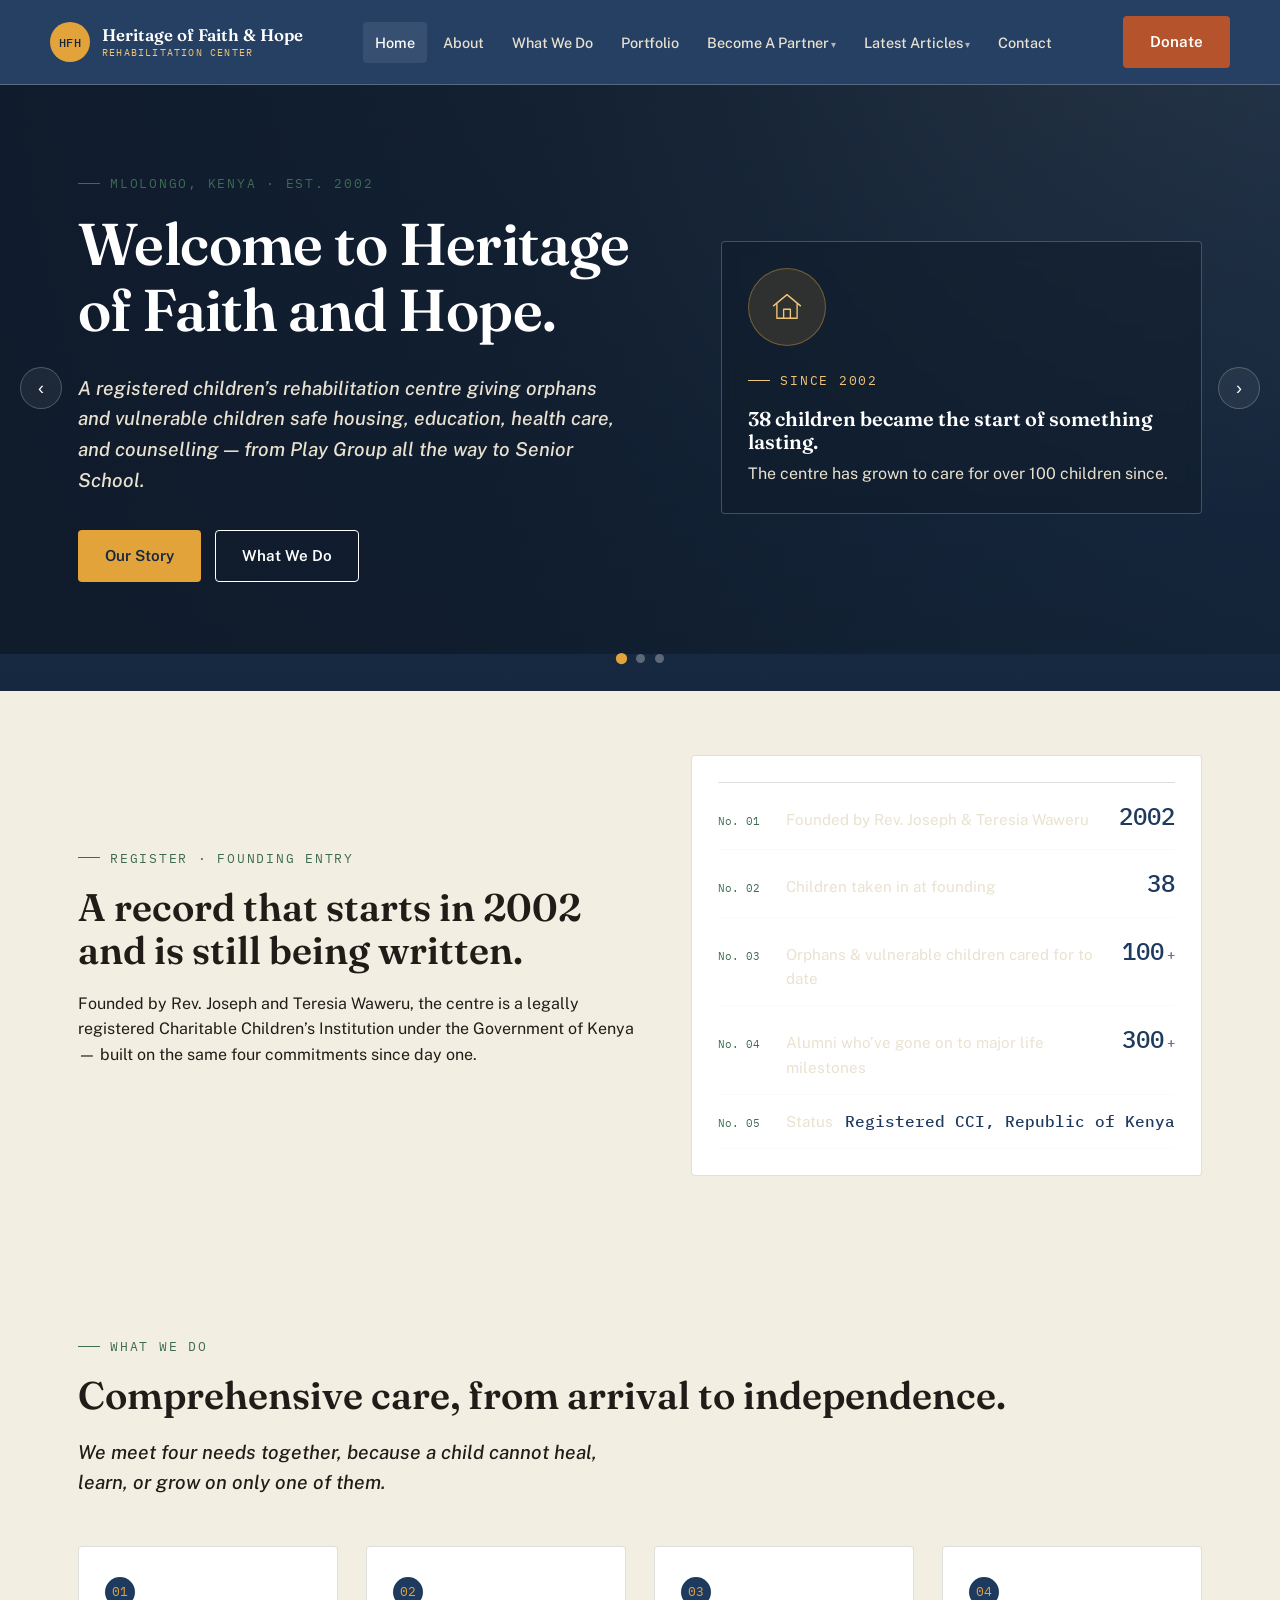
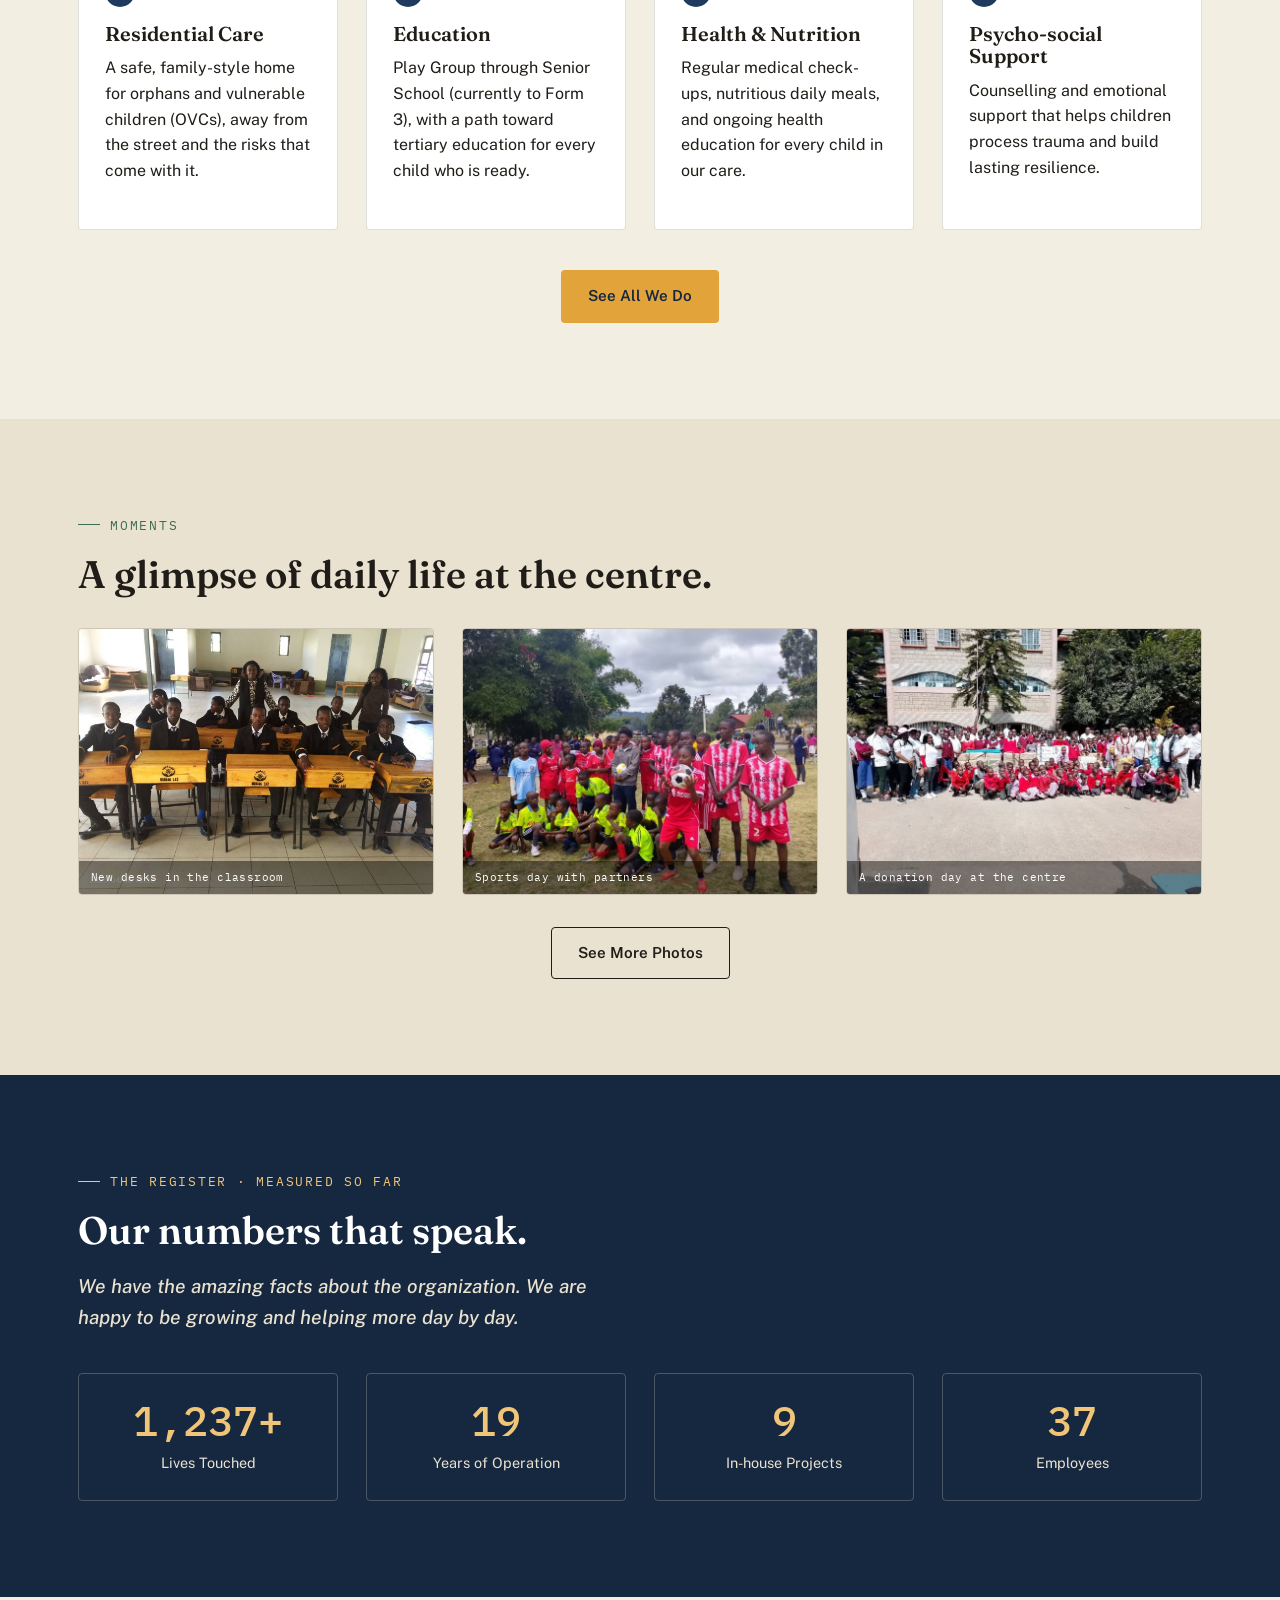
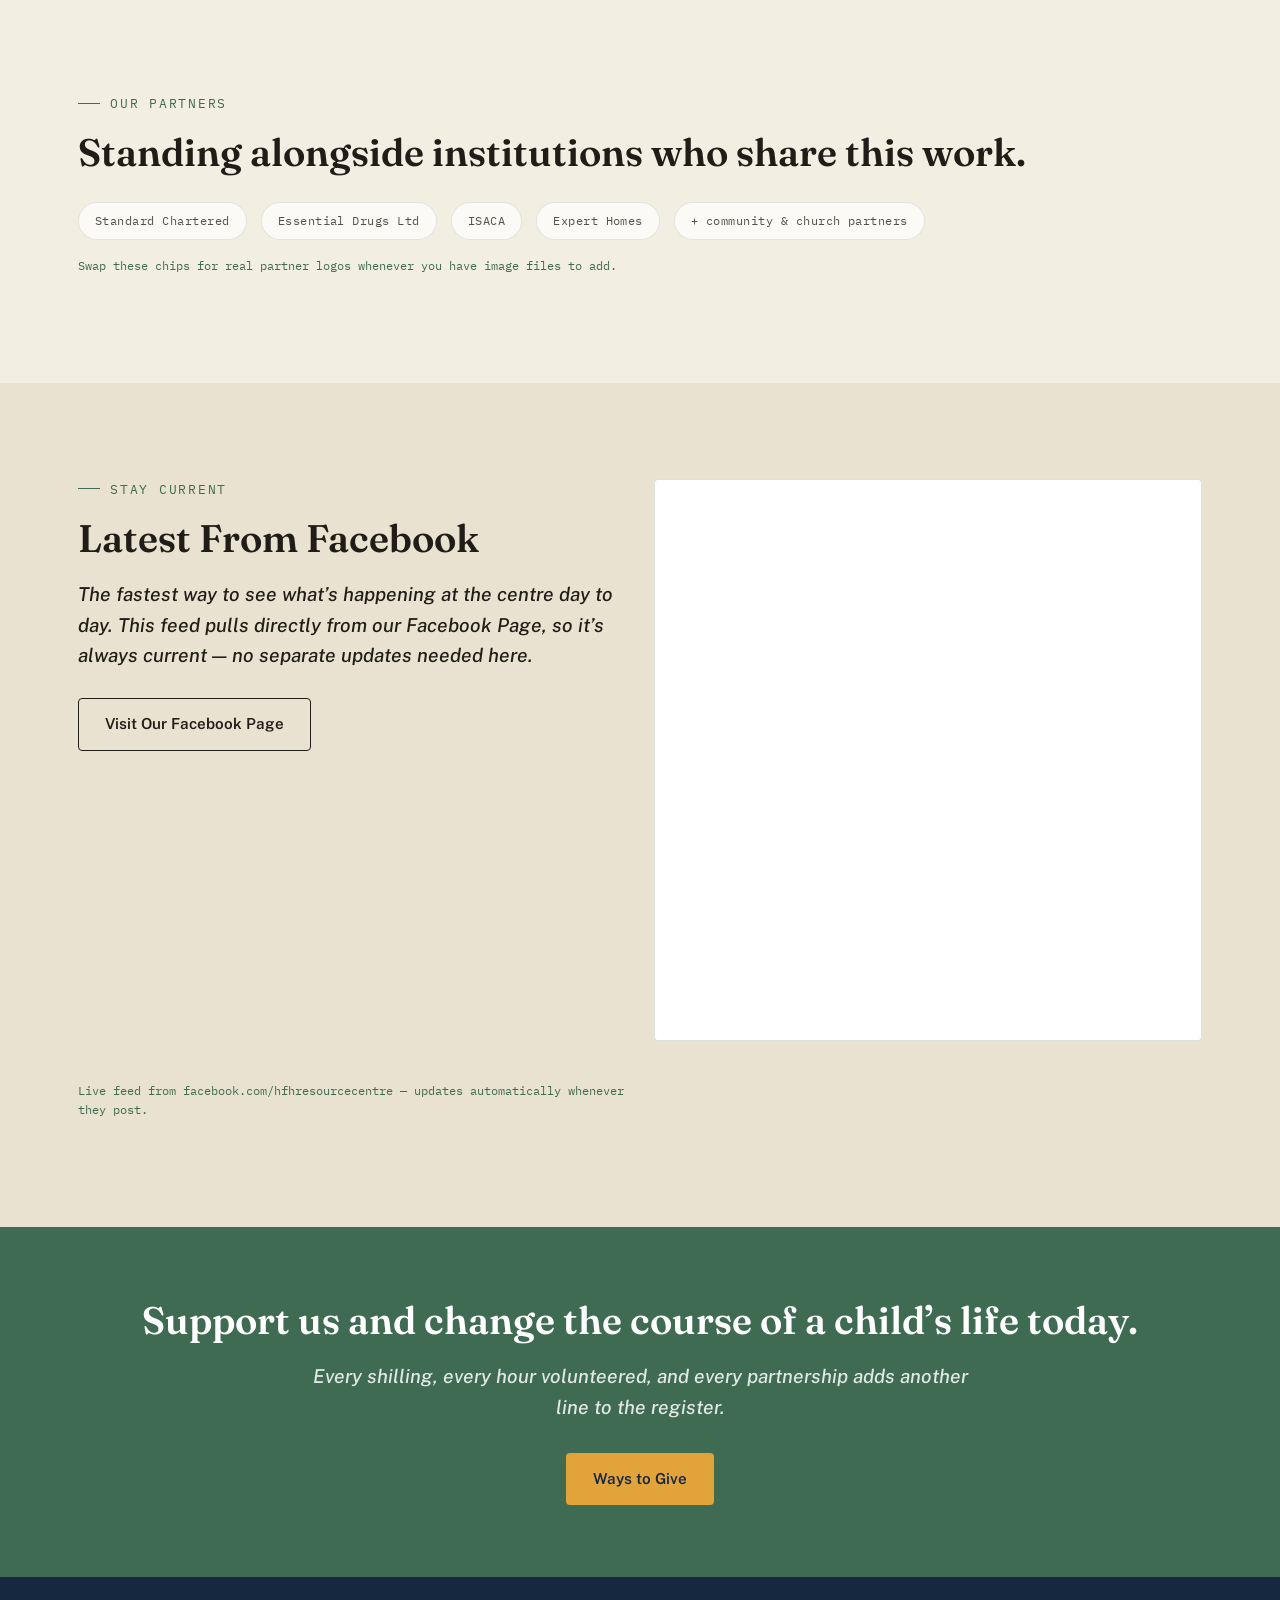
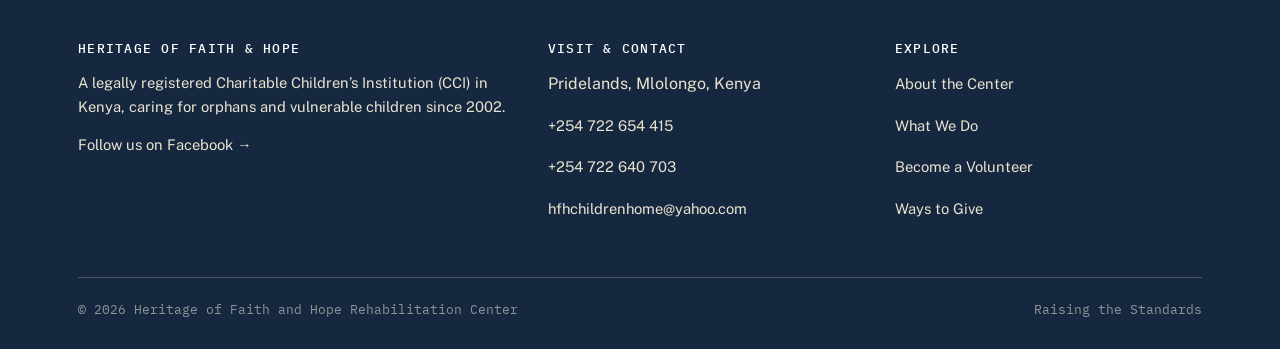
==== index.html @ f267225a "Update index.html" ====
<!DOCTYPE html>
<html lang="en">
<head>
<meta charset="UTF-8">
<meta name="viewport" content="width=device-width, initial-scale=1.0">
<title>Home · Heritage of Faith and Hope</title>
<meta name="description" content="Heritage of Faith and Hope Rehabilitation Center — safe housing, education, health care and counselling for orphans and vulnerable children in Kenya since 2002.">
<link rel="stylesheet" href="css/styles.css">
</head>
<body>
  <header class="site-header">
    <div class="container nav">
      <a class="brand" href="index.html">
        <span class="brand-mark">HFH</span>
        <span class="brand-word">Heritage of Faith &amp; Hope<small>Rehabilitation Center</small></span>
      </a>
      <nav aria-label="Primary">
        <ul class="nav-links">
          <li><a class="nav-link is-active" href="index.html">Home</a></li>
<li><a class="nav-link" href="about.html">About</a></li>
<li><a class="nav-link" href="what-we-do.html">What We Do</a></li>
<li><a class="nav-link" href="portfolio.html">Portfolio</a></li>
<li class="has-dropdown">
              <a class="nav-link" href="become-a-partner.html">Become A Partner</a>
              <ul class="dropdown"><li><a href="become-a-volunteer.html">Become A Volunteer</a></li></ul>
            </li>
<li class="has-dropdown">
              <a class="nav-link" href="latest-articles.html">Latest Articles</a>
              <ul class="dropdown"><li><a href="gallery.html">Gallery</a></li></ul>
            </li>
<li><a class="nav-link" href="contact.html">Contact</a></li>
          <li class="btn-donate-mobile"><a class="btn btn-donate btn-block" href="donate.html">Donate</a></li>
        </ul>
      </nav>
      <div class="nav-actions">
        <a class="btn btn-donate" href="donate.html">Donate</a>
        <button class="nav-toggle" aria-label="Toggle menu" aria-expanded="false">☰</button>
      </div>
    </div>
  </header>
  
  <section class="hero-carousel" aria-roledescription="carousel" aria-label="Featured">
    <button class="carousel-arrow carousel-arrow--prev" aria-label="Previous slide">&#8249;</button>
    <button class="carousel-arrow carousel-arrow--next" aria-label="Next slide">&#8250;</button>
    <div class="carousel-track">

      <div class="carousel-slide" style="background-image:url('assets/carousel-welcome.jpg');">
        <div class="container hero-grid">
          <div>
            <p class="eyebrow">Mlolongo, Kenya &middot; Est. 2002</p>
            <h1>Welcome to Heritage of Faith and Hope.</h1>
            <p class="lede">A registered children&rsquo;s rehabilitation centre giving orphans and vulnerable children safe housing, education, health care, and counselling &mdash; from Play Group all the way to Senior School.</p>
            <div class="hero-actions">
              <a href="about.html" class="btn btn-primary">Our Story</a>
              <a href="what-we-do.html" class="btn btn-ghost">What We Do</a>
            </div>
          </div>
          <div class="hero-panel">
            <div class="slide-icon"><svg viewBox="0 0 64 64" fill="none" stroke="currentColor" stroke-width="2.4" stroke-linecap="round" stroke-linejoin="round"><path d="M8 30 32 10l24 20"/><path d="M14 26v26h36V26"/><path d="M26 52V36h12v16"/></svg></div>
            <p class="eyebrow" style="color:var(--gold-soft)">Since 2002</p>
            <h3 style="color:#fff; margin-bottom:8px;">38 children became the start of something lasting.</h3>
            <p style="color:var(--paper-2); margin-bottom:0;">The centre has grown to care for over 100 children since.</p>
          </div>
        </div>
      </div>

      <div class="carousel-slide" style="background-image:url('assets/carousel-volunteer.jpg');">
        <div class="container hero-grid">
          <div>
            <p class="eyebrow">Get Involved</p>
            <h1>Become a volunteer.</h1>
            <p class="lede">Join a close-knit family, not a rota. Tutor a class, run a health session, mentor a teenager, or simply spend a day with the children &mdash; every hour changes something.</p>
            <div class="hero-actions">
              <a href="become-a-volunteer.html" class="btn btn-primary">Volunteer With Us</a>
              <a href="become-a-partner.html" class="btn btn-ghost">Partner Instead</a>
            </div>
          </div>
          <div class="hero-panel">
            <div class="slide-icon"><svg viewBox="0 0 64 64" fill="none" stroke="currentColor" stroke-width="2.4" stroke-linecap="round" stroke-linejoin="round"><path d="M10 34c8-14 20-18 30-10"/><path d="M54 34c-8-14-20-18-30-10"/><circle cx="32" cy="20" r="6"/><path d="M18 40c4 8 10 12 14 12s10-4 14-12"/></svg></div>
            <p class="eyebrow" style="color:var(--gold-soft)">Where You're Needed</p>
            <h3 style="color:#fff; margin-bottom:8px;">Tutoring, counselling, sports, and hands-on project support.</h3>
            <p style="color:var(--paper-2); margin-bottom:0;">A short orientation gets you started safely.</p>
          </div>
        </div>
      </div>

      <div class="carousel-slide" style="background-image:url('assets/carousel-donate.jpg');">
        <div class="container hero-grid">
          <div>
            <p class="eyebrow">Give Today</p>
            <h1>Every gift becomes a child&rsquo;s next chapter.</h1>
            <p class="lede">Give directly by M-Pesa or bank transfer. Sponsor a child&rsquo;s education, fund a project, or set up a recurring gift &mdash; every shilling reaches the centre directly.</p>
            <div class="hero-actions">
              <a href="donate.html" class="btn btn-primary">Ways to Give</a>
              <a href="portfolio.html" class="btn btn-ghost">See Our Projects</a>
            </div>
          </div>
          <div class="hero-panel">
            <div class="slide-icon"><svg viewBox="0 0 64 64" fill="none" stroke="currentColor" stroke-width="2.4" stroke-linecap="round" stroke-linejoin="round"><path d="M32 52 12 33c-6-6-6-15 0-20 5-5 13-5 18 1 5-6 13-6 18-1 6 5 6 14 0 20L32 52Z"/><path d="M24 30h6l3-6 4 10 3-4h4"/></svg></div>
            <p class="eyebrow" style="color:var(--gold-soft)">M-Pesa Till</p>
            <h3 style="color:#fff; margin-bottom:8px;">494114</h3>
            <p style="color:var(--paper-2); margin-bottom:0;">Bank transfer details are on the Donate page.</p>
          </div>
        </div>
      </div>

    </div>
    <div class="carousel-dots">
      <button class="carousel-dot is-active" aria-label="Slide 1: Welcome"></button>
      <button class="carousel-dot" aria-label="Slide 2: Become a Volunteer"></button>
      <button class="carousel-dot" aria-label="Slide 3: Donate"></button>
    </div>
  </section>

  <section class="section section--tight">
    <div class="container hero-grid" style="align-items:center;">
      <div class="reveal">
        <p class="eyebrow">Register &middot; Founding Entry</p>
        <h2>A record that starts in 2002 and is still being written.</h2>
        <p>Founded by Rev. Joseph and Teresia Waweru, the centre is a legally registered Charitable Children&rsquo;s Institution under the Government of Kenya &mdash; built on the same four commitments since day one.</p>
      </div>
      <div class="hero-panel reveal" style="background:#fff; border-color:var(--line);">
        <div class="register">
          <div class="register-line"><span class="register-no">No. 01</span><span class="register-label">Founded by Rev. Joseph &amp; Teresia Waweru</span><span class="register-value">2002</span></div>
          <div class="register-line"><span class="register-no">No. 02</span><span class="register-label">Children taken in at founding</span><span class="register-value">38</span></div>
          <div class="register-line"><span class="register-no">No. 03</span><span class="register-label">Orphans &amp; vulnerable children cared for to date</span><span class="register-value">100<span class="unit">+</span></span></div>
          <div class="register-line"><span class="register-no">No. 04</span><span class="register-label">Alumni who&rsquo;ve gone on to major life milestones</span><span class="register-value">300<span class="unit">+</span></span></div>
          <div class="register-line"><span class="register-no">No. 05</span><span class="register-label">Status</span><span class="register-value" style="font-size:1rem">Registered CCI, Republic of Kenya</span></div>
        </div>
      </div>
    </div>
  </section>

  <section class="section">
    <div class="container">
      <p class="eyebrow">What We Do</p>
      <h2 class="reveal">Comprehensive care, from arrival to independence.</h2>
      <p class="lede reveal" style="margin-bottom:48px;">We meet four needs together, because a child cannot heal, learn, or grow on only one of them.</p>
      <div class="grid grid-4">
        <div class="card reveal">
          <div class="card-number">01</div>
          <h3>Residential Care</h3>
          <p>A safe, family-style home for orphans and vulnerable children (OVCs), away from the street and the risks that come with it.</p>
        </div>
        <div class="card reveal">
          <div class="card-number">02</div>
          <h3>Education</h3>
          <p>Play Group through Senior School (currently to Form 3), with a path toward tertiary education for every child who is ready.</p>
        </div>
        <div class="card reveal">
          <div class="card-number">03</div>
          <h3>Health &amp; Nutrition</h3>
          <p>Regular medical check-ups, nutritious daily meals, and ongoing health education for every child in our care.</p>
        </div>
        <div class="card reveal">
          <div class="card-number">04</div>
          <h3>Psycho-social Support</h3>
          <p>Counselling and emotional support that helps children process trauma and build lasting resilience.</p>
        </div>
      </div>
      <div class="text-center reveal" style="margin-top:40px;">
        <a href="what-we-do.html" class="btn btn-primary">See All We Do</a>
      </div>
    </div>
  </section>

  <section class="section section--sunken">
    <div class="container">
      <p class="eyebrow">Moments</p>
      <h2 class="reveal">A glimpse of daily life at the centre.</h2>
      <div class="grid grid-3" style="margin-top:32px;">
        <div class="real-photo reveal">
      <img src="assets/classroom-desks.jpg" alt="New classroom desks" loading="lazy">
      <span class="illustration-caption">New desks in the classroom</span>
    </div>
        <div class="real-photo reveal">
      <img src="assets/sports-day-partners.jpg" alt="Sports day with partners" loading="lazy">
      <span class="illustration-caption">Sports day with partners</span>
    </div>
        <div class="real-photo reveal">
      <img src="assets/group-donation-event.jpg" alt="A community donation day" loading="lazy">
      <span class="illustration-caption">A donation day at the centre</span>
    </div>
      </div>
      <div class="text-center reveal" style="margin-top:32px;">
        <a href="gallery.html" class="btn btn-ghost">See More Photos</a>
      </div>
    </div>
  </section>

  <section class="section facts-strip">
    <div class="container">
      <p class="eyebrow" style="color:var(--gold-soft)">The Register &middot; Measured So Far</p>
      <h2 class="reveal">Our numbers that speak.</h2>
      <p class="lede reveal" style="color:var(--paper-2);">We have the amazing facts about the organization. We are happy to be growing and helping more day by day.</p>
      <div class="counter-grid">
        <div class="counter-item reveal">
          <div class="counter-value" data-target="1500" data-suffix="+">0+</div>
          <div class="counter-label">Lives Touched</div>
        </div><div class="counter-item reveal">
          <div class="counter-value" data-target="24" data-suffix="">0</div>
          <div class="counter-label">Years of Operation</div>
        </div><div class="counter-item reveal">
          <div class="counter-value" data-target="12" data-suffix="">0</div>
          <div class="counter-label">In-house Projects</div>
        </div><div class="counter-item reveal">
          <div class="counter-value" data-target="45" data-suffix="">0</div>
          <div class="counter-label">Employees</div>
        </div>
      </div>
    </div>
  </section>

  <section class="section">
    <div class="container">
      <p class="eyebrow">Our Partners</p>
      <h2 class="reveal">Standing alongside institutions who share this work.</h2>
      <div class="logo-strip reveal" style="margin-top:28px;">
        <span class="logo-chip">Standard Chartered</span>
        <span class="logo-chip">Essential Drugs Ltd</span>
        <span class="logo-chip">ISACA</span>
        <span class="logo-chip">Expert Homes</span>
        <span class="logo-chip">+ community &amp; church partners</span>
      </div>
      <p class="form-note" style="margin-top:16px;">Swap these chips for real partner logos whenever you have image files to add.</p>
    </div>
  </section>

  <section class="section section--sunken">
    <div class="container grid grid-2" style="align-items:flex-start;">
      <div class="reveal">
        <p class="eyebrow">Stay Current</p>
        <h2>Latest From Facebook</h2>
        <p class="lede">The fastest way to see what&rsquo;s happening at the centre day to day. This feed pulls directly from our Facebook Page, so it&rsquo;s always current &mdash; no separate updates needed here.</p>
        <a href="https://web.facebook.com/hfhresourcecentre" target="_blank" rel="noopener" class="btn btn-ghost" style="margin-top:8px;">Visit Our Facebook Page</a>
      </div>
      <div class="fb-embed-wrap reveal">
      <iframe src="https://www.facebook.com/plugins/page.php?href=https%3A%2F%2Fwww.facebook.com%2Fhfhresourcecentre&tabs=timeline&width=500&height=560&small_header=false&adapt_container_width=true&hide_cover=false&show_facepile=true" width="500" height="560" style="border:none;overflow:hidden"
        scrolling="no" frameborder="0" allowfullscreen="true"
        allow="autoplay; clipboard-write; encrypted-media; picture-in-picture; web-share"
        title="Heritage of Faith and Hope on Facebook"></iframe>
    </div>
    <p class="fb-embed-note">Live feed from <a href="https://www.facebook.com/hfhresourcecentre" target="_blank" rel="noopener">facebook.com/hfhresourcecentre</a> &mdash; updates automatically whenever they post.</p>
    </div>
  </section>

  <section class="cta-band">
    <div class="container">
      <h2>Support us and change the course of a child&rsquo;s life today.</h2>
      <p class="lede text-center" style="max-width:56ch; margin-left:auto; margin-right:auto;">Every shilling, every hour volunteered, and every partnership adds another line to the register.</p>
      <a href="donate.html" class="btn btn-primary">Ways to Give</a>
    </div>
  </section>

  <footer class="site-footer">
    <div class="container">
      <div class="footer-grid">
        <div>
          <h4>Heritage of Faith &amp; Hope</h4>
          <p>A legally registered Charitable Children&rsquo;s Institution (CCI) in Kenya, caring for orphans and vulnerable children since 2002.</p>
          <p><a href="https://web.facebook.com/hfhresourcecentre" target="_blank" rel="noopener">Follow us on Facebook &rarr;</a></p>
        </div>
        <div>
          <h4>Visit &amp; Contact</h4>
          <ul class="stack">
            <li>Pridelands, Mlolongo, Kenya</li>
            <li><a href="tel:+254722654415">+254 722 654 415</a></li>
            <li><a href="tel:+254722640703">+254 722 640 703</a></li>
            <li><a href="mailto:hfhchildrenhome@yahoo.com">hfhchildrenhome@yahoo.com</a></li>
          </ul>
        </div>
        <div>
          <h4>Explore</h4>
          <ul class="stack">
            <li><a href="about.html">About the Center</a></li>
            <li><a href="what-we-do.html">What We Do</a></li>
            <li><a href="become-a-volunteer.html">Become a Volunteer</a></li>
            <li><a href="donate.html">Ways to Give</a></li>
          </ul>
        </div>
      </div>
      <div class="footer-bottom">
        <span>&copy; 2026 Heritage of Faith and Hope Rehabilitation Center</span>
        <span>Raising the Standards</span>
      </div>
    </div>
  </footer>
  <script src="js/main.js"></script>
</body>
</html>
---- css/styles.css ----
/* ==========================================================================
   Heritage of Faith and Hope — Design Tokens
   Palette: dusk indigo (trust/night) -> sunrise gold (hope) -> acacia green
   (growth/education) across a warm paper daylight base.
   ========================================================================== */

@import url('https://fonts.googleapis.com/css2?family=Fraunces:ital,opsz,wght@0,9..144,300;0,9..144,500;0,9..144,600;0,9..144,700;1,9..144,500;1,9..144,600&family=Public+Sans:wght@400;500;600;700&family=IBM+Plex+Mono:wght@400;500&display=swap');

:root{
  --ink:        #201D18;
  --paper:      #F3EEE2;
  --paper-2:    #EAE2D0;
  --indigo:     #1F3A5F;
  --indigo-2:   #16283F;
  --gold:       #E2A33B;
  --gold-soft:  #F1C578;
  --acacia:     #3E6B52;
  --clay:       #B5532C;
  --line:       rgba(32,29,24,0.14);
  --line-light: rgba(243,238,226,0.24);

  --font-display: 'Fraunces', Georgia, serif;
  --font-body:    'Public Sans', -apple-system, BlinkMacSystemFont, sans-serif;
  --font-mono:    'IBM Plex Mono', ui-monospace, monospace;

  --container: 1180px;
  --radius: 4px;
}

*, *::before, *::after{ box-sizing: border-box; }
html{ scroll-behavior: smooth; }
body{
  margin: 0;
  font-family: var(--font-body);
  color: var(--ink);
  background: var(--paper);
  line-height: 1.6;
  -webkit-font-smoothing: antialiased;
}
img{ max-width: 100%; display: block; }
a{ color: inherit; text-decoration: none; }
ul{ margin: 0; padding: 0; list-style: none; }
h1,h2,h3,h4{ font-family: var(--font-display); margin: 0 0 0.5em; font-weight: 600; line-height: 1.12; }
p{ margin: 0 0 1em; }

:focus-visible{ outline: 2px solid var(--gold); outline-offset: 3px; }

.container{ max-width: var(--container); margin: 0 auto; padding: 0 28px; }
.section{ padding: 96px 0; }
.section--tight{ padding: 64px 0; }
.section--dark{ background: var(--indigo); color: var(--paper); }
.section--dark h1, .section--dark h2, .section--dark h3{ color: #fff; }
.section--sunken{ background: var(--paper-2); }

.eyebrow{
  font-family: var(--font-mono);
  font-size: 12.5px;
  letter-spacing: 0.14em;
  text-transform: uppercase;
  color: var(--acacia);
  display: flex;
  align-items: center;
  gap: 10px;
  margin-bottom: 18px;
}
.section--dark .eyebrow{ color: var(--gold-soft); }
.eyebrow::before{
  content: "";
  width: 22px; height: 1px;
  background: currentColor;
}

h1{ font-size: clamp(2.4rem, 4.6vw, 4rem); letter-spacing: -0.01em; }
h2{ font-size: clamp(1.8rem, 3vw, 2.6rem); }
h3{ font-size: 1.25rem; }
.lede{ font-size: 1.2rem; font-style: italic; font-weight: 500; max-width: 46ch; }
.section--dark .lede{ color: var(--paper-2); }

/* ---------- Buttons ---------- */
.btn{
  display: inline-flex;
  align-items: center;
  gap: 10px;
  padding: 13px 26px;
  font-family: var(--font-body);
  font-weight: 600;
  font-size: 0.95rem;
  border-radius: var(--radius);
  border: 1px solid transparent;
  cursor: pointer;
  transition: transform 0.15s ease, background 0.15s ease, border-color 0.15s ease, color 0.15s ease;
}
.btn:hover{ transform: translateY(-1px); }
.btn-primary{ background: var(--gold); color: var(--indigo-2); }
.btn-primary:hover{ background: var(--gold-soft); }
.btn-ghost{ border-color: currentColor; color: inherit; background: transparent; }
.section--dark .btn-ghost{ color: var(--paper); }
.btn-ghost:hover{ background: rgba(255,255,255,0.08); }
.btn-donate{ background: var(--clay); color: #fff; }
.btn-donate:hover{ background: #9a4522; }
.btn-block{ width: 100%; justify-content: center; }

/* ---------- Header / Nav ---------- */
.site-header{
  position: sticky; top: 0; z-index: 100;
  background: rgba(31,58,95,0.97);
  backdrop-filter: blur(6px);
  border-bottom: 1px solid var(--line-light);
}
.nav{
  display: flex; align-items: center; justify-content: space-between;
  padding: 16px 0;
}
.brand{
  display: flex; align-items: center; gap: 12px;
  color: #fff;
  font-family: var(--font-display);
}
.brand-mark{
  width: 40px; height: 40px; border-radius: 50%;
  background: var(--gold);
  color: var(--indigo-2);
  display: flex; align-items: center; justify-content: center;
  font-family: var(--font-mono);
  font-weight: 500; font-size: 12px; letter-spacing: 0.03em;
  flex-shrink: 0;
}
.brand-word{ font-size: 1.05rem; line-height: 1.15; font-weight: 600; }
.brand-word small{
  display: block; font-family: var(--font-mono); font-size: 10px;
  letter-spacing: 0.12em; text-transform: uppercase; color: var(--gold-soft);
  font-weight: 400; margin-top: 2px;
}

.nav-links{ display: flex; align-items: center; gap: 4px; }
.nav-links > li{ position: relative; }
.btn-donate-mobile{ display: none; }
.nav-links a.nav-link{
  color: var(--paper-2);
  font-size: 0.9rem; font-weight: 500;
  padding: 9px 12px; display: block; border-radius: var(--radius);
  transition: color 0.15s ease, background 0.15s ease;
  white-space: nowrap;
}
.nav-links a.nav-link:hover, .nav-links a.nav-link.is-active{ color: #fff; background: rgba(255,255,255,0.08); }

.has-dropdown > .nav-link::after{ content: " \25BE"; font-size: 10px; opacity: 0.7; }
.dropdown{
  position: absolute; top: 100%; left: 0;
  min-width: 200px;
  background: var(--indigo-2);
  border: 1px solid var(--line-light);
  border-radius: var(--radius);
  padding: 6px;
  opacity: 0; visibility: hidden; transform: translateY(6px);
  transition: opacity 0.15s ease, transform 0.15s ease, visibility 0.15s ease;
}
.has-dropdown:hover .dropdown,
.has-dropdown:focus-within .dropdown{ opacity: 1; visibility: visible; transform: translateY(0); }
.dropdown a{ display: block; padding: 10px 12px; border-radius: 3px; color: var(--paper-2); font-size: 0.9rem; }
.dropdown a:hover{ background: rgba(255,255,255,0.08); color: #fff; }

.nav-actions{ display: flex; align-items: center; gap: 10px; }
.nav-toggle{
  display: none;
  background: none; border: none; color: #fff; cursor: pointer;
  padding: 8px; font-size: 22px;
}

@media (max-width: 960px){
  .nav-toggle{ display: block; }
  .nav-links{
    position: fixed; top: 73px; left: 0; right: 0; bottom: 0;
    background: var(--indigo-2);
    flex-direction: column; align-items: stretch;
    padding: 20px; gap: 2px;
    transform: translateX(100%);
    transition: transform 0.25s ease;
    overflow-y: auto;
  }
  .nav-links.is-open{ transform: translateX(0); }
  .dropdown{ position: static; opacity: 1; visibility: visible; transform: none; background: transparent; border: none; padding-left: 14px; display: none; }
  .has-dropdown.is-open .dropdown{ display: block; }
  .nav-actions .btn-donate{ display: none; }
  .nav-links .btn-donate-mobile{ display: block; margin-top: 10px; }
}

/* ---------- Hero ---------- */
.hero{
  background:
    radial-gradient(ellipse 900px 500px at 85% -10%, rgba(226,163,59,0.18), transparent),
    linear-gradient(180deg, var(--indigo) 0%, var(--indigo-2) 100%);
  color: #fff;
  padding: 88px 0 72px;
}
.hero-grid{ display: grid; grid-template-columns: 1.1fr 0.9fr; gap: 56px; align-items: center; }
.hero h1{ color: #fff; }
.hero p.lede{ color: var(--paper-2); }
.hero-actions{ display: flex; gap: 14px; margin-top: 34px; flex-wrap: wrap; }
.hero-panel{
  border: 1px solid var(--line-light);
  border-radius: var(--radius);
  padding: 26px;
  background: rgba(15,26,41,0.5);
  backdrop-filter: blur(8px);
  -webkit-backdrop-filter: blur(8px);
}
.hero-panel .register-line{ border-color: var(--line-light); }
.hero-panel .register-label{ color: var(--paper-2); }
@media (max-width: 860px){ .hero-grid{ grid-template-columns: 1fr; } }

/* ---------- Hero Carousel ---------- */
.hero-carousel{
  position: relative;
  overflow: hidden;
  background: linear-gradient(180deg, var(--indigo) 0%, var(--indigo-2) 100%);
  color: #fff;
}
.carousel-track{
  display: flex;
  transition: transform 0.6s cubic-bezier(.65,0,.35,1);
}
.carousel-slide{
  flex: 0 0 100%;
  padding: 88px 0 72px;
  position: relative;
  background-size: cover;
  background-position: center;
}
.carousel-slide::before{
  content:"";
  position:absolute; inset:0;
  background:
    linear-gradient(100deg, rgba(15,26,41,0.94) 0%, rgba(15,26,41,0.82) 40%, rgba(15,26,41,0.55) 75%, rgba(15,26,41,0.4) 100%),
    radial-gradient(ellipse 900px 500px at 85% -10%, rgba(226,163,59,0.12), transparent);
  pointer-events: none;
}
.carousel-slide .hero-grid{ position: relative; z-index: 1; }
.carousel-slide h1{ color:#fff; }
.carousel-slide .lede{ color: var(--paper-2); }

.carousel-dots{
  display: flex; gap: 10px; justify-content: center;
  padding-bottom: 28px;
  position: relative; z-index: 2;
}
.carousel-dot{
  width: 9px; height: 9px; border-radius: 50%;
  background: rgba(255,255,255,0.3);
  border: none; padding: 0; cursor: pointer;
  transition: background 0.2s ease, transform 0.2s ease;
}
.carousel-dot.is-active{ background: var(--gold); transform: scale(1.25); }

.carousel-arrow{
  position: absolute; top: 50%; transform: translateY(-50%);
  z-index: 3;
  width: 42px; height: 42px; border-radius: 50%;
  border: 1px solid var(--line-light);
  background: rgba(255,255,255,0.06);
  color: #fff;
  display: flex; align-items: center; justify-content: center;
  cursor: pointer;
  font-size: 18px;
  transition: background 0.15s ease;
}
.carousel-arrow:hover{ background: rgba(255,255,255,0.16); }
.carousel-arrow--prev{ left: 20px; }
.carousel-arrow--next{ right: 20px; }
@media (max-width: 760px){
  .carousel-arrow{ display: none; }
}

.slide-icon{
  width: 78px; height: 78px; border-radius: 50%;
  background: rgba(226,163,59,0.14);
  border: 1px solid rgba(226,163,59,0.4);
  display: flex; align-items: center; justify-content: center;
  margin-bottom: 24px;
}
.slide-icon svg{ width: 36px; height: 36px; stroke: var(--gold-soft); }

.register{
  font-family: var(--font-mono);
}
.register-line{
  display: flex; justify-content: space-between; align-items: baseline;
  padding: 14px 0;
  border-bottom: 1px solid var(--line);
}
.register-line:first-child{ border-top: 1px solid var(--line); }
.register-no{ font-size: 11px; color: var(--acacia); width: 56px; flex-shrink: 0; }
.section--dark .register-no{ color: var(--gold-soft); }
.register-label{ flex: 1; font-family: var(--font-body); font-size: 0.95rem; padding: 0 12px; }
.register-value{ font-size: 1.5rem; font-weight: 500; color: var(--indigo); white-space: nowrap; }
.section--dark .register-value{ color: var(--gold-soft); }
.register-value .unit{ font-size: 0.9rem; opacity: 0.7; margin-left: 3px; }
.register-value .tbd{ font-size: 0.85rem; font-style: italic; opacity: 0.55; font-family: var(--font-body); }

/* Timeline variant of the register */
.timeline{ position: relative; padding-left: 28px; }
.timeline::before{ content:""; position:absolute; left:6px; top:6px; bottom:6px; width:1px; background: var(--line); }
.timeline-entry{ position: relative; padding-bottom: 34px; }
.timeline-entry:last-child{ padding-bottom: 0; }
.timeline-entry::before{
  content:""; position:absolute; left:-28px; top:5px;
  width:11px; height:11px; border-radius:50%;
  background: var(--gold); border: 2px solid var(--paper);
  box-shadow: 0 0 0 1px var(--line);
}
.timeline-date{ font-family: var(--font-mono); font-size: 12.5px; color: var(--acacia); letter-spacing: 0.05em; }
.timeline-entry h3{ margin: 4px 0 6px; }

/* ---------- Cards / Grids ---------- */
.grid{ display: grid; gap: 28px; }
.grid-2{ grid-template-columns: repeat(2, 1fr); }
.grid-3{ grid-template-columns: repeat(3, 1fr); }
.grid-4{ grid-template-columns: repeat(4, 1fr); }
@media (max-width: 900px){ .grid-4{ grid-template-columns: repeat(2,1fr);} .grid-3{ grid-template-columns: repeat(2,1fr);} }
@media (max-width: 620px){ .grid-2, .grid-3, .grid-4{ grid-template-columns: 1fr; } }

.card{
  background: #fff;
  border: 1px solid var(--line);
  border-radius: var(--radius);
  padding: 30px 26px;
  transition: transform 0.2s ease, box-shadow 0.2s ease, border-color 0.2s ease;
}
.card:hover{
  transform: translateY(-4px);
  box-shadow: 0 12px 28px rgba(31,58,95,0.12);
  border-color: rgba(226,163,59,0.4);
}
.card .eyebrow{ margin-bottom: 14px; }
.card-number{
  font-family: var(--font-mono); font-size: 13px; color: var(--gold);
  background: var(--indigo); display: inline-flex; align-items:center; justify-content:center;
  width: 30px; height: 30px; border-radius: 50%; margin-bottom: 16px;
}
.card-number svg{ width: 16px; height: 16px; stroke: var(--gold); }

.illustration{
  aspect-ratio: 4/3;
  border-radius: var(--radius);
  position: relative;
  overflow: hidden;
  display: flex; align-items: center; justify-content: center;
  color: #fff;
}
.illustration svg{ width: 34%; height: 34%; position: relative; z-index: 2; opacity: 0.92; transition: transform 0.3s ease; }
.illustration:hover svg{ transform: scale(1.12) rotate(-3deg); }
.illustration-caption{
  position: absolute; left: 0; right: 0; bottom: 0; z-index: 3;
  font-family: var(--font-mono); font-size: 10.5px; letter-spacing: 0.04em;
  color: rgba(255,255,255,0.92);
  background: rgba(0,0,0,0.22);
  padding: 8px 12px;
  text-align: left;
}
.illustration::after{
  content: ""; position: absolute; inset: 0; z-index: 1;
  background-image:
    radial-gradient(circle at 18% 20%, rgba(255,255,255,0.14) 0, transparent 40%),
    radial-gradient(circle at 85% 90%, rgba(0,0,0,0.18) 0, transparent 45%);
}
.bg-indigo{ background: linear-gradient(150deg, var(--indigo), var(--indigo-2)); }
.bg-gold{ background: linear-gradient(150deg, var(--gold), #b9781f); }
.bg-acacia{ background: linear-gradient(150deg, var(--acacia), #24422f); }
.bg-clay{ background: linear-gradient(150deg, var(--clay), #6f2f16); }

.real-photo{
  aspect-ratio: 4/3;
  border-radius: var(--radius);
  overflow: hidden;
  position: relative;
  border: 1px solid var(--line);
}
.gallery-extra{ display: none; }
.real-photo img{ width: 100%; height: 100%; object-fit: cover; display: block; transition: transform 0.3s ease; }
.real-photo:hover img{ transform: scale(1.05); }
.real-photo .illustration-caption{
  position: absolute; left: 0; right: 0; bottom: 0;
  font-family: var(--font-mono); font-size: 10.5px; letter-spacing: 0.04em;
  color: #fff; background: rgba(0,0,0,0.45); padding: 8px 12px;
}

/* ---------- Facts strip ---------- */
.facts-strip{ background: var(--indigo-2); color: #fff; }

/* ---------- Partner logo strip ---------- */
.logo-strip{ display: flex; flex-wrap: wrap; gap: 14px; align-items: center; }
.logo-chip{
  font-family: var(--font-mono); font-size: 12px; letter-spacing: 0.04em;
  border: 1px solid var(--line); border-radius: 999px; padding: 8px 16px;
  color: var(--ink); opacity: 0.75; background: #fff;
}

/* ---------- Quote / pull ---------- */
.pull-quote{
  font-family: var(--font-display); font-style: italic; font-weight: 500;
  font-size: 1.5rem; line-height: 1.5; max-width: 60ch;
  border-left: 3px solid var(--gold); padding-left: 24px;
}

/* ---------- Forms ---------- */
.form-field{ margin-bottom: 18px; }
.form-field label{ display:block; font-size: 0.85rem; font-weight: 600; margin-bottom: 6px; }
.form-field input, .form-field select, .form-field textarea{
  width: 100%; padding: 12px 14px; font-family: var(--font-body); font-size: 0.95rem;
  border: 1px solid var(--line); border-radius: var(--radius); background: #fff; color: var(--ink);
}
.form-field textarea{ resize: vertical; min-height: 120px; }
.form-note{ font-family: var(--font-mono); font-size: 12px; color: var(--acacia); margin-top: -6px; }

/* ---------- Donate detail box ---------- */
.pay-box{
  border: 1px solid var(--line); border-radius: var(--radius);
  padding: 22px 26px; background: #fff;
}
.pay-row{ display: flex; justify-content: space-between; gap: 20px; padding: 10px 0; border-bottom: 1px solid var(--line); font-size: 0.95rem; }
.pay-row:last-child{ border-bottom: none; }
.pay-row .k{ color: var(--acacia); font-family: var(--font-mono); font-size: 12.5px; text-transform: uppercase; letter-spacing: 0.06em; }
.pay-row .v{ font-weight: 600; font-family: var(--font-mono); }

/* ---------- Donate page extras ---------- */
.pay-row{ position: relative; }
.copy-btn{
  font-family: var(--font-mono); font-size: 11px; letter-spacing: 0.04em; text-transform: uppercase;
  border: 1px solid var(--line); border-radius: 999px; background: #fff; color: var(--acacia);
  padding: 4px 10px; margin-left: 12px; cursor: pointer; flex-shrink: 0;
  transition: background 0.15s ease, color 0.15s ease, border-color 0.15s ease;
}
.copy-btn:hover{ background: var(--acacia); color: #fff; border-color: var(--acacia); }
.copy-btn.is-copied{ background: var(--gold); color: var(--indigo-2); border-color: var(--gold); }
.pay-row .v-wrap{ display: flex; align-items: center; }

.amount-grid{ display: grid; grid-template-columns: repeat(4, 1fr); gap: 16px; margin-top: 28px; }
@media (max-width: 760px){ .amount-grid{ grid-template-columns: repeat(2, 1fr); } }
.amount-chip{
  border: 1px solid var(--line); border-radius: var(--radius); background: #fff;
  padding: 20px 16px; text-align: center; cursor: default;
  transition: transform 0.2s ease, box-shadow 0.2s ease, border-color 0.2s ease;
}
.amount-chip:hover{ transform: translateY(-3px); box-shadow: 0 10px 22px rgba(31,58,95,0.1); border-color: rgba(226,163,59,0.5); }
.amount-value{ font-family: var(--font-mono); font-size: 1.3rem; font-weight: 500; color: var(--indigo); }
.amount-impact{ font-size: 0.82rem; color: var(--acacia); margin-top: 6px; }

.whatsapp-cta{
  display: inline-flex; align-items: center; gap: 10px;
  background: #25D366; color: #fff; padding: 13px 24px; border-radius: var(--radius);
  font-weight: 600; font-size: 0.95rem;
}
.whatsapp-cta svg{ width: 20px; height: 20px; flex-shrink: 0; }
.whatsapp-cta:hover{ background: #1ebe5a; }

.cta-band{
  background: var(--acacia); color: #fff; text-align: center; padding: 72px 0;
}
.cta-band h2{ color: #fff; }
.cta-band .lede{ margin: 0 auto 30px; color: rgba(255,255,255,0.85); }

/* ---------- Footer ---------- */
.site-footer{ background: var(--indigo-2); color: var(--paper-2); padding: 64px 0 28px; }
.footer-grid{ display: grid; grid-template-columns: 1.4fr 1fr 1fr; gap: 40px; margin-bottom: 48px; }
.footer-grid h4{ color: #fff; font-family: var(--font-mono); font-size: 12.5px; letter-spacing: 0.1em; text-transform: uppercase; font-weight: 500; margin-bottom: 16px; }
.footer-grid p, .footer-grid a{ font-size: 0.92rem; color: var(--paper-2); }
.footer-grid a:hover{ color: var(--gold-soft); }
.footer-grid li{ margin-bottom: 8px; }
.footer-bottom{
  border-top: 1px solid var(--line-light); padding-top: 22px;
  display: flex; justify-content: space-between; flex-wrap: wrap; gap: 10px;
  font-size: 0.8rem; color: rgba(243,238,226,0.55);
  font-family: var(--font-mono);
}
@media (max-width: 760px){ .footer-grid{ grid-template-columns: 1fr; } }

/* ---------- Page header (interior pages) ---------- */
.page-head{ padding: 64px 0 56px; background: var(--indigo); color: #fff; }
.page-head h1{ color: #fff; margin-bottom: 14px; }
.breadcrumb{ font-family: var(--font-mono); font-size: 12px; letter-spacing: 0.08em; text-transform: uppercase; color: var(--gold-soft); margin-bottom: 16px; }

/* ---------- Animated counters ---------- */
.counter-grid{
  display: grid; grid-template-columns: repeat(4, 1fr); gap: 28px;
  margin-top: 40px;
}
@media (max-width: 760px){ .counter-grid{ grid-template-columns: repeat(2, 1fr); } }
.counter-item{
  border: 1px solid var(--line-light);
  border-radius: var(--radius);
  padding: 26px 20px;
  text-align: center;
}
.counter-value{
  font-family: var(--font-mono); font-size: clamp(2rem, 4vw, 2.6rem);
  color: var(--gold-soft); font-weight: 500; line-height: 1;
}
.counter-label{
  margin-top: 10px; font-size: 0.9rem; color: var(--paper-2);
}

.fb-embed-wrap{
  border: 1px solid var(--line);
  border-radius: var(--radius);
  overflow: hidden;
  background: #fff;
  max-width: 560px;
}
.fb-embed-wrap iframe{ display: block; width: 100%; }
.fb-embed-note{ font-family: var(--font-mono); font-size: 12px; color: var(--acacia); margin-top: 12px; }

.mt-0{ margin-top: 0; } .mb-0{ margin-bottom: 0; }
.text-center{ text-align: center; }
.stack{ display:flex; flex-direction:column; gap: 8px; }
.tag{
  display:inline-block; font-family: var(--font-mono); font-size: 11.5px; letter-spacing: 0.06em;
  text-transform: uppercase; color: var(--acacia); border: 1px solid var(--line); border-radius: 999px;
  padding: 4px 12px; margin-bottom: 10px;
}

/* Reveal-on-scroll (respects reduced motion) */
.reveal{ opacity: 0; transform: translateY(14px); transition: opacity 0.6s ease, transform 0.6s ease; }
.reveal.is-visible{ opacity: 1; transform: translateY(0); }
@media (prefers-reduced-motion: reduce){
  .reveal{ opacity: 1; transform: none; transition: none; }
  html{ scroll-behavior: auto; }
}
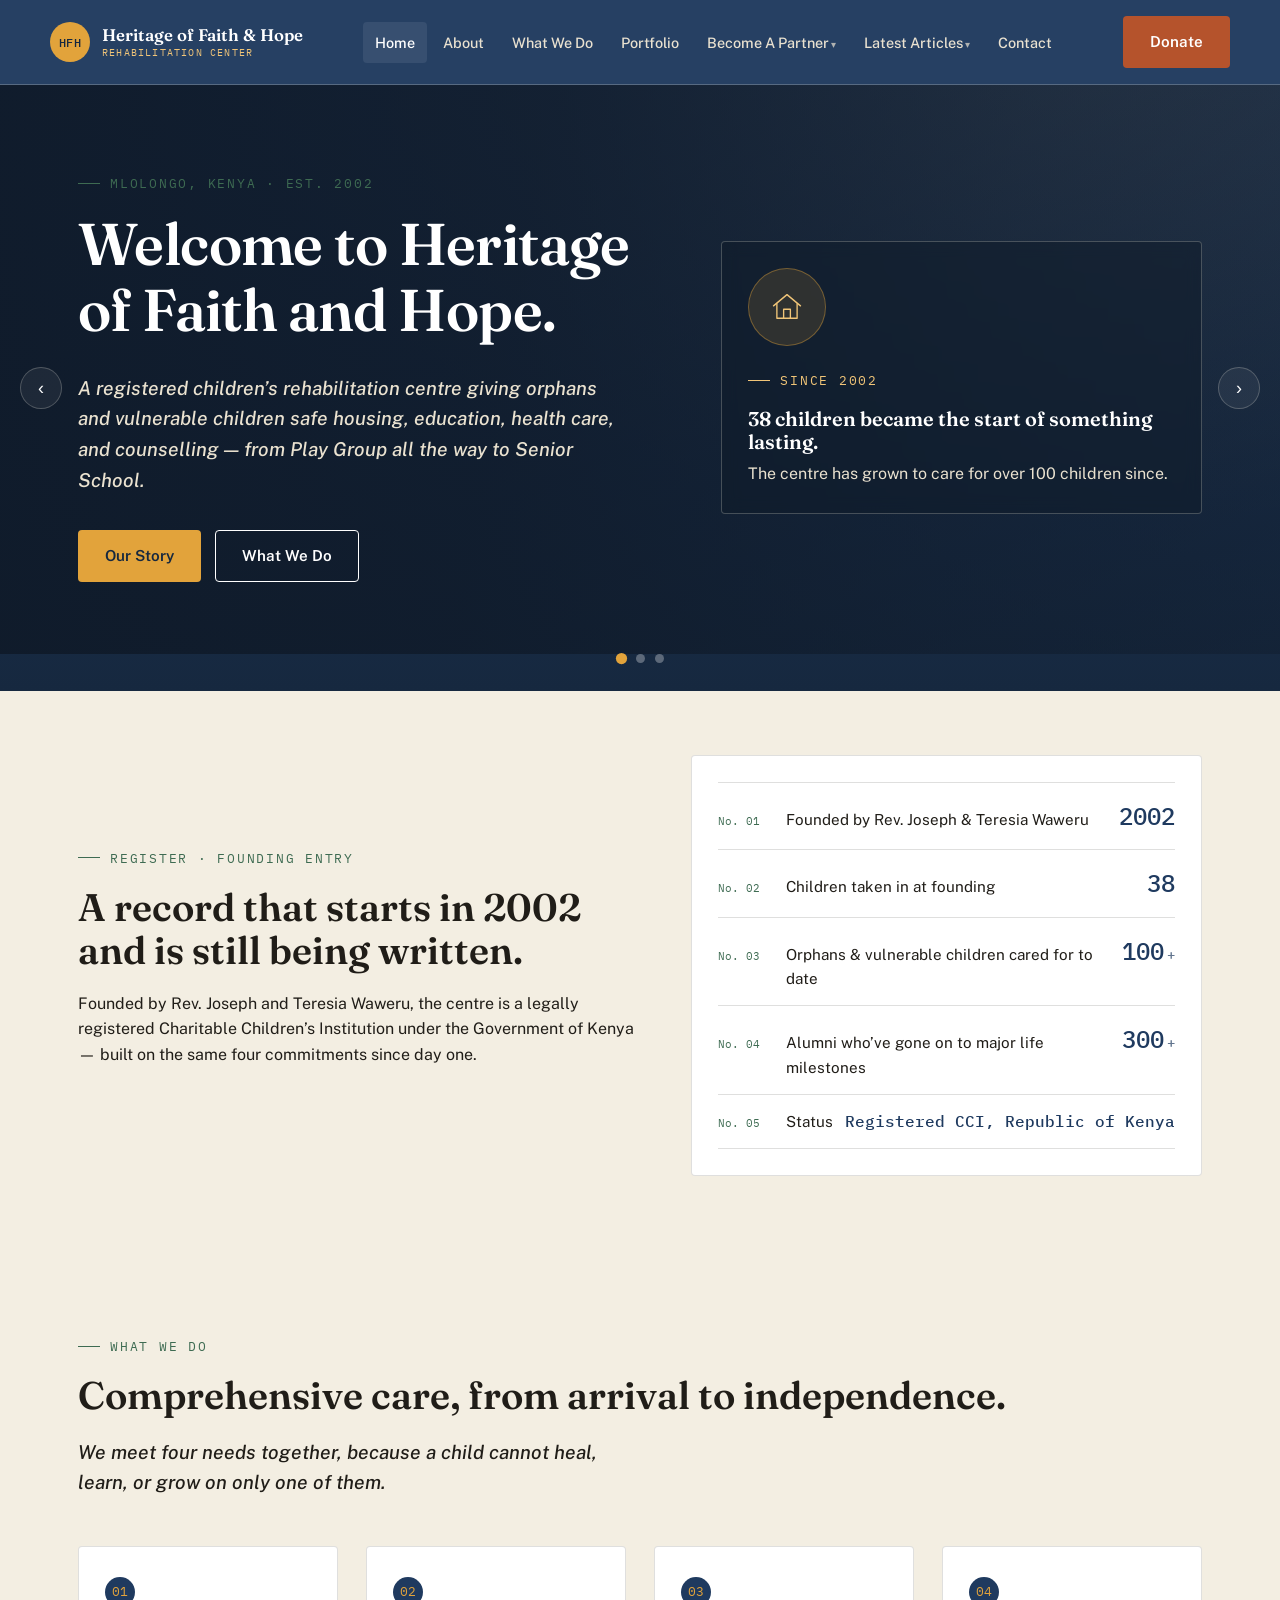
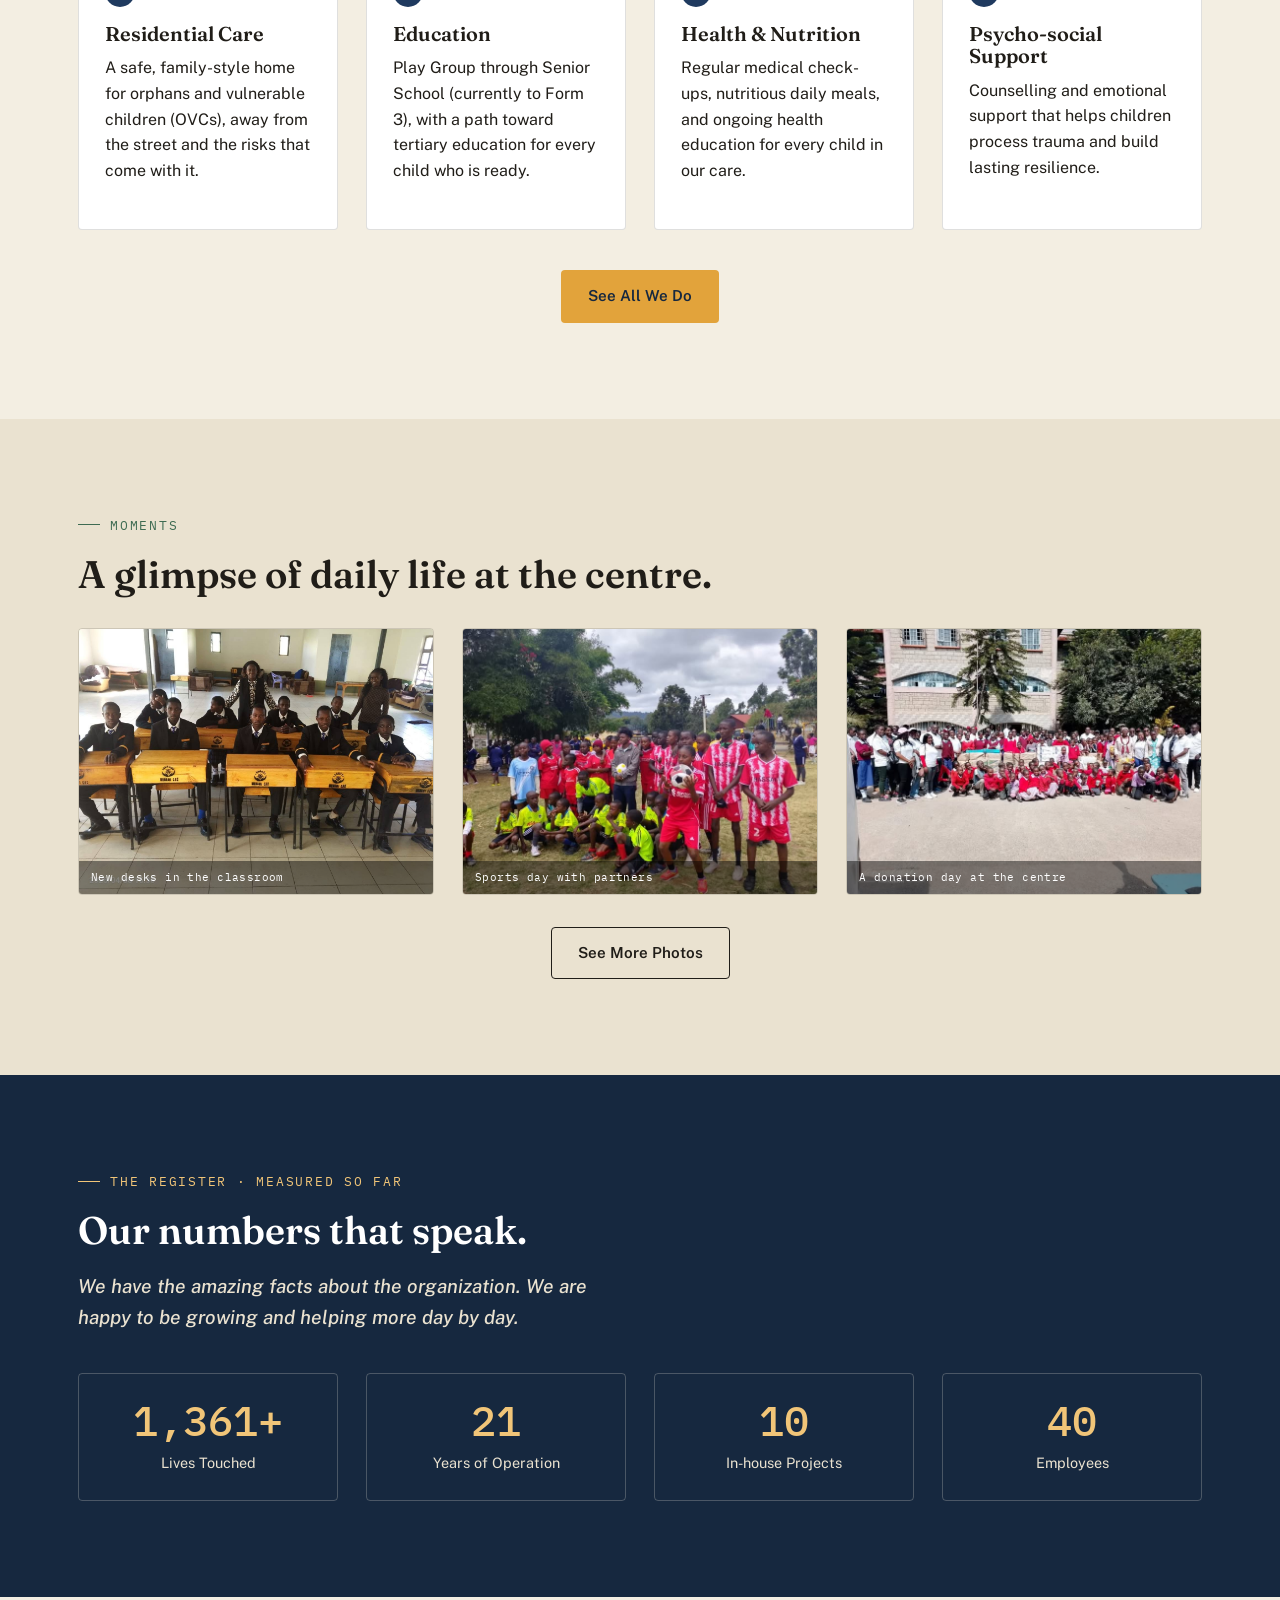
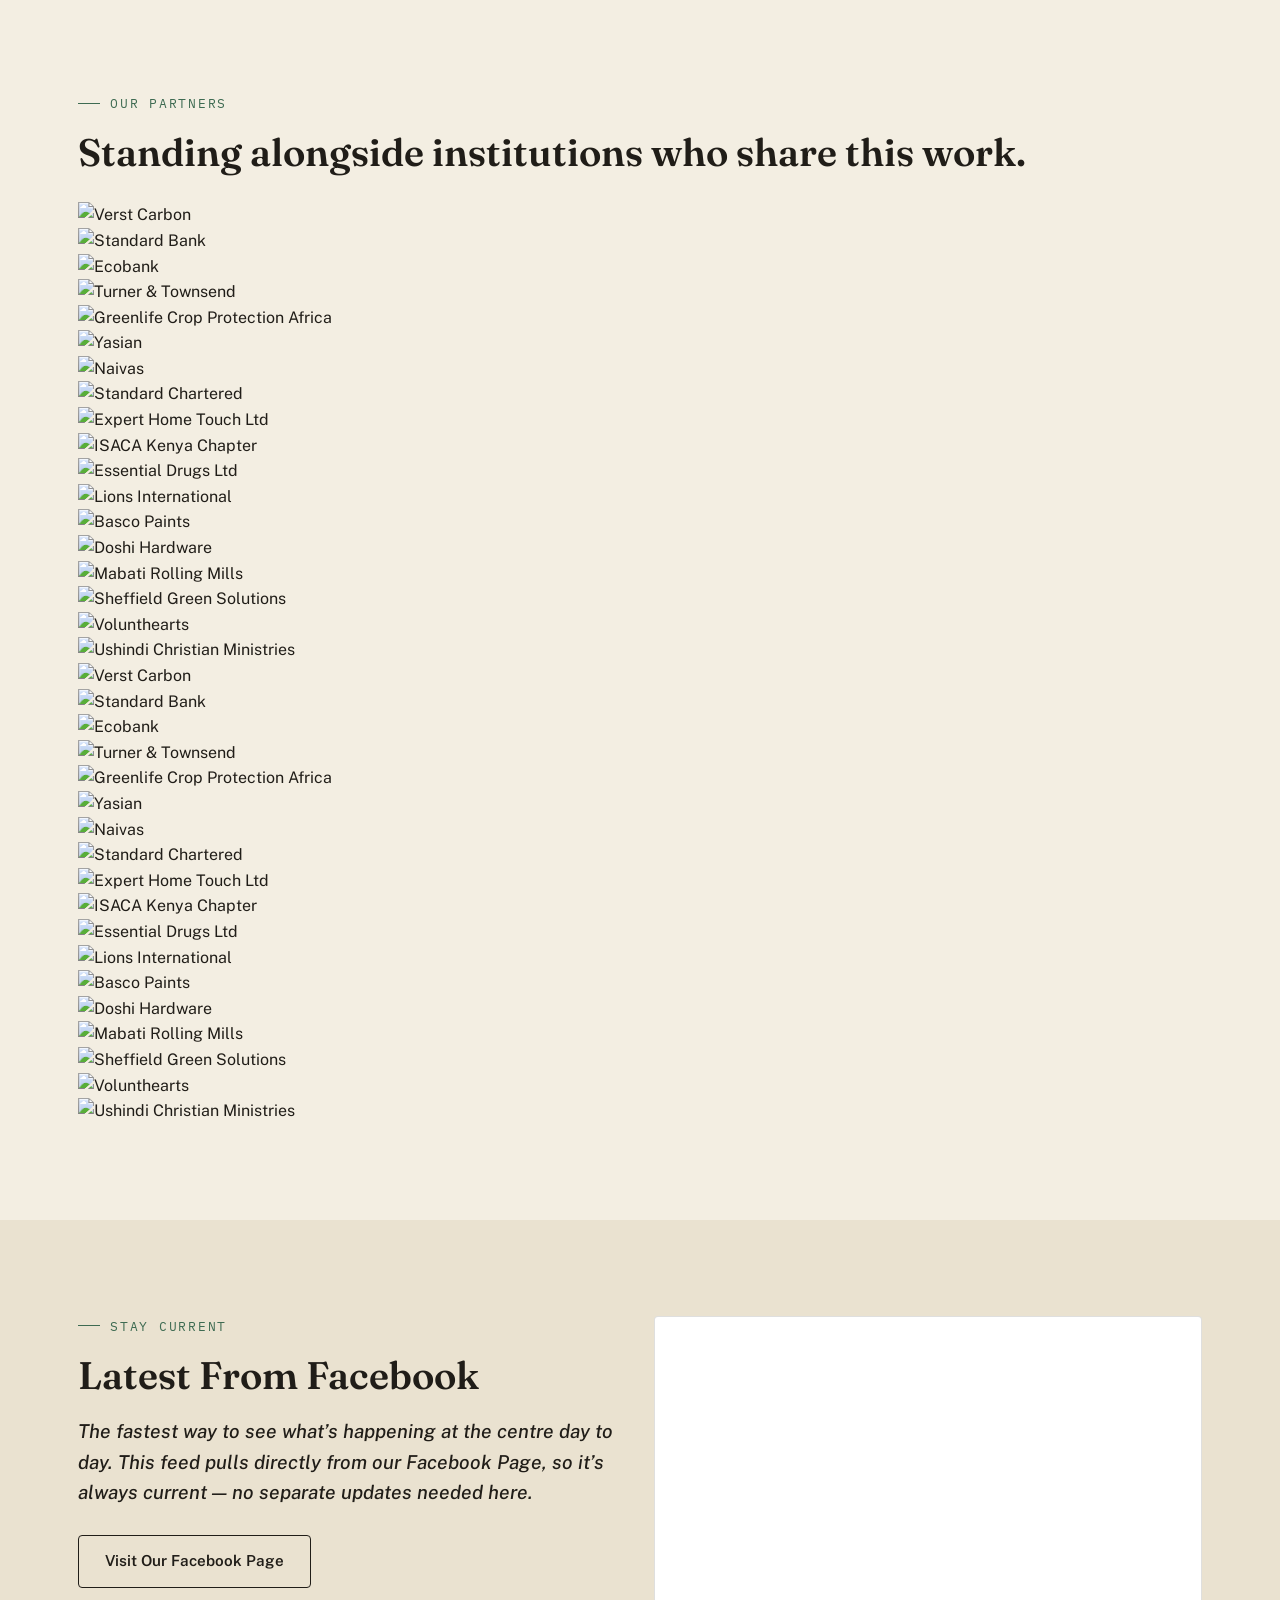
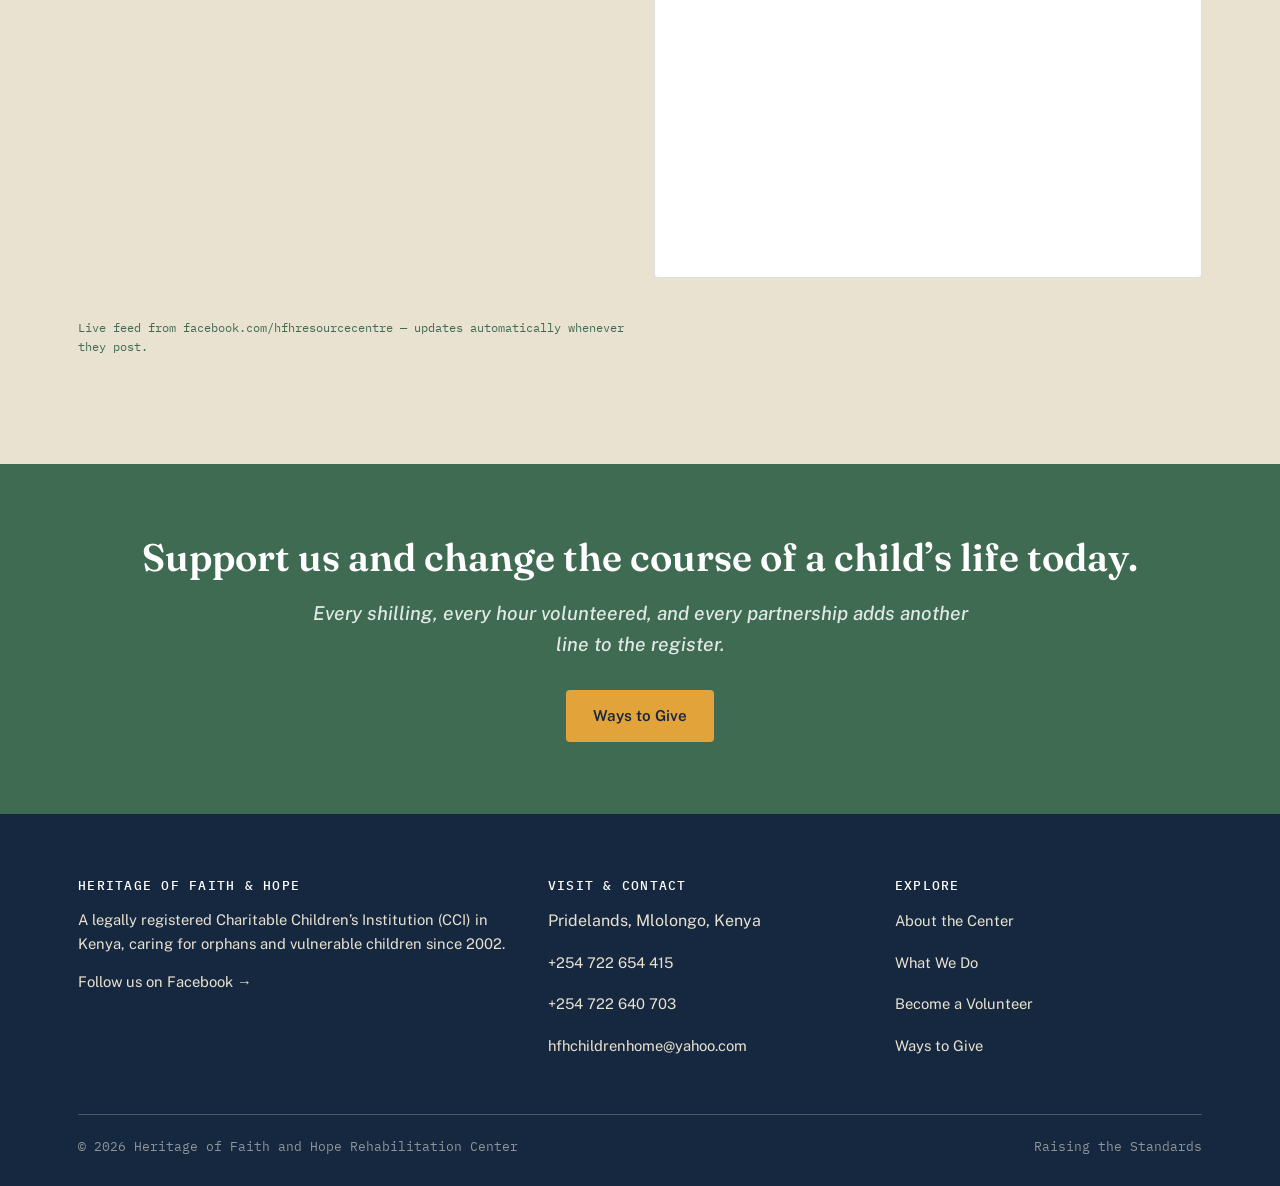
==== commit fbc5f766: "Update index.html" ====
--- a/index.html
+++ b/index.html
@@ -215,14 +215,7 @@
     <div class="container">
       <p class="eyebrow">Our Partners</p>
       <h2 class="reveal">Standing alongside institutions who share this work.</h2>
-      <div class="logo-strip reveal" style="margin-top:28px;">
-        <span class="logo-chip">Standard Chartered</span>
-        <span class="logo-chip">Essential Drugs Ltd</span>
-        <span class="logo-chip">ISACA</span>
-        <span class="logo-chip">Expert Homes</span>
-        <span class="logo-chip">+ community &amp; church partners</span>
-      </div>
-      <p class="form-note" style="margin-top:16px;">Swap these chips for real partner logos whenever you have image files to add.</p>
+<div class="logo-marquee reveal" style="margin-top:28px;"><div class="logo-marquee-track"><div class="logo-marquee-item"><img src="assets/partners/verst-carbon.png" alt="Verst Carbon" loading="lazy"></div><div class="logo-marquee-item"><img src="assets/partners/standard-bank.png" alt="Standard Bank" loading="lazy"></div><div class="logo-marquee-item"><img src="assets/partners/ecobank.png" alt="Ecobank" loading="lazy"></div><div class="logo-marquee-item"><img src="assets/partners/turner-townsend.png" alt="Turner & Townsend" loading="lazy"></div><div class="logo-marquee-item"><img src="assets/partners/greenlife.png" alt="Greenlife Crop Protection Africa" loading="lazy"></div><div class="logo-marquee-item"><img src="assets/partners/yasian.png" alt="Yasian" loading="lazy"></div><div class="logo-marquee-item"><img src="assets/partners/naivas.png" alt="Naivas" loading="lazy"></div><div class="logo-marquee-item"><img src="assets/partners/standard-chartered.png" alt="Standard Chartered" loading="lazy"></div><div class="logo-marquee-item"><img src="assets/partners/expert-home-touch.png" alt="Expert Home Touch Ltd" loading="lazy"></div><div class="logo-marquee-item"><img src="assets/partners/isaca-kenya.png" alt="ISACA Kenya Chapter" loading="lazy"></div><div class="logo-marquee-item"><img src="assets/partners/essential-drugs.png" alt="Essential Drugs Ltd" loading="lazy"></div><div class="logo-marquee-item"><img src="assets/partners/lions-international.png" alt="Lions International" loading="lazy"></div><div class="logo-marquee-item"><img src="assets/partners/basco-paints.png" alt="Basco Paints" loading="lazy"></div><div class="logo-marquee-item"><img src="assets/partners/doshi-hardware.png" alt="Doshi Hardware" loading="lazy"></div><div class="logo-marquee-item"><img src="assets/partners/mabati-rolling-mills.png" alt="Mabati Rolling Mills" loading="lazy"></div><div class="logo-marquee-item"><img src="assets/partners/sheffield-green-solutions.png" alt="Sheffield Green Solutions" loading="lazy"></div><div class="logo-marquee-item"><img src="assets/partners/volunthearts.png" alt="Volunthearts" loading="lazy"></div><div class="logo-marquee-item"><img src="assets/partners/ushindi-christian-ministries.png" alt="Ushindi Christian Ministries" loading="lazy"></div><div class="logo-marquee-item"><img src="assets/partners/verst-carbon.png" alt="Verst Carbon" loading="lazy"></div><div class="logo-marquee-item"><img src="assets/partners/standard-bank.png" alt="Standard Bank" loading="lazy"></div><div class="logo-marquee-item"><img src="assets/partners/ecobank.png" alt="Ecobank" loading="lazy"></div><div class="logo-marquee-item"><img src="assets/partners/turner-townsend.png" alt="Turner & Townsend" loading="lazy"></div><div class="logo-marquee-item"><img src="assets/partners/greenlife.png" alt="Greenlife Crop Protection Africa" loading="lazy"></div><div class="logo-marquee-item"><img src="assets/partners/yasian.png" alt="Yasian" loading="lazy"></div><div class="logo-marquee-item"><img src="assets/partners/naivas.png" alt="Naivas" loading="lazy"></div><div class="logo-marquee-item"><img src="assets/partners/standard-chartered.png" alt="Standard Chartered" loading="lazy"></div><div class="logo-marquee-item"><img src="assets/partners/expert-home-touch.png" alt="Expert Home Touch Ltd" loading="lazy"></div><div class="logo-marquee-item"><img src="assets/partners/isaca-kenya.png" alt="ISACA Kenya Chapter" loading="lazy"></div><div class="logo-marquee-item"><img src="assets/partners/essential-drugs.png" alt="Essential Drugs Ltd" loading="lazy"></div><div class="logo-marquee-item"><img src="assets/partners/lions-international.png" alt="Lions International" loading="lazy"></div><div class="logo-marquee-item"><img src="assets/partners/basco-paints.png" alt="Basco Paints" loading="lazy"></div><div class="logo-marquee-item"><img src="assets/partners/doshi-hardware.png" alt="Doshi Hardware" loading="lazy"></div><div class="logo-marquee-item"><img src="assets/partners/mabati-rolling-mills.png" alt="Mabati Rolling Mills" loading="lazy"></div><div class="logo-marquee-item"><img src="assets/partners/sheffield-green-solutions.png" alt="Sheffield Green Solutions" loading="lazy"></div><div class="logo-marquee-item"><img src="assets/partners/volunthearts.png" alt="Volunthearts" loading="lazy"></div><div class="logo-marquee-item"><img src="assets/partners/ushindi-christian-ministries.png" alt="Ushindi Christian Ministries" loading="lazy"></div></div></div>
     </div>
   </section>
 
--- a/css/styles.css
+++ b/css/styles.css
@@ -205,8 +205,8 @@
   backdrop-filter: blur(8px);
   -webkit-backdrop-filter: blur(8px);
 }
-.hero-panel .register-line{ border-color: var(--line-light); }
-.hero-panel .register-label{ color: var(--paper-2); }
+.hero-panel.panel-dark .register-line{ border-color: var(--line-light); }
+.hero-panel.panel-dark .register-label{ color: var(--paper-2); }
 @media (max-width: 860px){ .hero-grid{ grid-template-columns: 1fr; } }
 
 /* ---------- Hero Carousel ---------- */
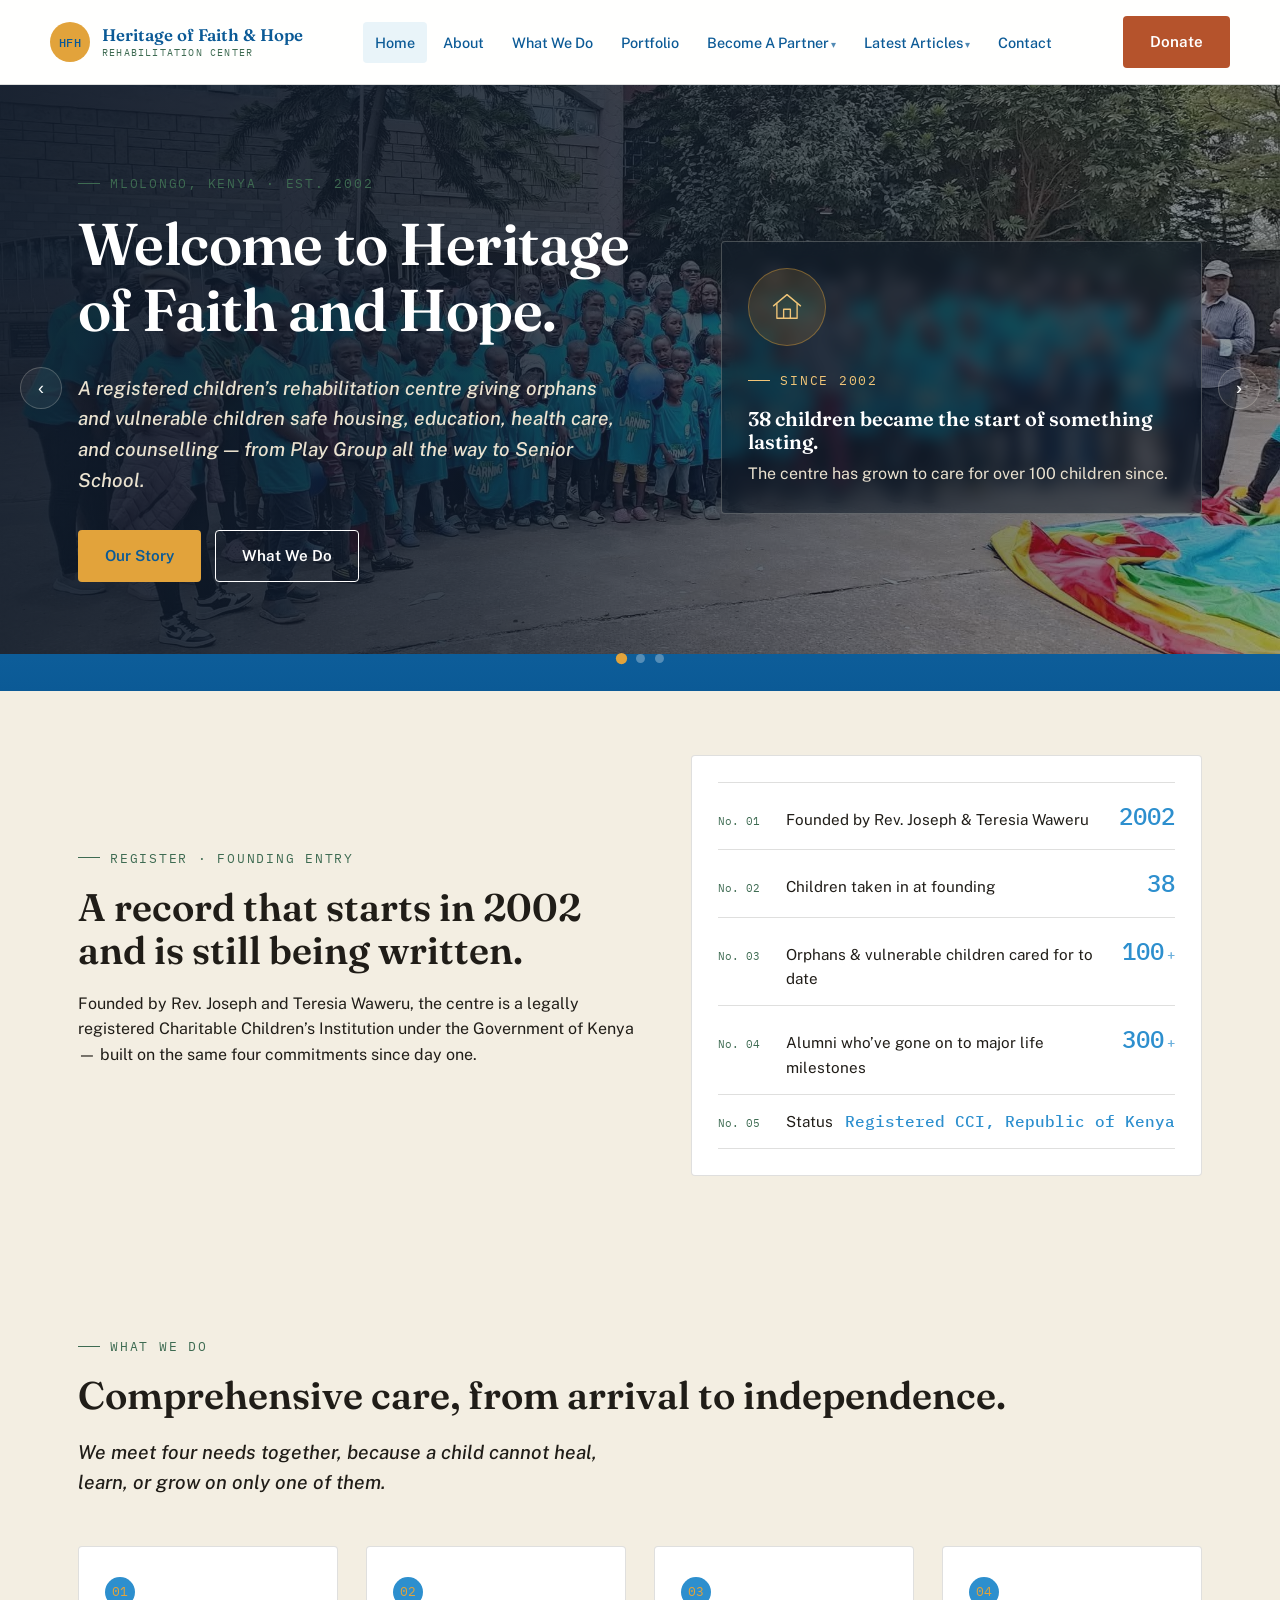
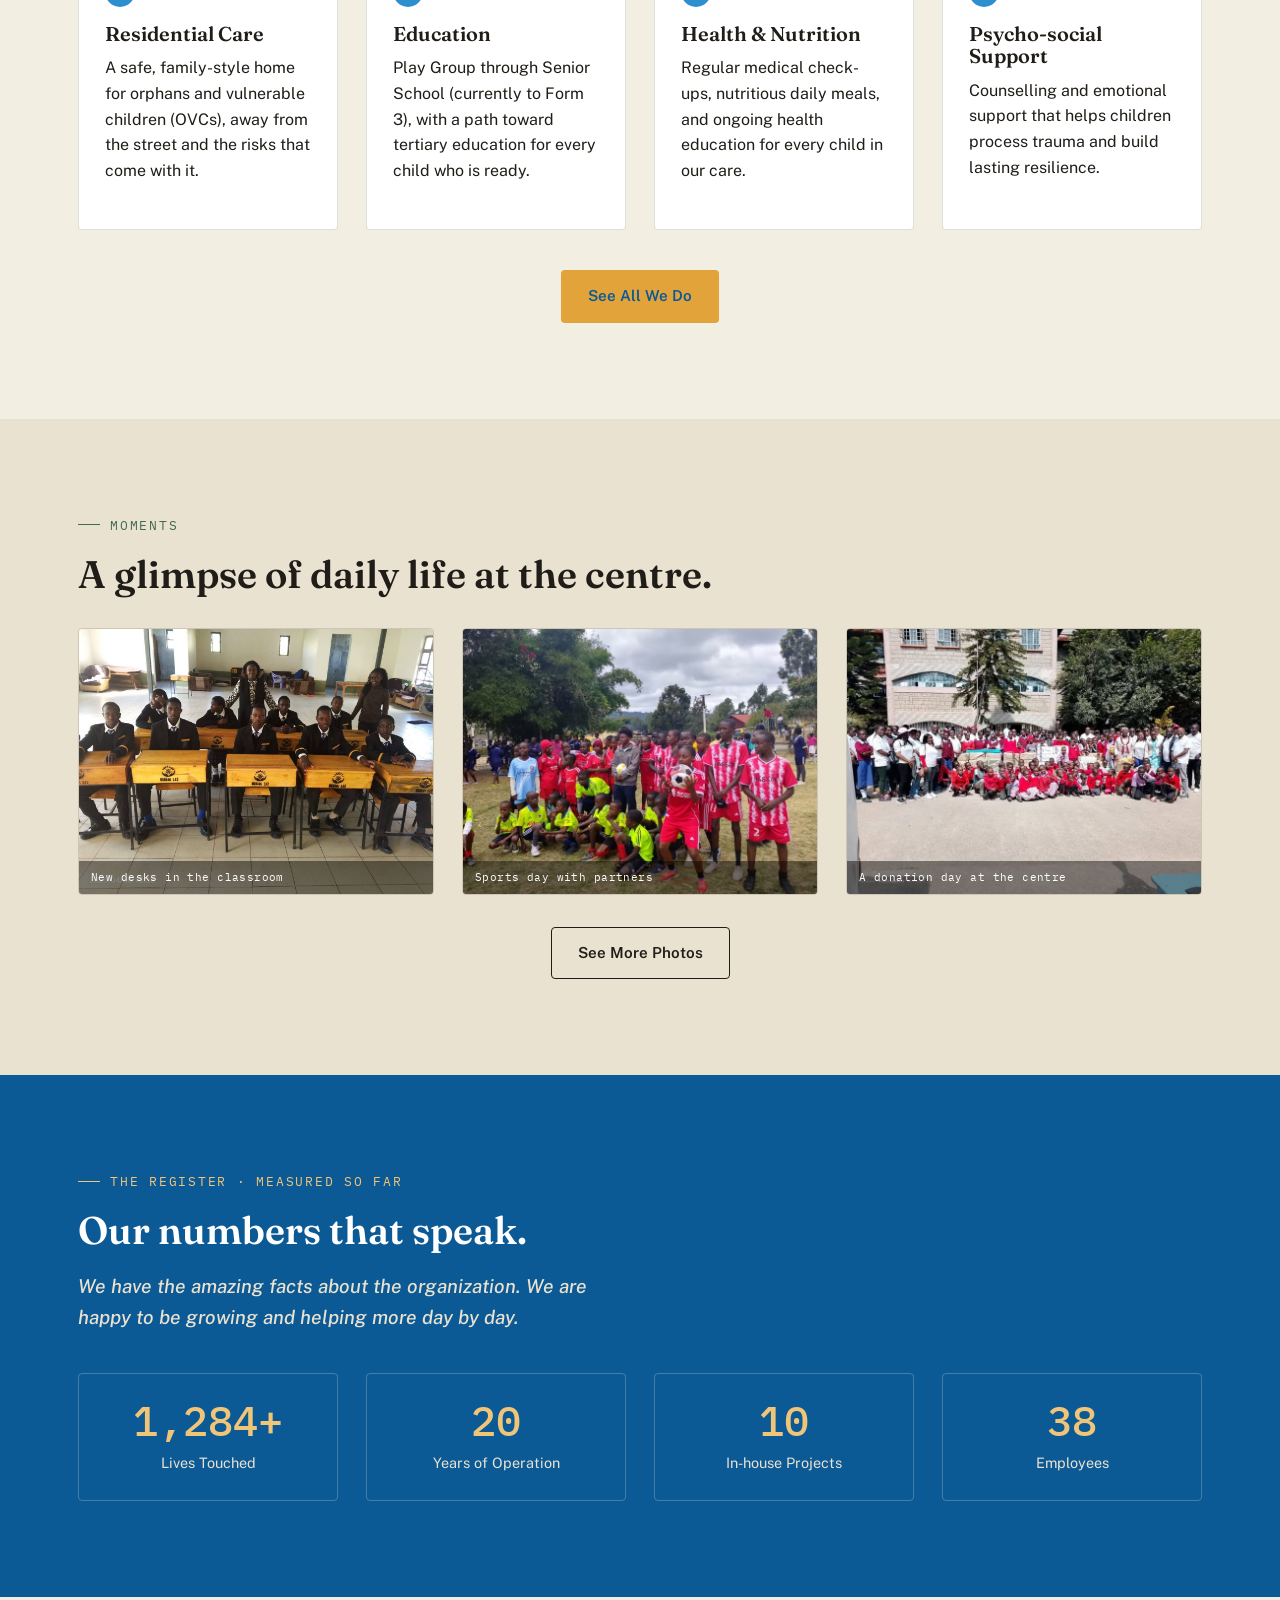
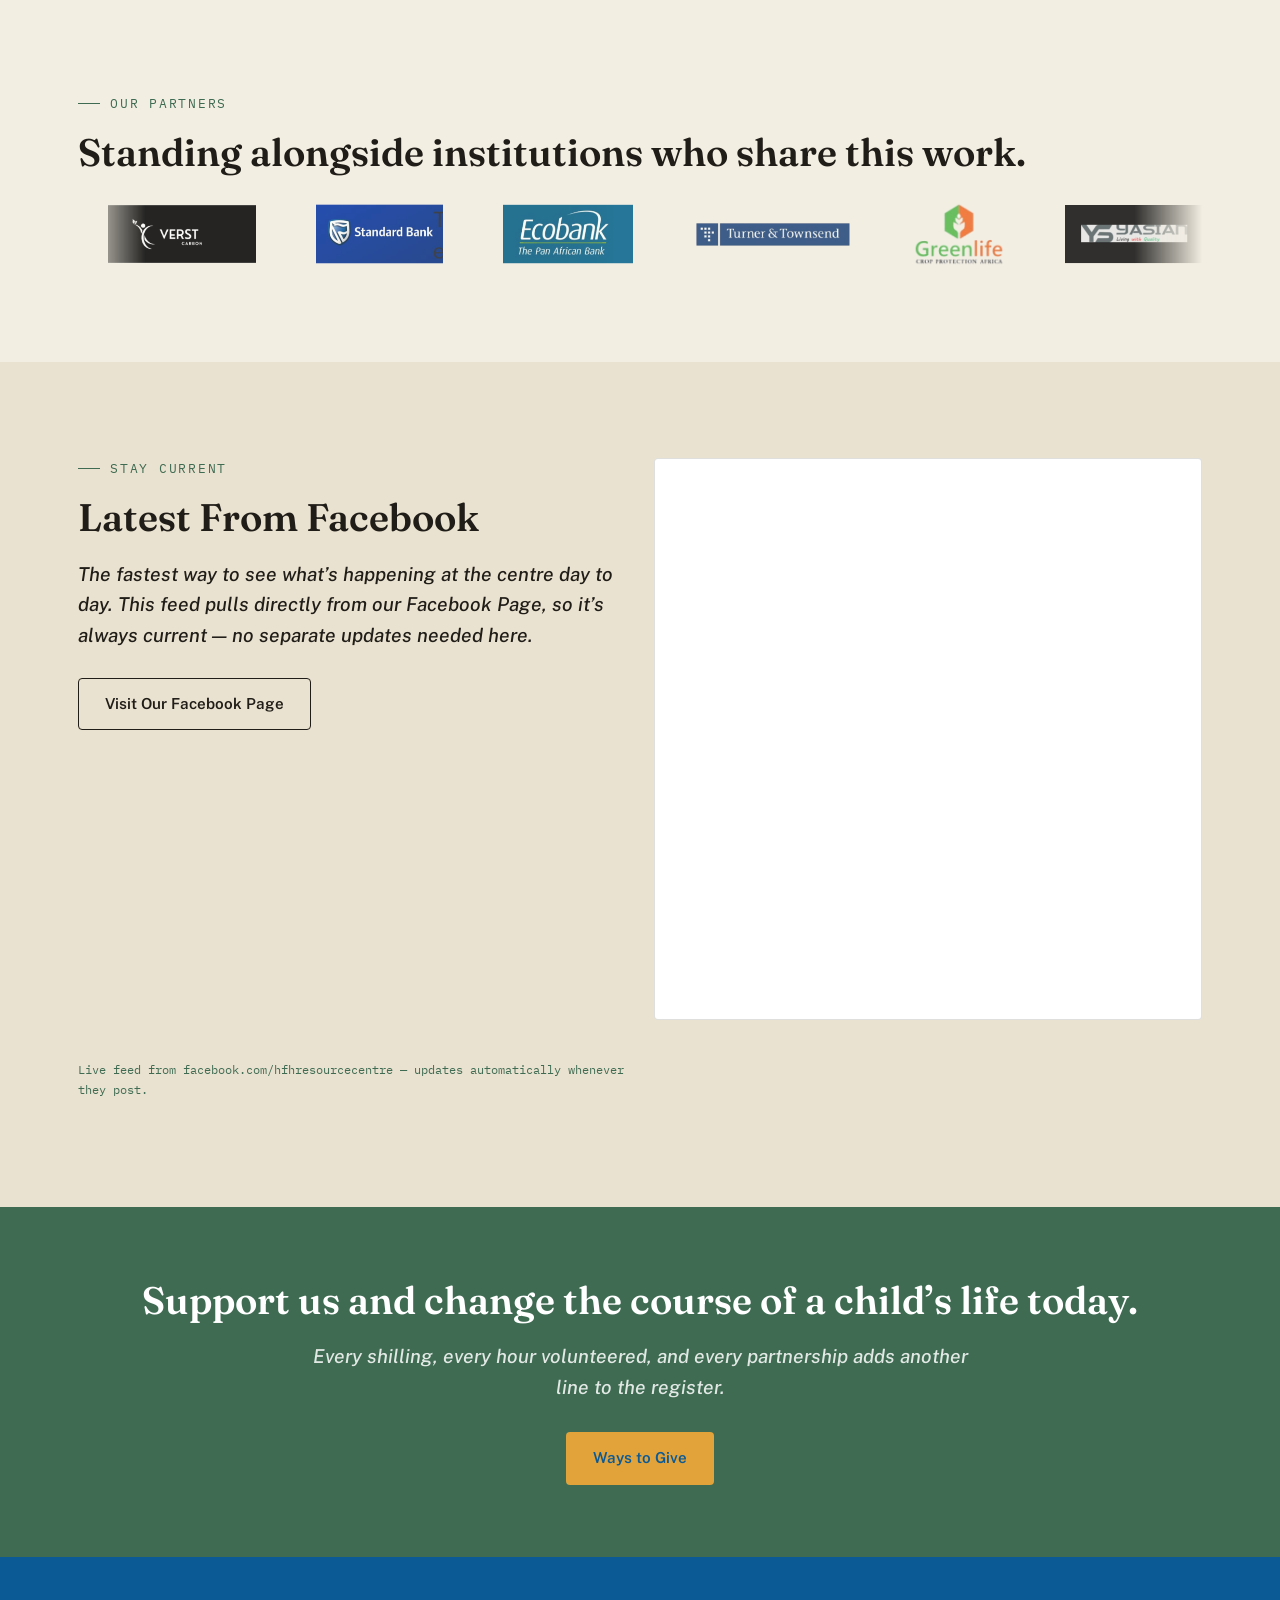
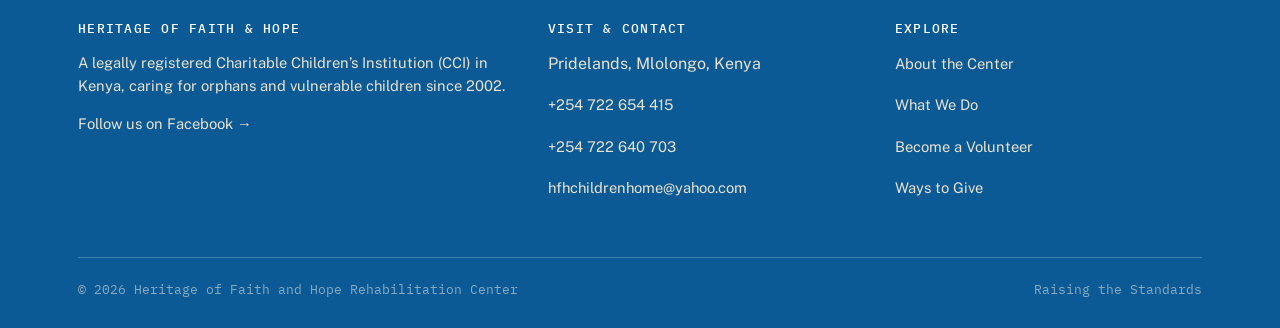
==== commit 067e3a77: "Update index.html" ====
--- a/index.html
+++ b/index.html
@@ -215,7 +215,7 @@
     <div class="container">
       <p class="eyebrow">Our Partners</p>
       <h2 class="reveal">Standing alongside institutions who share this work.</h2>
-<div class="logo-marquee reveal" style="margin-top:28px;"><div class="logo-marquee-track"><div class="logo-marquee-item"><img src="assets/partners/verst-carbon.png" alt="Verst Carbon" loading="lazy"></div><div class="logo-marquee-item"><img src="assets/partners/standard-bank.png" alt="Standard Bank" loading="lazy"></div><div class="logo-marquee-item"><img src="assets/partners/ecobank.png" alt="Ecobank" loading="lazy"></div><div class="logo-marquee-item"><img src="assets/partners/turner-townsend.png" alt="Turner & Townsend" loading="lazy"></div><div class="logo-marquee-item"><img src="assets/partners/greenlife.png" alt="Greenlife Crop Protection Africa" loading="lazy"></div><div class="logo-marquee-item"><img src="assets/partners/yasian.png" alt="Yasian" loading="lazy"></div><div class="logo-marquee-item"><img src="assets/partners/naivas.png" alt="Naivas" loading="lazy"></div><div class="logo-marquee-item"><img src="assets/partners/standard-chartered.png" alt="Standard Chartered" loading="lazy"></div><div class="logo-marquee-item"><img src="assets/partners/expert-home-touch.png" alt="Expert Home Touch Ltd" loading="lazy"></div><div class="logo-marquee-item"><img src="assets/partners/isaca-kenya.png" alt="ISACA Kenya Chapter" loading="lazy"></div><div class="logo-marquee-item"><img src="assets/partners/essential-drugs.png" alt="Essential Drugs Ltd" loading="lazy"></div><div class="logo-marquee-item"><img src="assets/partners/lions-international.png" alt="Lions International" loading="lazy"></div><div class="logo-marquee-item"><img src="assets/partners/basco-paints.png" alt="Basco Paints" loading="lazy"></div><div class="logo-marquee-item"><img src="assets/partners/doshi-hardware.png" alt="Doshi Hardware" loading="lazy"></div><div class="logo-marquee-item"><img src="assets/partners/mabati-rolling-mills.png" alt="Mabati Rolling Mills" loading="lazy"></div><div class="logo-marquee-item"><img src="assets/partners/sheffield-green-solutions.png" alt="Sheffield Green Solutions" loading="lazy"></div><div class="logo-marquee-item"><img src="assets/partners/volunthearts.png" alt="Volunthearts" loading="lazy"></div><div class="logo-marquee-item"><img src="assets/partners/ushindi-christian-ministries.png" alt="Ushindi Christian Ministries" loading="lazy"></div><div class="logo-marquee-item"><img src="assets/partners/verst-carbon.png" alt="Verst Carbon" loading="lazy"></div><div class="logo-marquee-item"><img src="assets/partners/standard-bank.png" alt="Standard Bank" loading="lazy"></div><div class="logo-marquee-item"><img src="assets/partners/ecobank.png" alt="Ecobank" loading="lazy"></div><div class="logo-marquee-item"><img src="assets/partners/turner-townsend.png" alt="Turner & Townsend" loading="lazy"></div><div class="logo-marquee-item"><img src="assets/partners/greenlife.png" alt="Greenlife Crop Protection Africa" loading="lazy"></div><div class="logo-marquee-item"><img src="assets/partners/yasian.png" alt="Yasian" loading="lazy"></div><div class="logo-marquee-item"><img src="assets/partners/naivas.png" alt="Naivas" loading="lazy"></div><div class="logo-marquee-item"><img src="assets/partners/standard-chartered.png" alt="Standard Chartered" loading="lazy"></div><div class="logo-marquee-item"><img src="assets/partners/expert-home-touch.png" alt="Expert Home Touch Ltd" loading="lazy"></div><div class="logo-marquee-item"><img src="assets/partners/isaca-kenya.png" alt="ISACA Kenya Chapter" loading="lazy"></div><div class="logo-marquee-item"><img src="assets/partners/essential-drugs.png" alt="Essential Drugs Ltd" loading="lazy"></div><div class="logo-marquee-item"><img src="assets/partners/lions-international.png" alt="Lions International" loading="lazy"></div><div class="logo-marquee-item"><img src="assets/partners/basco-paints.png" alt="Basco Paints" loading="lazy"></div><div class="logo-marquee-item"><img src="assets/partners/doshi-hardware.png" alt="Doshi Hardware" loading="lazy"></div><div class="logo-marquee-item"><img src="assets/partners/mabati-rolling-mills.png" alt="Mabati Rolling Mills" loading="lazy"></div><div class="logo-marquee-item"><img src="assets/partners/sheffield-green-solutions.png" alt="Sheffield Green Solutions" loading="lazy"></div><div class="logo-marquee-item"><img src="assets/partners/volunthearts.png" alt="Volunthearts" loading="lazy"></div><div class="logo-marquee-item"><img src="assets/partners/ushindi-christian-ministries.png" alt="Ushindi Christian Ministries" loading="lazy"></div></div></div>
+<div class="logo-marquee reveal" style="margin-top:28px;"><div class="logo-marquee-track"><div class="logo-marquee-item"><img src="assets/partner-verst-carbon.png" alt="Verst Carbon" loading="lazy"></div><div class="logo-marquee-item"><img src="assets/partner-standard-bank.png" alt="Standard Bank" loading="lazy"></div><div class="logo-marquee-item"><img src="assets/partner-ecobank.png" alt="Ecobank" loading="lazy"></div><div class="logo-marquee-item"><img src="assets/partner-turner-townsend.png" alt="Turner & Townsend" loading="lazy"></div><div class="logo-marquee-item"><img src="assets/partner-greenlife.png" alt="Greenlife Crop Protection Africa" loading="lazy"></div><div class="logo-marquee-item"><img src="assets/partner-yasian.png" alt="Yasian" loading="lazy"></div><div class="logo-marquee-item"><img src="assets/partner-naivas.png" alt="Naivas" loading="lazy"></div><div class="logo-marquee-item"><img src="assets/partner-standard-chartered.png" alt="Standard Chartered" loading="lazy"></div><div class="logo-marquee-item"><img src="assets/partner-expert-home-touch.png" alt="Expert Home Touch Ltd" loading="lazy"></div><div class="logo-marquee-item"><img src="assets/partner-isaca-kenya.png" alt="ISACA Kenya Chapter" loading="lazy"></div><div class="logo-marquee-item"><img src="assets/partner-essential-drugs.png" alt="Essential Drugs Ltd" loading="lazy"></div><div class="logo-marquee-item"><img src="assets/partner-lions-international.png" alt="Lions International" loading="lazy"></div><div class="logo-marquee-item"><img src="assets/partner-basco-paints.png" alt="Basco Paints" loading="lazy"></div><div class="logo-marquee-item"><img src="assets/partner-doshi-hardware.png" alt="Doshi Hardware" loading="lazy"></div><div class="logo-marquee-item"><img src="assets/partner-mabati-rolling-mills.png" alt="Mabati Rolling Mills" loading="lazy"></div><div class="logo-marquee-item"><img src="assets/partner-sheffield-green-solutions.png" alt="Sheffield Green Solutions" loading="lazy"></div><div class="logo-marquee-item"><img src="assets/partner-volunthearts.png" alt="Volunthearts" loading="lazy"></div><div class="logo-marquee-item"><img src="assets/partner-ushindi-christian-ministries.png" alt="Ushindi Christian Ministries" loading="lazy"></div><div class="logo-marquee-item"><img src="assets/partner-verst-carbon.png" alt="Verst Carbon" loading="lazy"></div><div class="logo-marquee-item"><img src="assets/partner-standard-bank.png" alt="Standard Bank" loading="lazy"></div><div class="logo-marquee-item"><img src="assets/partner-ecobank.png" alt="Ecobank" loading="lazy"></div><div class="logo-marquee-item"><img src="assets/partner-turner-townsend.png" alt="Turner & Townsend" loading="lazy"></div><div class="logo-marquee-item"><img src="assets/partner-greenlife.png" alt="Greenlife Crop Protection Africa" loading="lazy"></div><div class="logo-marquee-item"><img src="assets/partner-yasian.png" alt="Yasian" loading="lazy"></div><div class="logo-marquee-item"><img src="assets/partner-naivas.png" alt="Naivas" loading="lazy"></div><div class="logo-marquee-item"><img src="assets/partner-standard-chartered.png" alt="Standard Chartered" loading="lazy"></div><div class="logo-marquee-item"><img src="assets/partner-expert-home-touch.png" alt="Expert Home Touch Ltd" loading="lazy"></div><div class="logo-marquee-item"><img src="assets/partner-isaca-kenya.png" alt="ISACA Kenya Chapter" loading="lazy"></div><div class="logo-marquee-item"><img src="assets/partner-essential-drugs.png" alt="Essential Drugs Ltd" loading="lazy"></div><div class="logo-marquee-item"><img src="assets/partner-lions-international.png" alt="Lions International" loading="lazy"></div><div class="logo-marquee-item"><img src="assets/partner-basco-paints.png" alt="Basco Paints" loading="lazy"></div><div class="logo-marquee-item"><img src="assets/partner-doshi-hardware.png" alt="Doshi Hardware" loading="lazy"></div><div class="logo-marquee-item"><img src="assets/partner-mabati-rolling-mills.png" alt="Mabati Rolling Mills" loading="lazy"></div><div class="logo-marquee-item"><img src="assets/partner-sheffield-green-solutions.png" alt="Sheffield Green Solutions" loading="lazy"></div><div class="logo-marquee-item"><img src="assets/partner-volunthearts.png" alt="Volunthearts" loading="lazy"></div><div class="logo-marquee-item"><img src="assets/partner-ushindi-christian-ministries.png" alt="Ushindi Christian Ministries" loading="lazy"></div></div></div>
     </div>
   </section>
 
--- a/css/styles.css
+++ b/css/styles.css
@@ -10,8 +10,8 @@
   --ink:        #201D18;
   --paper:      #F3EEE2;
   --paper-2:    #EAE2D0;
-  --indigo:     #1F3A5F;
-  --indigo-2:   #16283F;
+  --indigo:     #2D8FCE;
+  --indigo-2:   #0B5A96;
   --gold:       #E2A33B;
   --gold-soft:  #F1C578;
   --acacia:     #3E6B52;
@@ -103,9 +103,10 @@
 /* ---------- Header / Nav ---------- */
 .site-header{
   position: sticky; top: 0; z-index: 100;
-  background: rgba(31,58,95,0.97);
+  background: rgba(255,255,255,0.96);
   backdrop-filter: blur(6px);
-  border-bottom: 1px solid var(--line-light);
+  border-bottom: 1px solid var(--line);
+  box-shadow: 0 1px 0 rgba(11,90,150,0.04);
 }
 .nav{
   display: flex; align-items: center; justify-content: space-between;
@@ -113,7 +114,7 @@
 }
 .brand{
   display: flex; align-items: center; gap: 12px;
-  color: #fff;
+  color: var(--indigo-2);
   font-family: var(--font-display);
 }
 .brand-mark{
@@ -125,10 +126,10 @@
   font-weight: 500; font-size: 12px; letter-spacing: 0.03em;
   flex-shrink: 0;
 }
-.brand-word{ font-size: 1.05rem; line-height: 1.15; font-weight: 600; }
+.brand-word{ font-size: 1.05rem; line-height: 1.15; font-weight: 600; color: var(--indigo-2); }
 .brand-word small{
   display: block; font-family: var(--font-mono); font-size: 10px;
-  letter-spacing: 0.12em; text-transform: uppercase; color: var(--gold-soft);
+  letter-spacing: 0.12em; text-transform: uppercase; color: var(--acacia);
   font-weight: 400; margin-top: 2px;
 }
 
@@ -136,42 +137,43 @@
 .nav-links > li{ position: relative; }
 .btn-donate-mobile{ display: none; }
 .nav-links a.nav-link{
-  color: var(--paper-2);
+  color: var(--indigo-2);
   font-size: 0.9rem; font-weight: 500;
   padding: 9px 12px; display: block; border-radius: var(--radius);
   transition: color 0.15s ease, background 0.15s ease;
   white-space: nowrap;
 }
-.nav-links a.nav-link:hover, .nav-links a.nav-link.is-active{ color: #fff; background: rgba(255,255,255,0.08); }
+.nav-links a.nav-link:hover, .nav-links a.nav-link.is-active{ color: var(--indigo-2); background: rgba(45,143,206,0.1); }
 
 .has-dropdown > .nav-link::after{ content: " \25BE"; font-size: 10px; opacity: 0.7; }
 .dropdown{
   position: absolute; top: 100%; left: 0;
   min-width: 200px;
-  background: var(--indigo-2);
-  border: 1px solid var(--line-light);
+  background: #fff;
+  border: 1px solid var(--line);
   border-radius: var(--radius);
   padding: 6px;
+  box-shadow: 0 12px 28px rgba(11,90,150,0.12);
   opacity: 0; visibility: hidden; transform: translateY(6px);
   transition: opacity 0.15s ease, transform 0.15s ease, visibility 0.15s ease;
 }
 .has-dropdown:hover .dropdown,
 .has-dropdown:focus-within .dropdown{ opacity: 1; visibility: visible; transform: translateY(0); }
-.dropdown a{ display: block; padding: 10px 12px; border-radius: 3px; color: var(--paper-2); font-size: 0.9rem; }
-.dropdown a:hover{ background: rgba(255,255,255,0.08); color: #fff; }
+.dropdown a{ display: block; padding: 10px 12px; border-radius: 3px; color: var(--indigo-2); font-size: 0.9rem; }
+.dropdown a:hover{ background: rgba(45,143,206,0.1); color: var(--indigo-2); }
 
 .nav-actions{ display: flex; align-items: center; gap: 10px; }
 .nav-toggle{
   display: none;
-  background: none; border: none; color: #fff; cursor: pointer;
+  background: none; border: none; color: var(--indigo-2); cursor: pointer;
   padding: 8px; font-size: 22px;
 }
 
 @media (max-width: 960px){
   .nav-toggle{ display: block; }
   .nav-links{
-    position: fixed; top: 73px; left: 0; right: 0; bottom: 0;
-    background: var(--indigo-2);
+    position: fixed; top: var(--header-h, 73px); left: 0; right: 0; bottom: 0;
+    background: #fff;
     flex-direction: column; align-items: stretch;
     padding: 20px; gap: 2px;
     transform: translateX(100%);
@@ -179,7 +181,7 @@
     overflow-y: auto;
   }
   .nav-links.is-open{ transform: translateX(0); }
-  .dropdown{ position: static; opacity: 1; visibility: visible; transform: none; background: transparent; border: none; padding-left: 14px; display: none; }
+  .dropdown{ position: static; opacity: 1; visibility: visible; transform: none; background: transparent; border: none; box-shadow: none; padding-left: 14px; display: none; }
   .has-dropdown.is-open .dropdown{ display: block; }
   .nav-actions .btn-donate{ display: none; }
   .nav-links .btn-donate-mobile{ display: block; margin-top: 10px; }
@@ -393,6 +395,43 @@
   font-family: var(--font-mono); font-size: 12px; letter-spacing: 0.04em;
   border: 1px solid var(--line); border-radius: 999px; padding: 8px 16px;
   color: var(--ink); opacity: 0.75; background: #fff;
+}
+
+.logo-marquee{
+  overflow: hidden;
+  -webkit-mask-image: linear-gradient(90deg, transparent, #000 6%, #000 94%, transparent);
+  mask-image: linear-gradient(90deg, transparent, #000 6%, #000 94%, transparent);
+}
+.logo-marquee-track{
+  display: flex;
+  align-items: center;
+  width: max-content;
+  animation: marquee-scroll 34s linear infinite;
+}
+.logo-marquee:hover .logo-marquee-track{ animation-play-state: paused; }
+.logo-marquee-item{
+  flex: 0 0 auto;
+  height: 64px;
+  display: flex;
+  align-items: center;
+  justify-content: center;
+  margin: 0 30px;
+}
+.logo-marquee-item img{
+  height: 100%;
+  width: auto;
+  max-width: 160px;
+  object-fit: contain;
+  opacity: 0.85;
+  transition: opacity 0.2s ease, transform 0.2s ease;
+}
+.logo-marquee-item img:hover{ opacity: 1; transform: scale(1.05); }
+@keyframes marquee-scroll{
+  from{ transform: translateX(0); }
+  to{ transform: translateX(-50%); }
+}
+@media (prefers-reduced-motion: reduce){
+  .logo-marquee-track{ animation: none; flex-wrap: wrap; width: 100%; justify-content: center; }
 }
 
 /* ---------- Quote / pull ---------- */
@@ -475,7 +514,22 @@
 @media (max-width: 760px){ .footer-grid{ grid-template-columns: 1fr; } }
 
 /* ---------- Page header (interior pages) ---------- */
-.page-head{ padding: 64px 0 56px; background: var(--indigo); color: #fff; }
+.page-head{
+  padding: 64px 0 56px;
+  background: var(--indigo);
+  color: #fff;
+  position: relative;
+  background-size: cover;
+  background-position: center;
+  overflow: hidden;
+}
+.page-head::before{
+  content: "";
+  position: absolute; inset: 0;
+  background: linear-gradient(100deg, rgba(15,26,41,0.92) 0%, rgba(15,26,41,0.8) 45%, rgba(15,26,41,0.55) 100%);
+  pointer-events: none;
+}
+.page-head .container{ position: relative; z-index: 1; }
 .page-head h1{ color: #fff; margin-bottom: 14px; }
 .breadcrumb{ font-family: var(--font-mono); font-size: 12px; letter-spacing: 0.08em; text-transform: uppercase; color: var(--gold-soft); margin-bottom: 16px; }
 
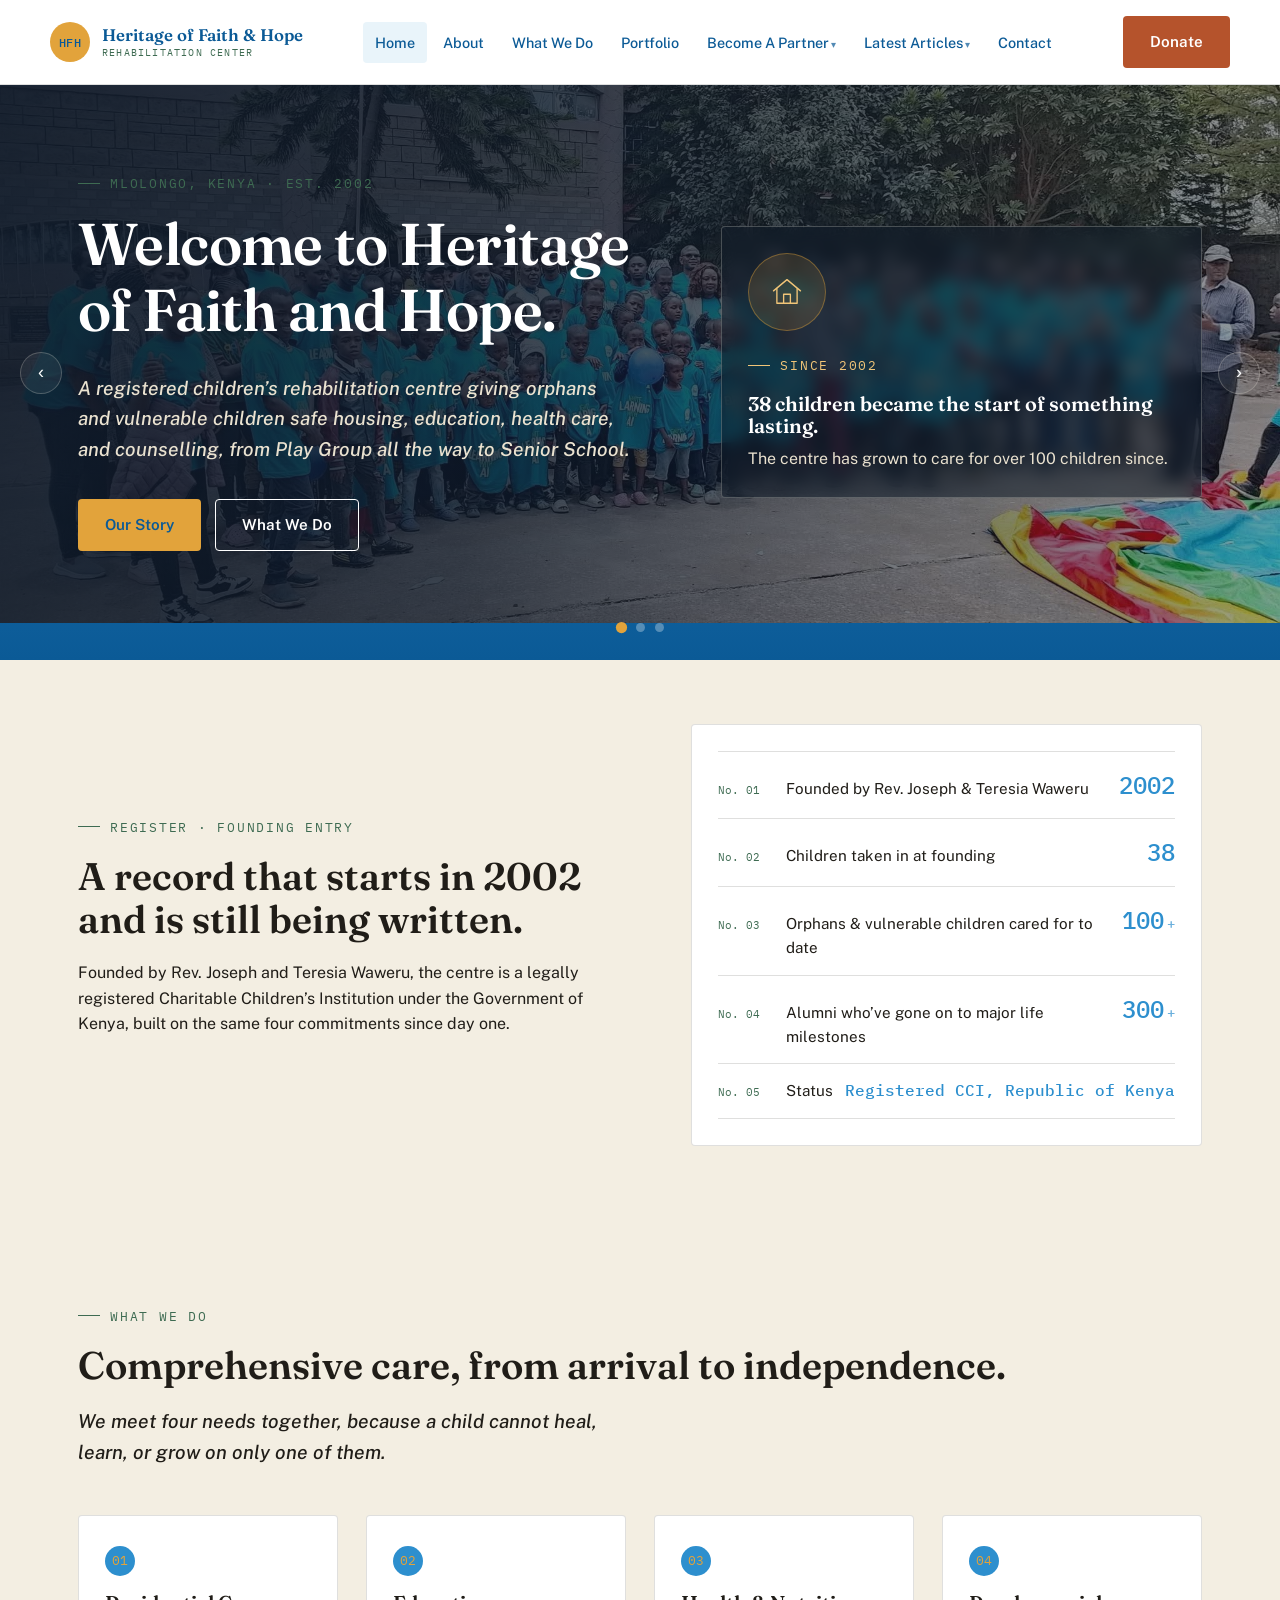
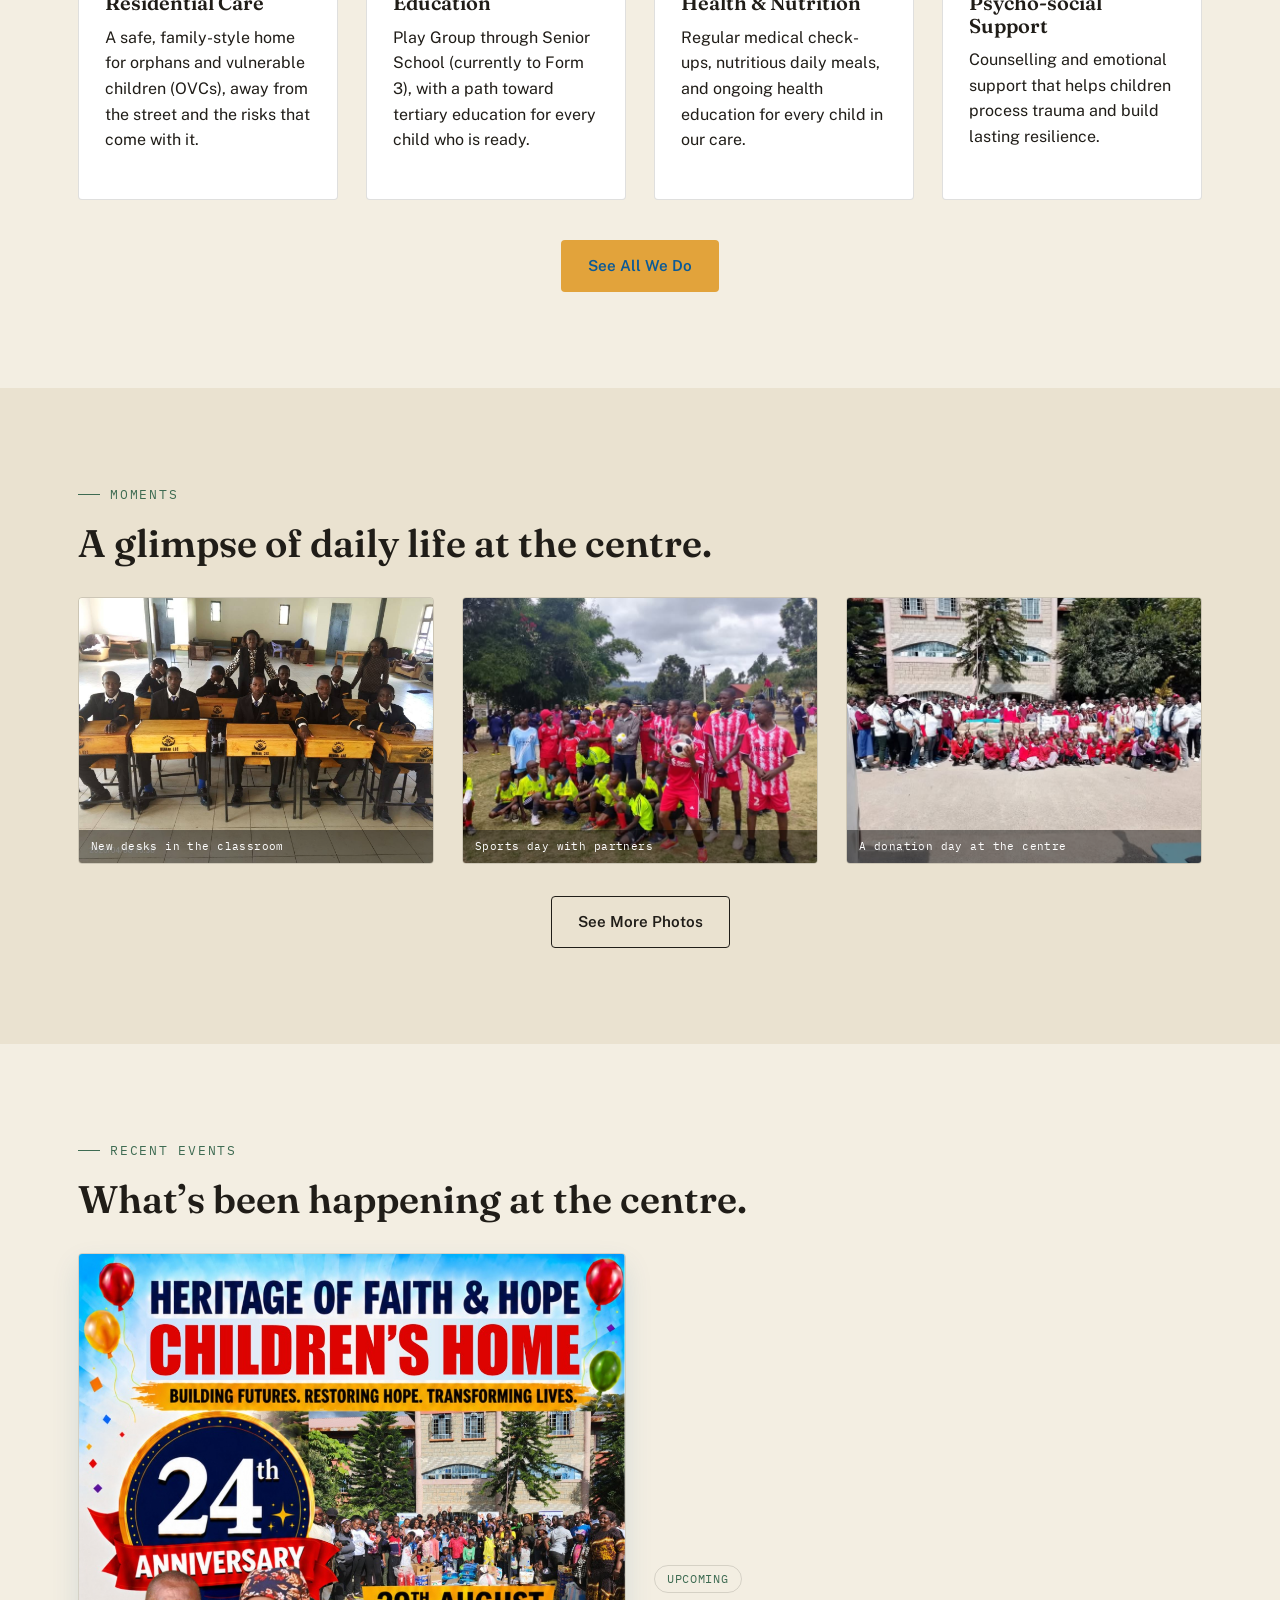
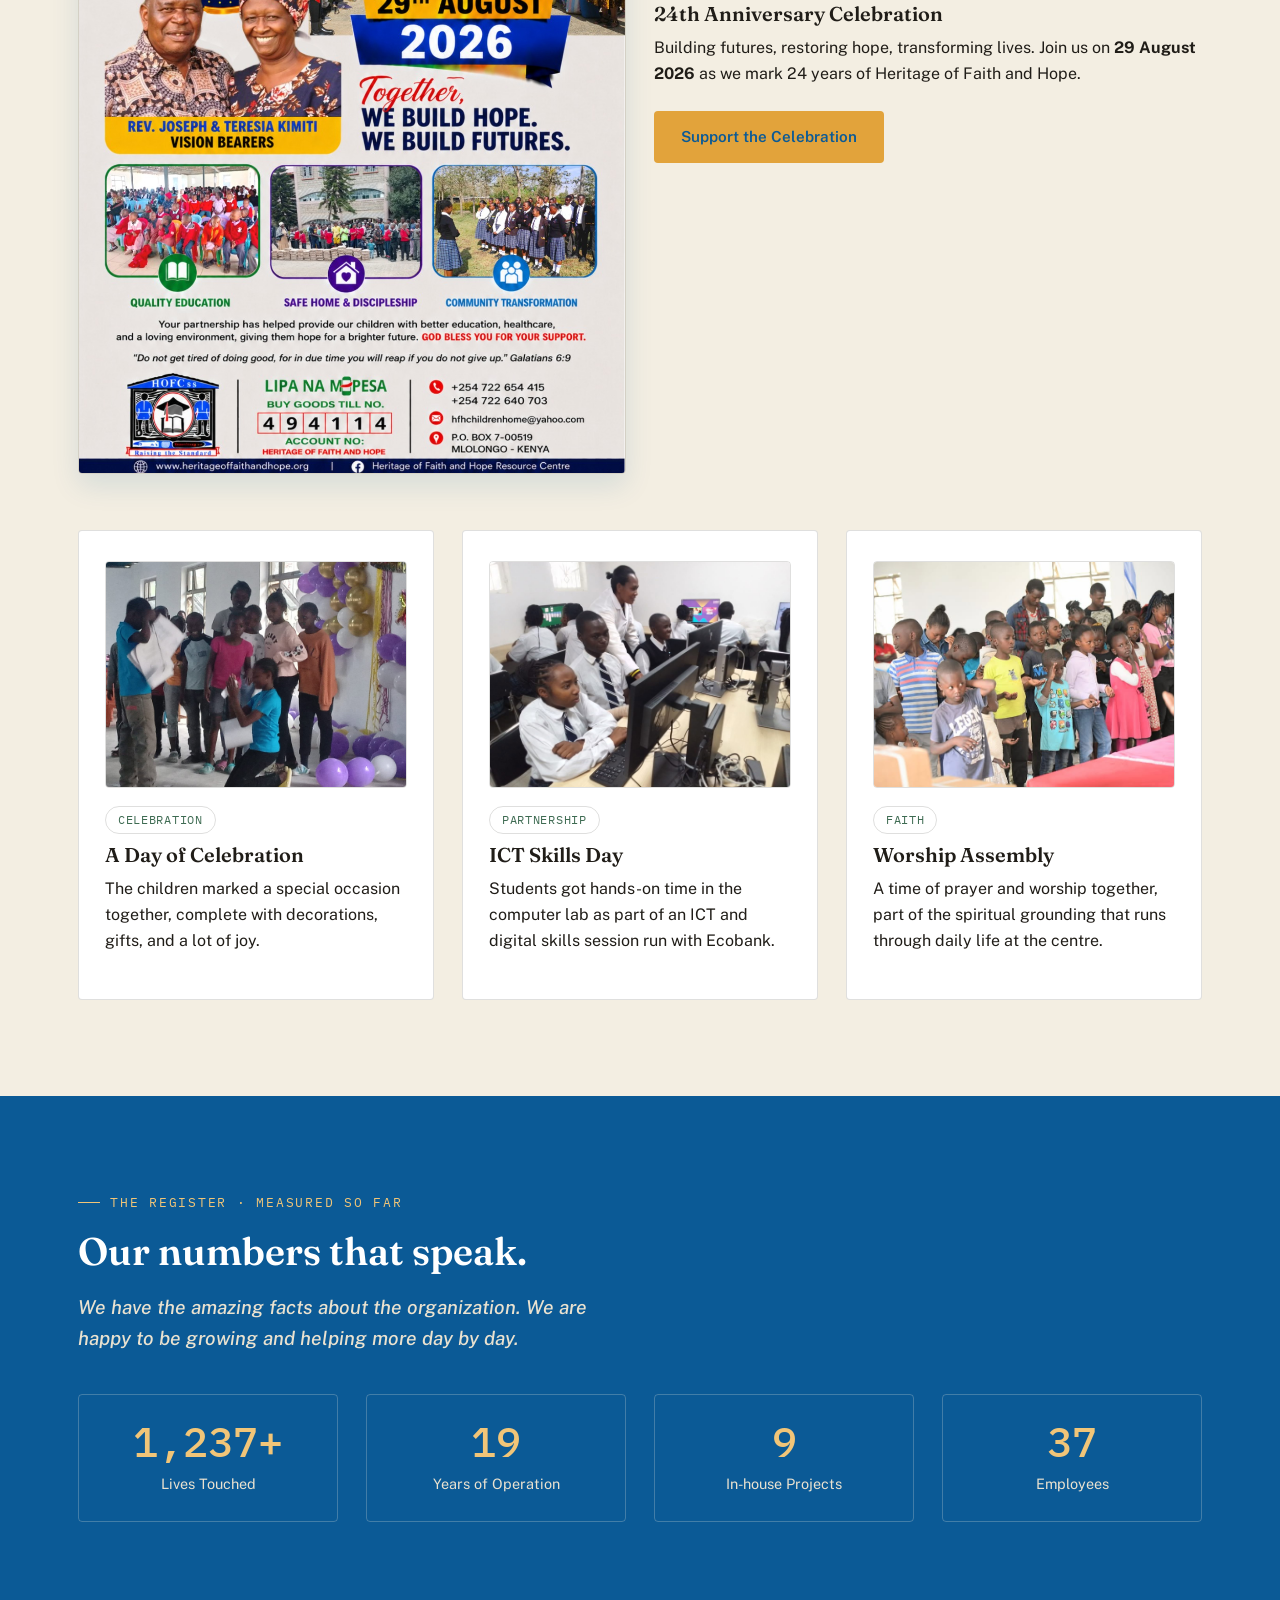
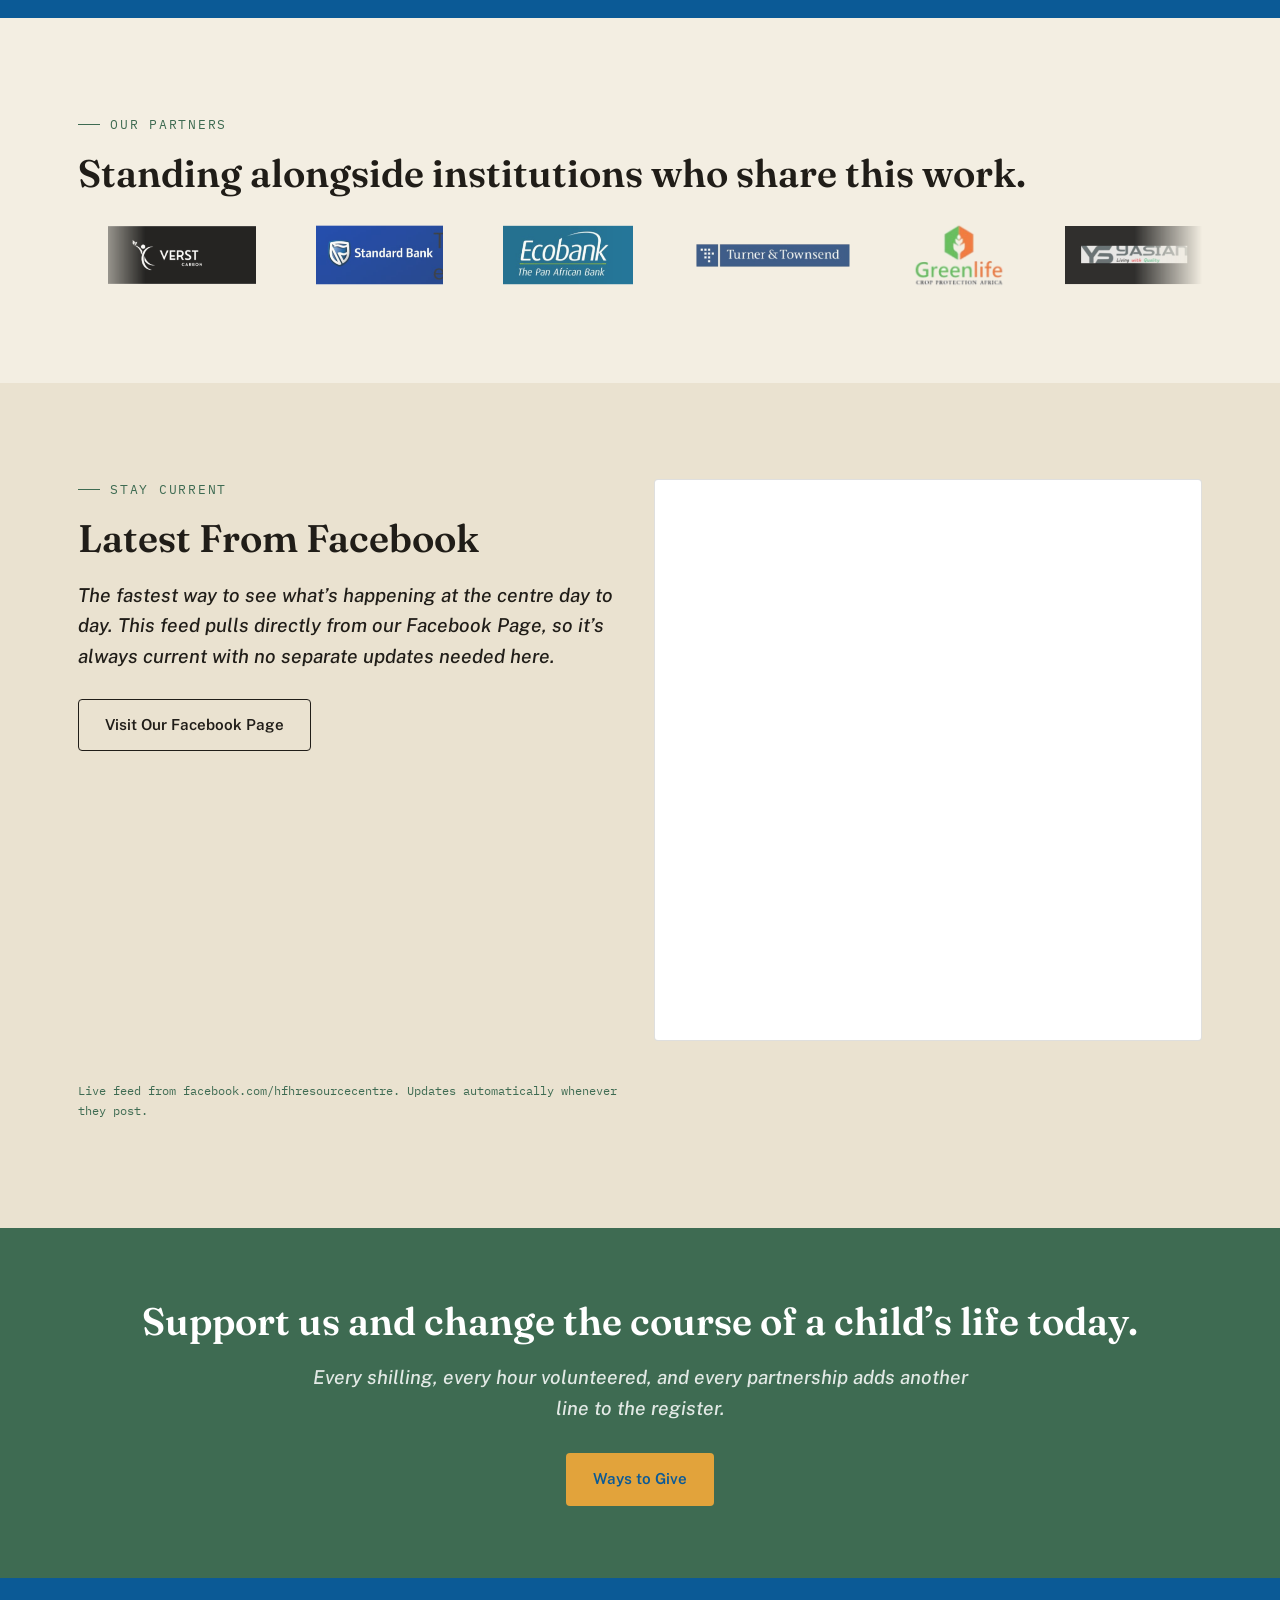
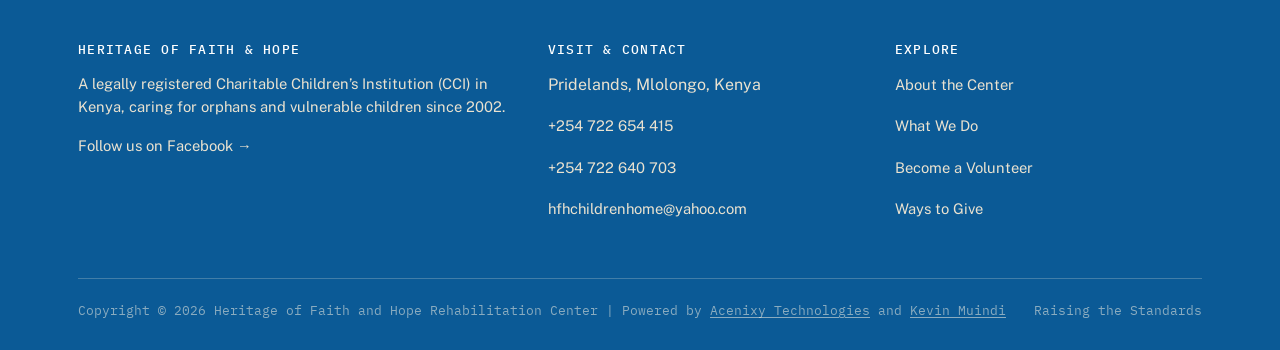
==== commit 9e0ef0b1: "Update index.html" ====
--- a/index.html
+++ b/index.html
@@ -4,7 +4,7 @@
 <meta charset="UTF-8">
 <meta name="viewport" content="width=device-width, initial-scale=1.0">
 <title>Home · Heritage of Faith and Hope</title>
-<meta name="description" content="Heritage of Faith and Hope Rehabilitation Center — safe housing, education, health care and counselling for orphans and vulnerable children in Kenya since 2002.">
+<meta name="description" content="Heritage of Faith and Hope Rehabilitation Center: safe housing, education, health care and counselling for orphans and vulnerable children in Kenya since 2002.">
 <link rel="stylesheet" href="css/styles.css">
 </head>
 <body>
@@ -49,7 +49,7 @@
           <div>
             <p class="eyebrow">Mlolongo, Kenya &middot; Est. 2002</p>
             <h1>Welcome to Heritage of Faith and Hope.</h1>
-            <p class="lede">A registered children&rsquo;s rehabilitation centre giving orphans and vulnerable children safe housing, education, health care, and counselling &mdash; from Play Group all the way to Senior School.</p>
+            <p class="lede">A registered children&rsquo;s rehabilitation centre giving orphans and vulnerable children safe housing, education, health care, and counselling, from Play Group all the way to Senior School.</p>
             <div class="hero-actions">
               <a href="about.html" class="btn btn-primary">Our Story</a>
               <a href="what-we-do.html" class="btn btn-ghost">What We Do</a>
@@ -69,7 +69,7 @@
           <div>
             <p class="eyebrow">Get Involved</p>
             <h1>Become a volunteer.</h1>
-            <p class="lede">Join a close-knit family, not a rota. Tutor a class, run a health session, mentor a teenager, or simply spend a day with the children &mdash; every hour changes something.</p>
+            <p class="lede">Join a close-knit family, not a rota. Tutor a class, run a health session, mentor a teenager, or simply spend a day with the children. Every hour changes something.</p>
             <div class="hero-actions">
               <a href="become-a-volunteer.html" class="btn btn-primary">Volunteer With Us</a>
               <a href="become-a-partner.html" class="btn btn-ghost">Partner Instead</a>
@@ -89,7 +89,7 @@
           <div>
             <p class="eyebrow">Give Today</p>
             <h1>Every gift becomes a child&rsquo;s next chapter.</h1>
-            <p class="lede">Give directly by M-Pesa or bank transfer. Sponsor a child&rsquo;s education, fund a project, or set up a recurring gift &mdash; every shilling reaches the centre directly.</p>
+            <p class="lede">Give directly by M-Pesa or bank transfer. Sponsor a child&rsquo;s education, fund a project, or set up a recurring gift. Every shilling reaches the centre directly.</p>
             <div class="hero-actions">
               <a href="donate.html" class="btn btn-primary">Ways to Give</a>
               <a href="portfolio.html" class="btn btn-ghost">See Our Projects</a>
@@ -117,7 +117,7 @@
       <div class="reveal">
         <p class="eyebrow">Register &middot; Founding Entry</p>
         <h2>A record that starts in 2002 and is still being written.</h2>
-        <p>Founded by Rev. Joseph and Teresia Waweru, the centre is a legally registered Charitable Children&rsquo;s Institution under the Government of Kenya &mdash; built on the same four commitments since day one.</p>
+        <p>Founded by Rev. Joseph and Teresia Waweru, the centre is a legally registered Charitable Children&rsquo;s Institution under the Government of Kenya, built on the same four commitments since day one.</p>
       </div>
       <div class="hero-panel reveal" style="background:#fff; border-color:var(--line);">
         <div class="register">
@@ -184,6 +184,52 @@
       </div>
       <div class="text-center reveal" style="margin-top:32px;">
         <a href="gallery.html" class="btn btn-ghost">See More Photos</a>
+      </div>
+    </div>
+  </section>
+
+  <section class="section">
+    <div class="container">
+      <p class="eyebrow">Recent Events</p>
+      <h2 class="reveal">What&rsquo;s been happening at the centre.</h2>
+
+      <div class="grid grid-2" style="align-items:center; margin-top:32px; margin-bottom:56px;">
+        <div class="reveal" style="text-align:center;">
+          <img src="assets/24th-anniversary-poster.jpg" alt="24th Anniversary poster, 29 August 2026" loading="lazy" style="max-width:100%; border-radius:var(--radius); border:1px solid var(--line); box-shadow:0 12px 28px rgba(11,90,150,0.12);">
+        </div>
+        <div class="reveal">
+          <span class="tag">Upcoming</span>
+          <h3>24th Anniversary Celebration</h3>
+          <p>Building futures, restoring hope, transforming lives. Join us on <strong>29 August 2026</strong> as we mark 24 years of Heritage of Faith and Hope.</p>
+          <a href="donate.html" class="btn btn-primary" style="margin-top:8px;">Support the Celebration</a>
+        </div>
+      </div>
+
+      <div class="grid grid-3" style="margin-top:32px;">
+        <div class="card reveal">
+          <div class="real-photo" style="margin-bottom:18px;">
+            <img src="assets/celebration-day.jpg" alt="A celebration day at the centre" loading="lazy">
+          </div>
+          <span class="tag">Celebration</span>
+          <h3>A Day of Celebration</h3>
+          <p>The children marked a special occasion together, complete with decorations, gifts, and a lot of joy.</p>
+        </div>
+        <div class="card reveal">
+          <div class="real-photo" style="margin-bottom:18px;">
+            <img src="assets/ict-skills-day.jpg" alt="ICT skills day with Ecobank" loading="lazy">
+          </div>
+          <span class="tag">Partnership</span>
+          <h3>ICT Skills Day</h3>
+          <p>Students got hands-on time in the computer lab as part of an ICT and digital skills session run with Ecobank.</p>
+        </div>
+        <div class="card reveal">
+          <div class="real-photo" style="margin-bottom:18px;">
+            <img src="assets/worship-assembly.jpg" alt="Worship assembly with the children" loading="lazy">
+          </div>
+          <span class="tag">Faith</span>
+          <h3>Worship Assembly</h3>
+          <p>A time of prayer and worship together, part of the spiritual grounding that runs through daily life at the centre.</p>
+        </div>
       </div>
     </div>
   </section>
@@ -224,7 +270,7 @@
       <div class="reveal">
         <p class="eyebrow">Stay Current</p>
         <h2>Latest From Facebook</h2>
-        <p class="lede">The fastest way to see what&rsquo;s happening at the centre day to day. This feed pulls directly from our Facebook Page, so it&rsquo;s always current &mdash; no separate updates needed here.</p>
+        <p class="lede">The fastest way to see what&rsquo;s happening at the centre day to day. This feed pulls directly from our Facebook Page, so it&rsquo;s always current with no separate updates needed here.</p>
         <a href="https://web.facebook.com/hfhresourcecentre" target="_blank" rel="noopener" class="btn btn-ghost" style="margin-top:8px;">Visit Our Facebook Page</a>
       </div>
       <div class="fb-embed-wrap reveal">
@@ -233,7 +279,7 @@
         allow="autoplay; clipboard-write; encrypted-media; picture-in-picture; web-share"
         title="Heritage of Faith and Hope on Facebook"></iframe>
     </div>
-    <p class="fb-embed-note">Live feed from <a href="https://www.facebook.com/hfhresourcecentre" target="_blank" rel="noopener">facebook.com/hfhresourcecentre</a> &mdash; updates automatically whenever they post.</p>
+    <p class="fb-embed-note">Live feed from <a href="https://www.facebook.com/hfhresourcecentre" target="_blank" rel="noopener">facebook.com/hfhresourcecentre</a>. Updates automatically whenever they post.</p>
     </div>
   </section>
 
@@ -273,7 +319,7 @@
         </div>
       </div>
       <div class="footer-bottom">
-        <span>&copy; 2026 Heritage of Faith and Hope Rehabilitation Center</span>
+        <span>Copyright &copy; 2026 Heritage of Faith and Hope Rehabilitation Center | Powered by <a href="https://acenixytech.co.ke/" target="_blank" rel="noopener">Acenixy Technologies</a> and <a href="https://muindikelvin.github.io/" target="_blank" rel="noopener">Kevin Muindi</a></span>
         <span>Raising the Standards</span>
       </div>
     </div>
--- a/css/styles.css
+++ b/css/styles.css
@@ -1,5 +1,5 @@
 /* ==========================================================================
-   Heritage of Faith and Hope — Design Tokens
+   Heritage of Faith and Hope: Design Tokens
    Palette: dusk indigo (trust/night) -> sunrise gold (hope) -> acacia green
    (growth/education) across a warm paper daylight base.
    ========================================================================== */
@@ -103,8 +103,7 @@
 /* ---------- Header / Nav ---------- */
 .site-header{
   position: sticky; top: 0; z-index: 100;
-  background: rgba(255,255,255,0.96);
-  backdrop-filter: blur(6px);
+  background: #fff;
   border-bottom: 1px solid var(--line);
   box-shadow: 0 1px 0 rgba(11,90,150,0.04);
 }
@@ -173,6 +172,7 @@
   .nav-toggle{ display: block; }
   .nav-links{
     position: fixed; top: var(--header-h, 73px); left: 0; right: 0; bottom: 0;
+    z-index: 500;
     background: #fff;
     flex-direction: column; align-items: stretch;
     padding: 20px; gap: 2px;
@@ -511,6 +511,8 @@
   font-size: 0.8rem; color: rgba(243,238,226,0.55);
   font-family: var(--font-mono);
 }
+.footer-bottom a{ color: inherit; text-decoration: underline; text-underline-offset: 2px; }
+.footer-bottom a:hover{ color: var(--gold-soft); }
 @media (max-width: 760px){ .footer-grid{ grid-template-columns: 1fr; } }
 
 /* ---------- Page header (interior pages) ---------- */
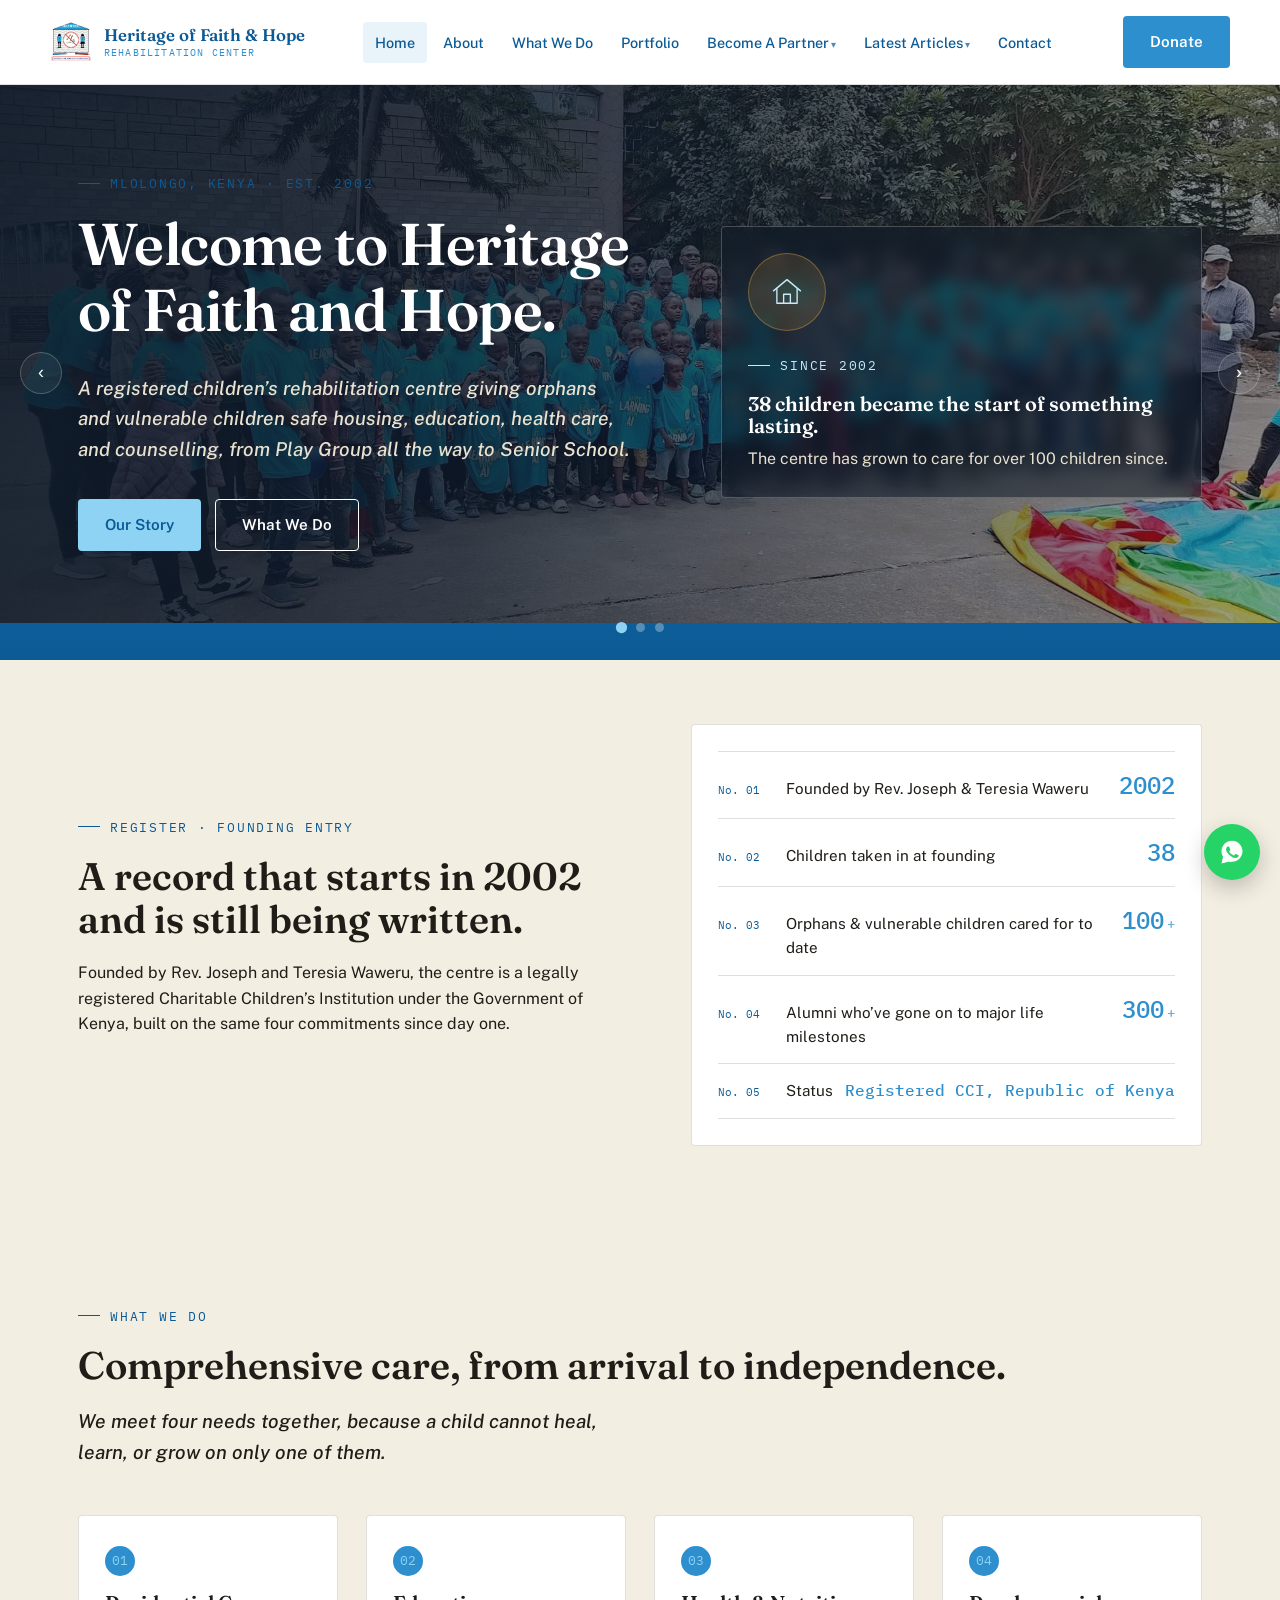
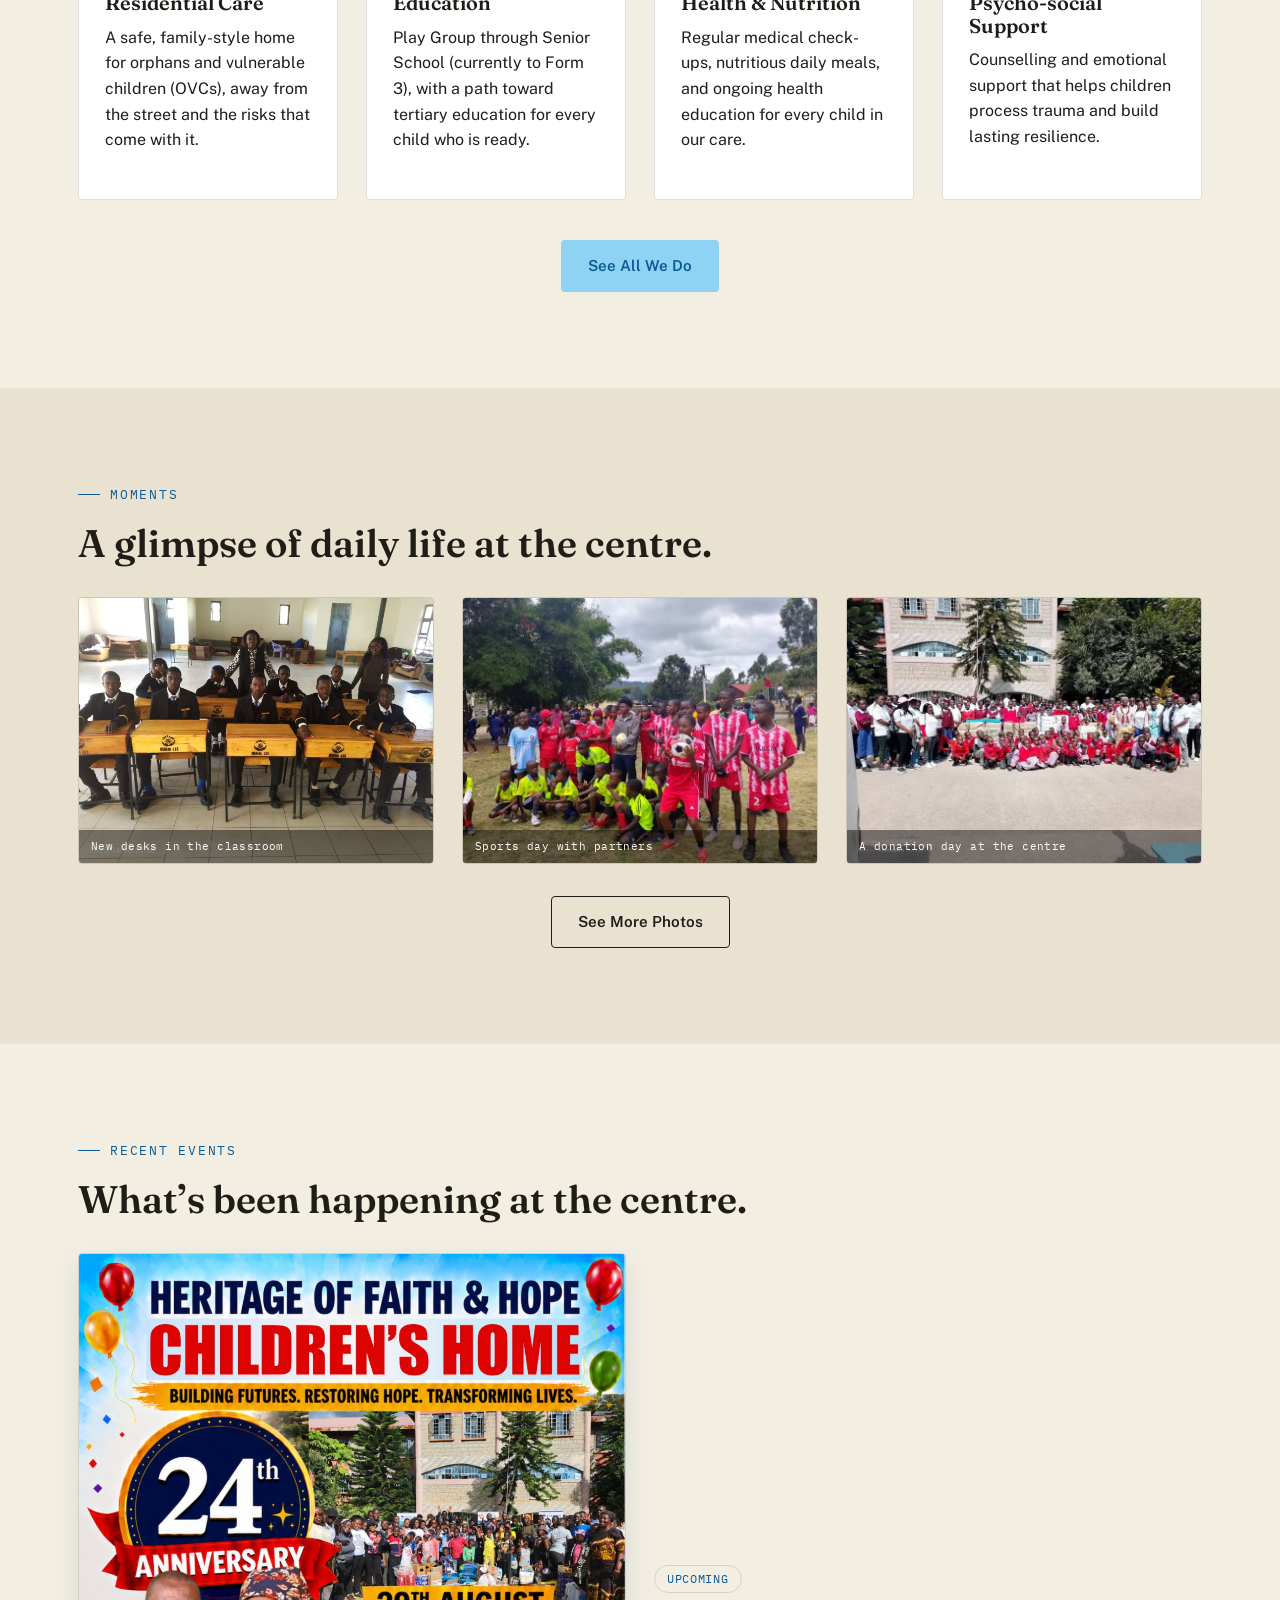
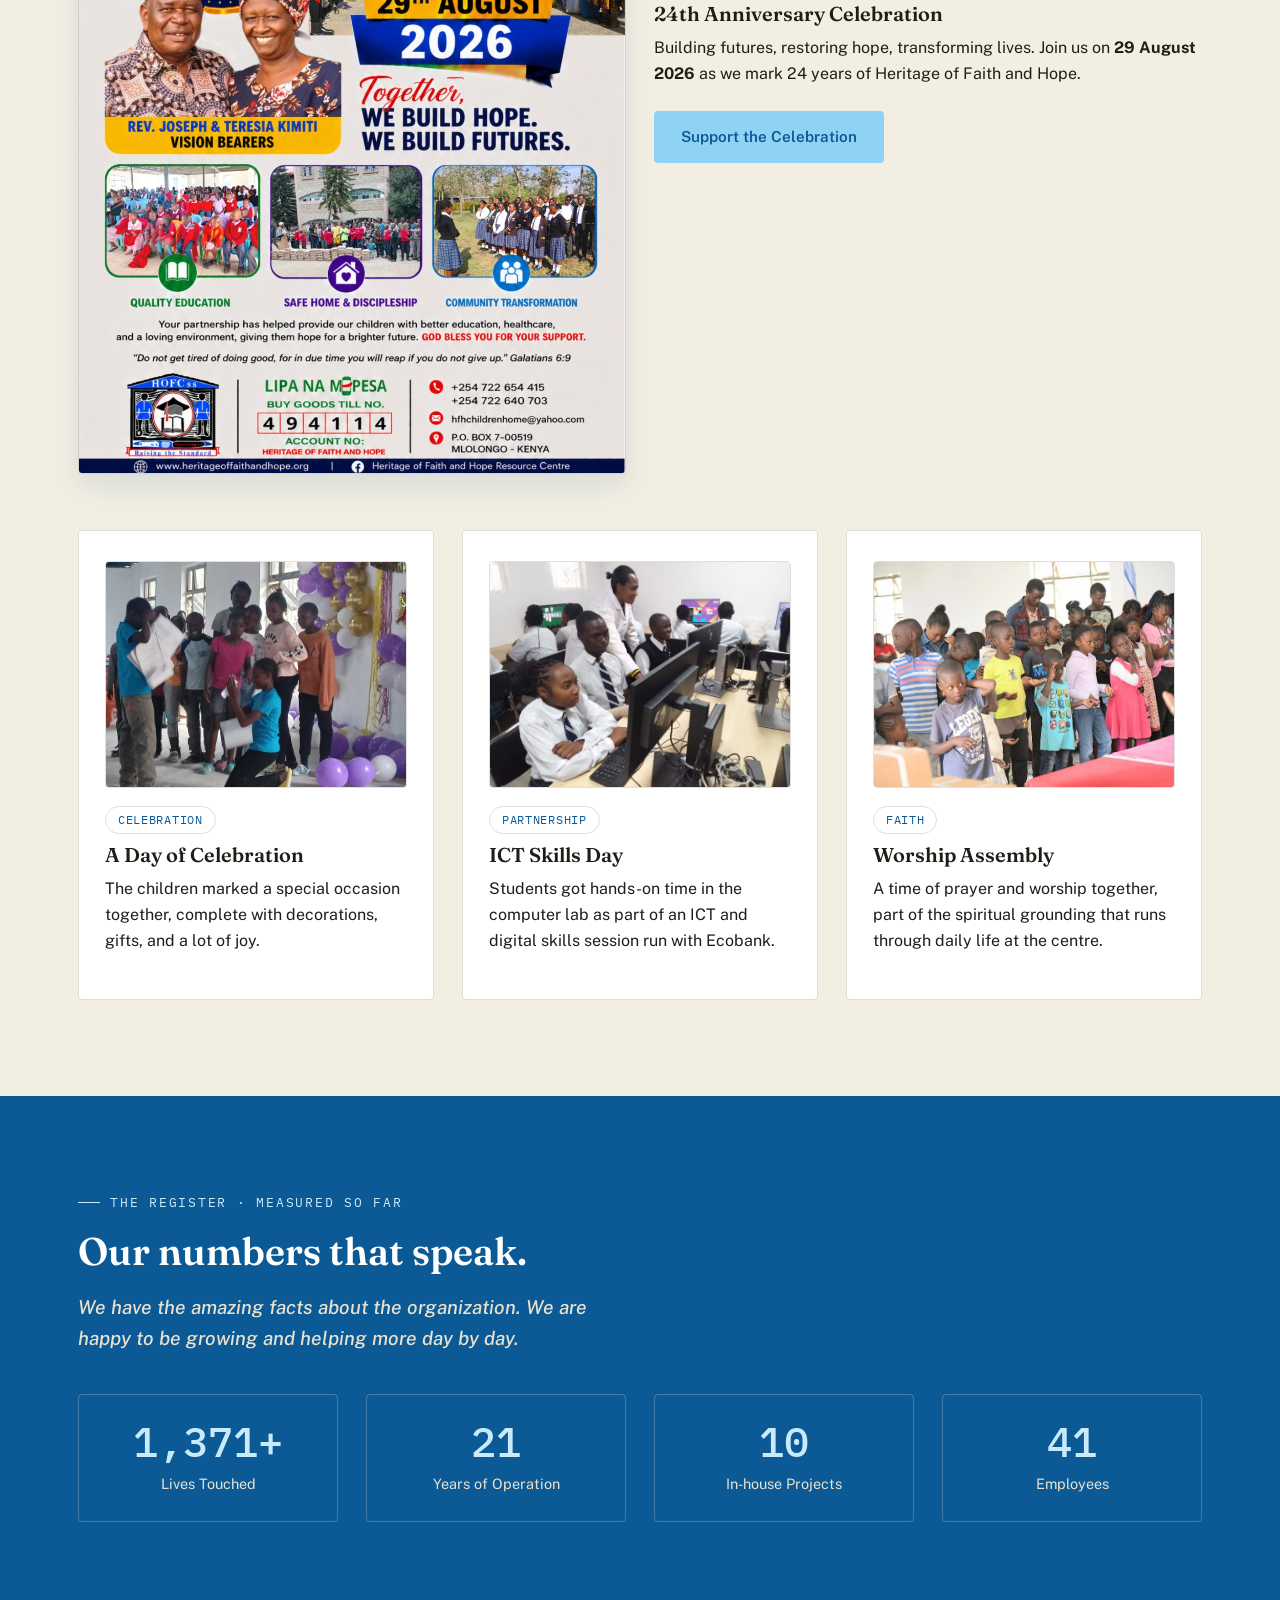
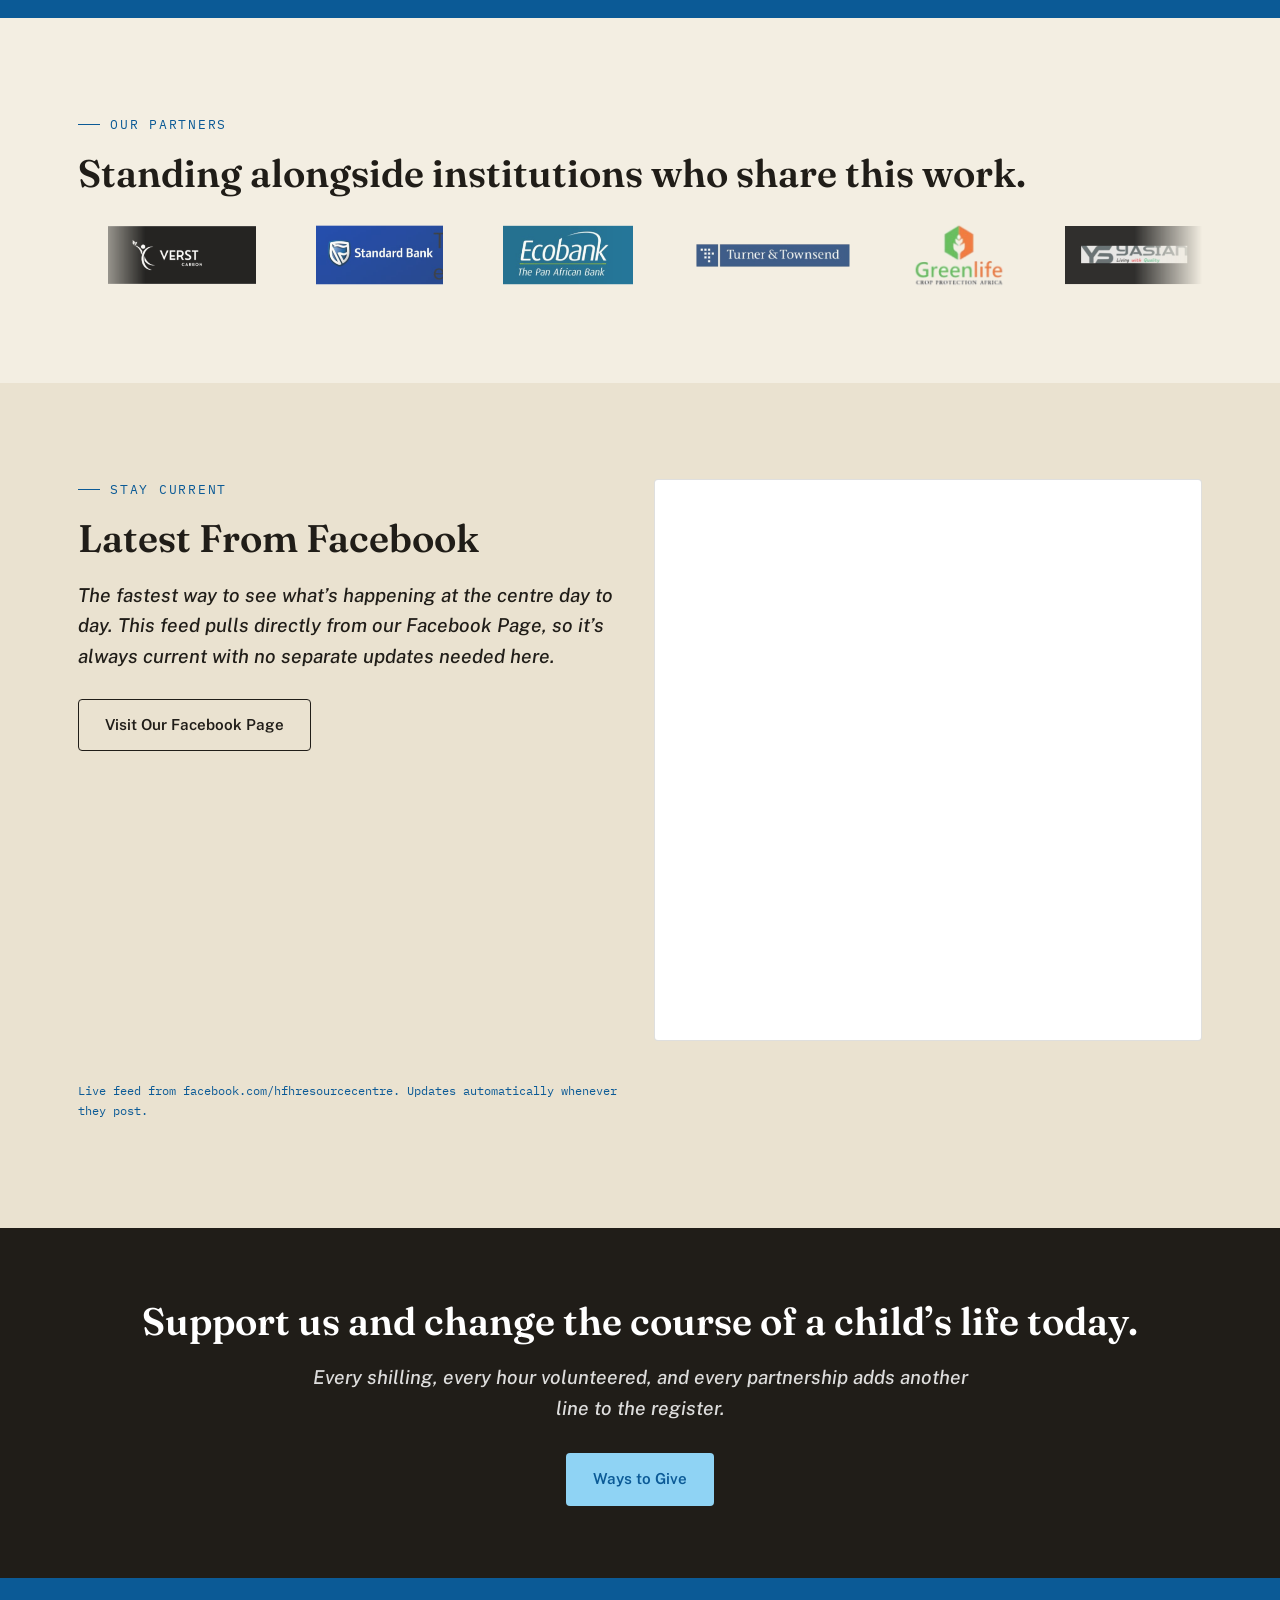
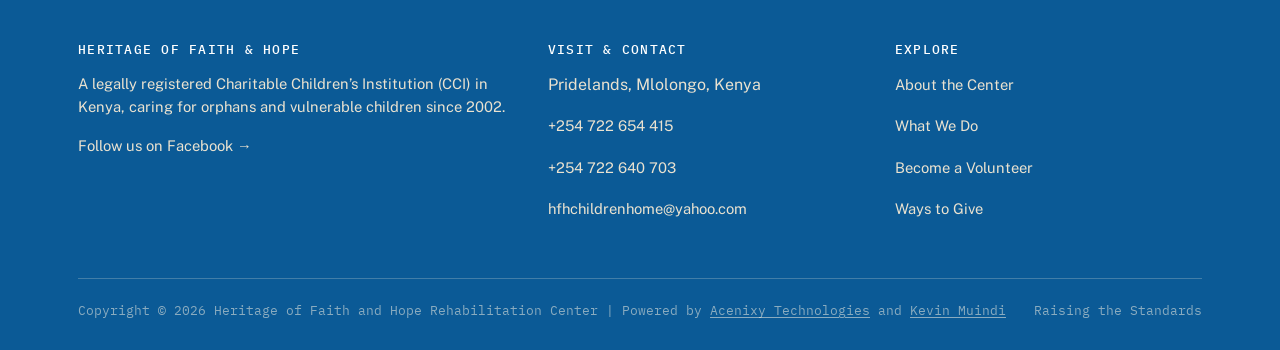
==== commit 34d709b6: "Update index.html" ====
--- a/index.html
+++ b/index.html
@@ -11,7 +11,7 @@
   <header class="site-header">
     <div class="container nav">
       <a class="brand" href="index.html">
-        <span class="brand-mark">HFH</span>
+        <img src="assets/logo.png" alt="Heritage of Faith and Hope logo" class="brand-mark">
         <span class="brand-word">Heritage of Faith &amp; Hope<small>Rehabilitation Center</small></span>
       </a>
       <nav aria-label="Primary">
@@ -324,6 +324,9 @@
       </div>
     </div>
   </footer>
-  <script src="js/main.js"></script>
+  <a href="https://wa.me/254722654415?text=Hi%2C%20I%27d%20like%20to%20get%20in%20touch%20with%20Heritage%20of%20Faith%20and%20Hope." target="_blank" rel="noopener" class="whatsapp-float" aria-label="Chat with us on WhatsApp">
+    <svg viewBox="0 0 32 32" xmlns="http://www.w3.org/2000/svg"><path d="M16.004 3C9.377 3 4 8.373 4 15c0 2.34.673 4.523 1.837 6.37L4 29l7.84-1.79A12.93 12.93 0 0 0 16.004 27C22.63 27 28 21.627 28 15S22.63 3 16.004 3Zm7.1 18.1c-.3.85-1.72 1.62-2.37 1.7-.6.08-1.36.11-2.2-.14-.5-.15-1.15-.37-1.98-.72-3.48-1.5-5.75-5-5.92-5.24-.17-.24-1.41-1.88-1.41-3.58 0-1.7.9-2.53 1.21-2.88.32-.35.7-.44.93-.44.24 0 .47 0 .68.01.22.01.51-.08.8.61.3.71 1.01 2.46 1.1 2.64.09.18.15.4.03.64-.12.24-.18.39-.36.6-.18.21-.38.47-.54.63-.18.18-.37.37-.16.73.21.36.93 1.53 1.99 2.48 1.37 1.22 2.52 1.6 2.88 1.78.36.18.57.15.78-.09.21-.24.9-1.05 1.14-1.41.24-.36.48-.3.81-.18.33.12 2.1.99 2.46 1.17.36.18.6.27.69.42.09.15.09.85-.21 1.7Z"/></svg>
+  </a>
+    <script src="js/main.js"></script>
 </body>
 </html>
--- a/css/styles.css
+++ b/css/styles.css
@@ -1,7 +1,7 @@
 /* ==========================================================================
    Heritage of Faith and Hope: Design Tokens
-   Palette: dusk indigo (trust/night) -> sunrise gold (hope) -> acacia green
-   (growth/education) across a warm paper daylight base.
+   Palette: sky blue (brand) across a warm paper daylight base, with
+   acacia green (growth/education) and clay (urgent CTA) as accents.
    ========================================================================== */
 
 @import url('https://fonts.googleapis.com/css2?family=Fraunces:ital,opsz,wght@0,9..144,300;0,9..144,500;0,9..144,600;0,9..144,700;1,9..144,500;1,9..144,600&family=Public+Sans:wght@400;500;600;700&family=IBM+Plex+Mono:wght@400;500&display=swap');
@@ -12,8 +12,8 @@
   --paper-2:    #EAE2D0;
   --indigo:     #2D8FCE;
   --indigo-2:   #0B5A96;
-  --gold:       #E2A33B;
-  --gold-soft:  #F1C578;
+  --gold:       #8FD3F4;
+  --gold-soft:  #C9EAFB;
   --acacia:     #3E6B52;
   --clay:       #B5532C;
   --line:       rgba(32,29,24,0.14);
@@ -57,7 +57,7 @@
   font-size: 12.5px;
   letter-spacing: 0.14em;
   text-transform: uppercase;
-  color: var(--acacia);
+  color: var(--indigo-2);
   display: flex;
   align-items: center;
   gap: 10px;
@@ -96,8 +96,8 @@
 .btn-ghost{ border-color: currentColor; color: inherit; background: transparent; }
 .section--dark .btn-ghost{ color: var(--paper); }
 .btn-ghost:hover{ background: rgba(255,255,255,0.08); }
-.btn-donate{ background: var(--clay); color: #fff; }
-.btn-donate:hover{ background: #9a4522; }
+.btn-donate{ background: var(--indigo); color: #fff; }
+.btn-donate:hover{ background: var(--indigo-2); }
 .btn-block{ width: 100%; justify-content: center; }
 
 /* ---------- Header / Nav ---------- */
@@ -117,18 +117,15 @@
   font-family: var(--font-display);
 }
 .brand-mark{
-  width: 40px; height: 40px; border-radius: 50%;
-  background: var(--gold);
-  color: var(--indigo-2);
-  display: flex; align-items: center; justify-content: center;
-  font-family: var(--font-mono);
-  font-weight: 500; font-size: 12px; letter-spacing: 0.03em;
+  height: 46px;
+  width: auto;
   flex-shrink: 0;
+  object-fit: contain;
 }
 .brand-word{ font-size: 1.05rem; line-height: 1.15; font-weight: 600; color: var(--indigo-2); }
 .brand-word small{
   display: block; font-family: var(--font-mono); font-size: 10px;
-  letter-spacing: 0.12em; text-transform: uppercase; color: var(--acacia);
+  letter-spacing: 0.12em; text-transform: uppercase; color: var(--indigo);
   font-weight: 400; margin-top: 2px;
 }
 
@@ -291,7 +288,7 @@
   border-bottom: 1px solid var(--line);
 }
 .register-line:first-child{ border-top: 1px solid var(--line); }
-.register-no{ font-size: 11px; color: var(--acacia); width: 56px; flex-shrink: 0; }
+.register-no{ font-size: 11px; color: var(--indigo-2); width: 56px; flex-shrink: 0; }
 .section--dark .register-no{ color: var(--gold-soft); }
 .register-label{ flex: 1; font-family: var(--font-body); font-size: 0.95rem; padding: 0 12px; }
 .register-value{ font-size: 1.5rem; font-weight: 500; color: var(--indigo); white-space: nowrap; }
@@ -310,7 +307,7 @@
   background: var(--gold); border: 2px solid var(--paper);
   box-shadow: 0 0 0 1px var(--line);
 }
-.timeline-date{ font-family: var(--font-mono); font-size: 12.5px; color: var(--acacia); letter-spacing: 0.05em; }
+.timeline-date{ font-family: var(--font-mono); font-size: 12.5px; color: var(--indigo-2); letter-spacing: 0.05em; }
 .timeline-entry h3{ margin: 4px 0 6px; }
 
 /* ---------- Cards / Grids ---------- */
@@ -366,8 +363,8 @@
     radial-gradient(circle at 85% 90%, rgba(0,0,0,0.18) 0, transparent 45%);
 }
 .bg-indigo{ background: linear-gradient(150deg, var(--indigo), var(--indigo-2)); }
-.bg-gold{ background: linear-gradient(150deg, var(--gold), #b9781f); }
-.bg-acacia{ background: linear-gradient(150deg, var(--acacia), #24422f); }
+.bg-gold{ background: linear-gradient(150deg, var(--gold), var(--indigo-2)); }
+.bg-acacia{ background: linear-gradient(150deg, #2A2A28, var(--ink)); }
 .bg-clay{ background: linear-gradient(150deg, var(--clay), #6f2f16); }
 
 .real-photo{
@@ -449,7 +446,7 @@
   border: 1px solid var(--line); border-radius: var(--radius); background: #fff; color: var(--ink);
 }
 .form-field textarea{ resize: vertical; min-height: 120px; }
-.form-note{ font-family: var(--font-mono); font-size: 12px; color: var(--acacia); margin-top: -6px; }
+.form-note{ font-family: var(--font-mono); font-size: 12px; color: var(--indigo-2); margin-top: -6px; }
 
 /* ---------- Donate detail box ---------- */
 .pay-box{
@@ -458,18 +455,18 @@
 }
 .pay-row{ display: flex; justify-content: space-between; gap: 20px; padding: 10px 0; border-bottom: 1px solid var(--line); font-size: 0.95rem; }
 .pay-row:last-child{ border-bottom: none; }
-.pay-row .k{ color: var(--acacia); font-family: var(--font-mono); font-size: 12.5px; text-transform: uppercase; letter-spacing: 0.06em; }
+.pay-row .k{ color: var(--indigo-2); font-family: var(--font-mono); font-size: 12.5px; text-transform: uppercase; letter-spacing: 0.06em; }
 .pay-row .v{ font-weight: 600; font-family: var(--font-mono); }
 
 /* ---------- Donate page extras ---------- */
 .pay-row{ position: relative; }
 .copy-btn{
   font-family: var(--font-mono); font-size: 11px; letter-spacing: 0.04em; text-transform: uppercase;
-  border: 1px solid var(--line); border-radius: 999px; background: #fff; color: var(--acacia);
+  border: 1px solid var(--line); border-radius: 999px; background: #fff; color: var(--indigo-2);
   padding: 4px 10px; margin-left: 12px; cursor: pointer; flex-shrink: 0;
   transition: background 0.15s ease, color 0.15s ease, border-color 0.15s ease;
 }
-.copy-btn:hover{ background: var(--acacia); color: #fff; border-color: var(--acacia); }
+.copy-btn:hover{ background: var(--indigo-2); color: #fff; border-color: var(--indigo-2); }
 .copy-btn.is-copied{ background: var(--gold); color: var(--indigo-2); border-color: var(--gold); }
 .pay-row .v-wrap{ display: flex; align-items: center; }
 
@@ -482,7 +479,7 @@
 }
 .amount-chip:hover{ transform: translateY(-3px); box-shadow: 0 10px 22px rgba(31,58,95,0.1); border-color: rgba(226,163,59,0.5); }
 .amount-value{ font-family: var(--font-mono); font-size: 1.3rem; font-weight: 500; color: var(--indigo); }
-.amount-impact{ font-size: 0.82rem; color: var(--acacia); margin-top: 6px; }
+.amount-impact{ font-size: 0.82rem; color: var(--indigo-2); margin-top: 6px; }
 
 .whatsapp-cta{
   display: inline-flex; align-items: center; gap: 10px;
@@ -492,8 +489,28 @@
 .whatsapp-cta svg{ width: 20px; height: 20px; flex-shrink: 0; }
 .whatsapp-cta:hover{ background: #1ebe5a; }
 
+/* ---------- Floating WhatsApp button ---------- */
+.whatsapp-float{
+  position: fixed;
+  right: 20px;
+  bottom: 20px;
+  z-index: 400;
+  width: 56px; height: 56px;
+  border-radius: 50%;
+  background: #25D366;
+  display: flex; align-items: center; justify-content: center;
+  box-shadow: 0 8px 22px rgba(0,0,0,0.22);
+  transition: transform 0.2s ease, box-shadow 0.2s ease;
+}
+.whatsapp-float:hover{ transform: scale(1.08); box-shadow: 0 10px 26px rgba(0,0,0,0.28); }
+.whatsapp-float svg{ width: 28px; height: 28px; fill: #fff; }
+@media (max-width: 600px){
+  .whatsapp-float{ right: 14px; bottom: 14px; width: 50px; height: 50px; }
+  .whatsapp-float svg{ width: 25px; height: 25px; }
+}
+
 .cta-band{
-  background: var(--acacia); color: #fff; text-align: center; padding: 72px 0;
+  background: var(--ink); color: #fff; text-align: center; padding: 72px 0;
 }
 .cta-band h2{ color: #fff; }
 .cta-band .lede{ margin: 0 auto 30px; color: rgba(255,255,255,0.85); }
@@ -563,14 +580,14 @@
   max-width: 560px;
 }
 .fb-embed-wrap iframe{ display: block; width: 100%; }
-.fb-embed-note{ font-family: var(--font-mono); font-size: 12px; color: var(--acacia); margin-top: 12px; }
+.fb-embed-note{ font-family: var(--font-mono); font-size: 12px; color: var(--indigo-2); margin-top: 12px; }
 
 .mt-0{ margin-top: 0; } .mb-0{ margin-bottom: 0; }
 .text-center{ text-align: center; }
 .stack{ display:flex; flex-direction:column; gap: 8px; }
 .tag{
   display:inline-block; font-family: var(--font-mono); font-size: 11.5px; letter-spacing: 0.06em;
-  text-transform: uppercase; color: var(--acacia); border: 1px solid var(--line); border-radius: 999px;
+  text-transform: uppercase; color: var(--indigo-2); border: 1px solid var(--line); border-radius: 999px;
   padding: 4px 12px; margin-bottom: 10px;
 }
 
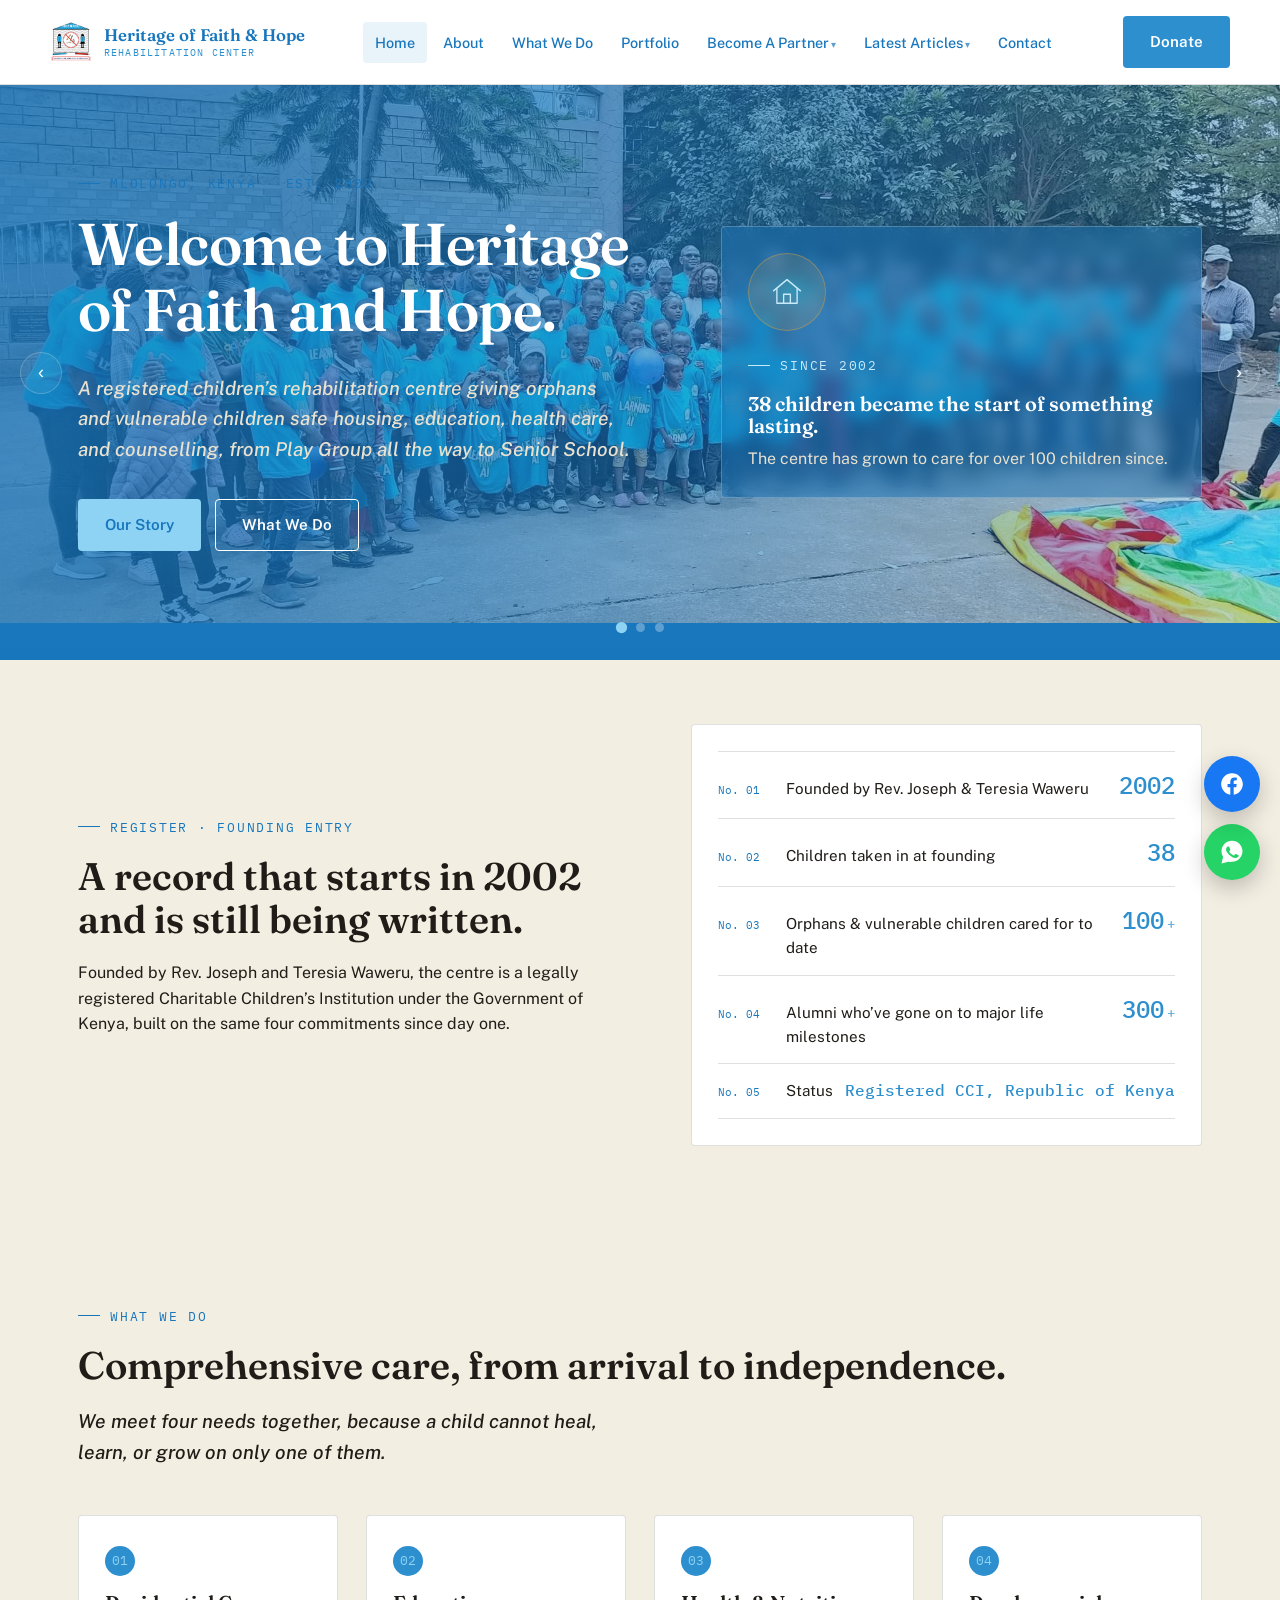
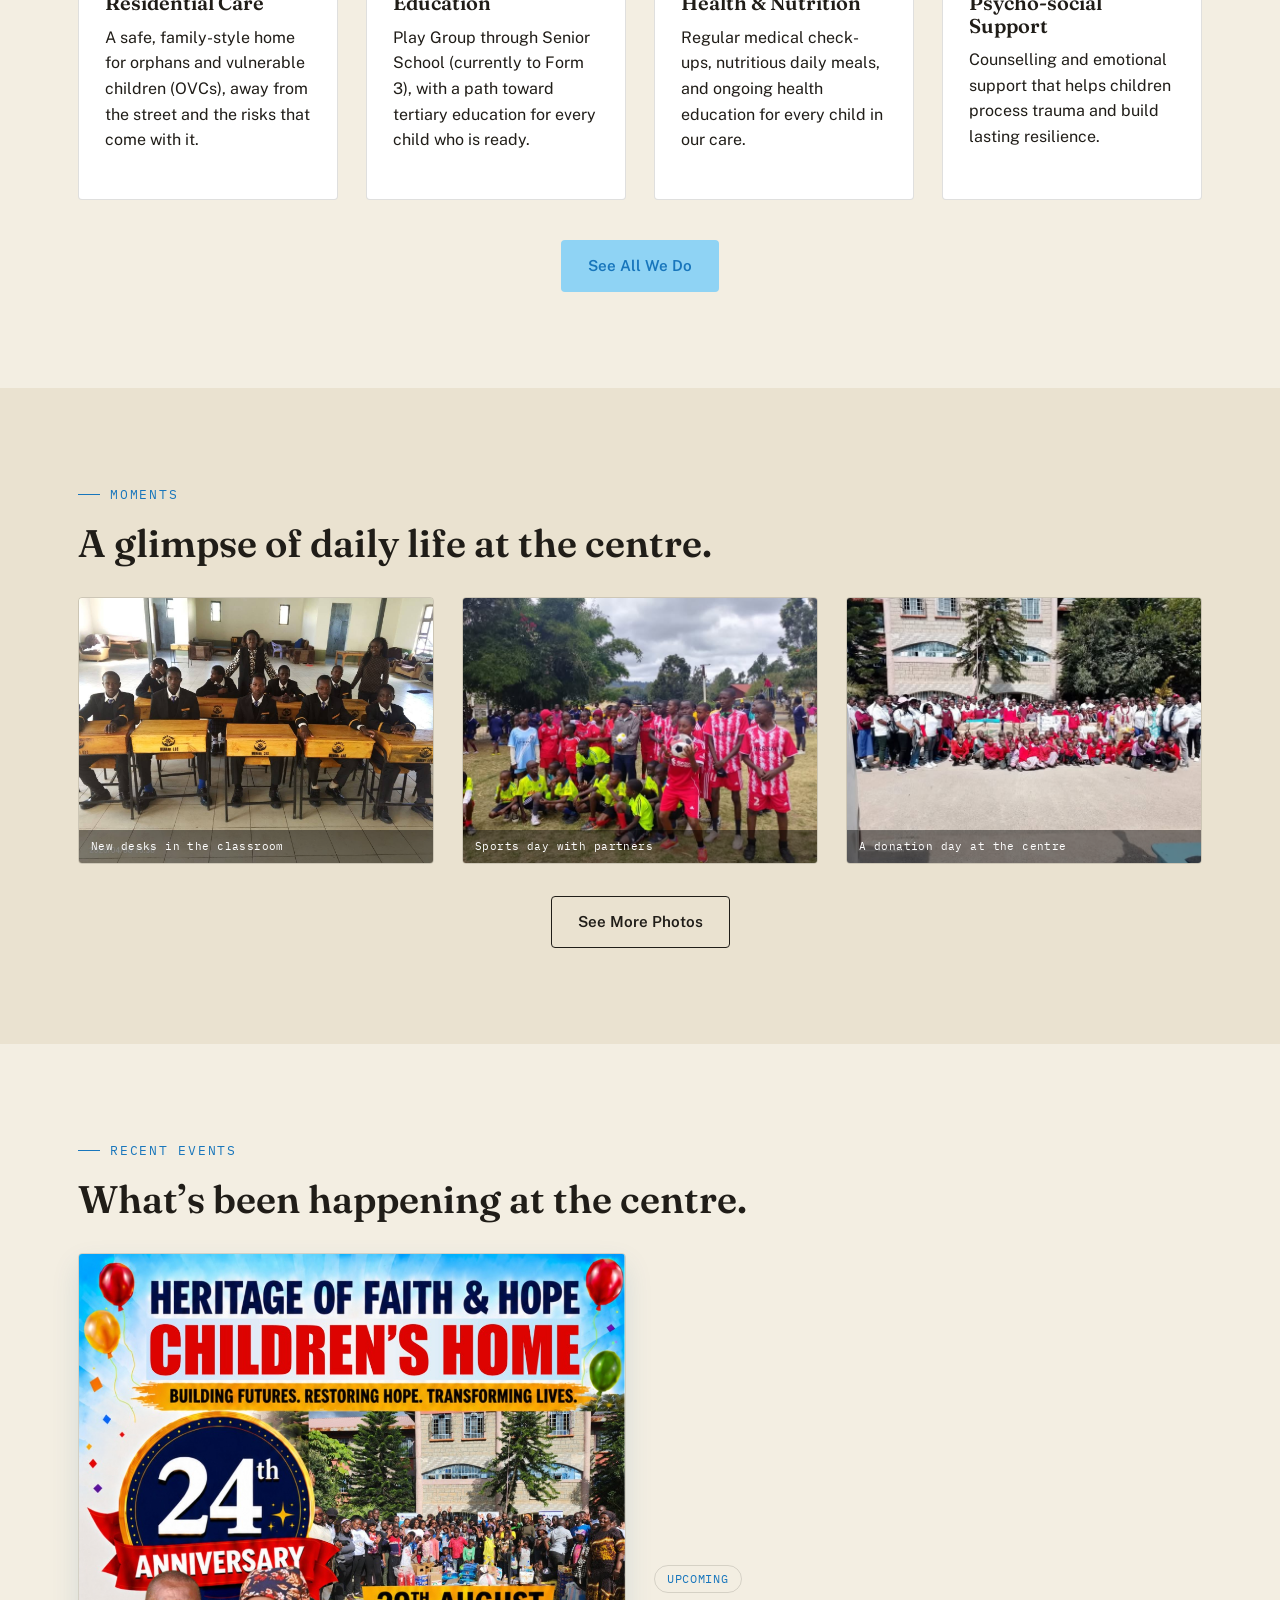
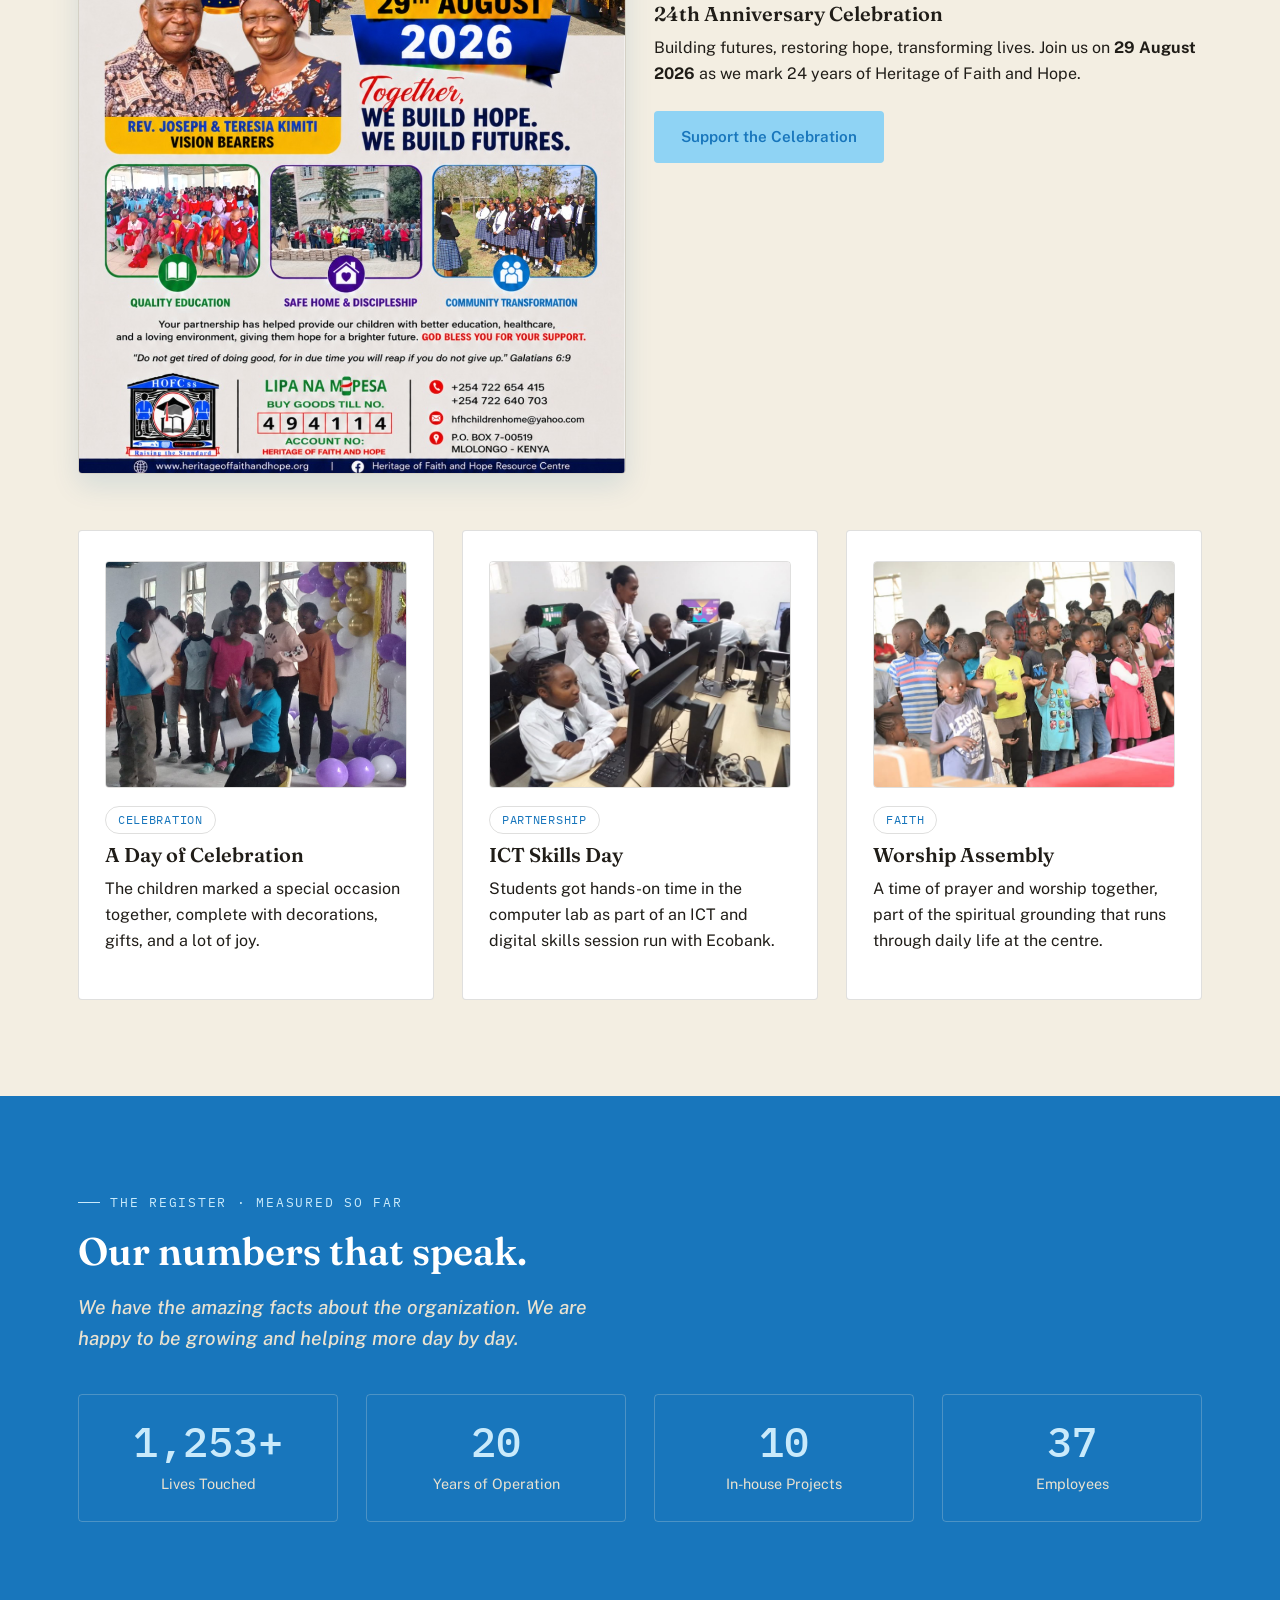
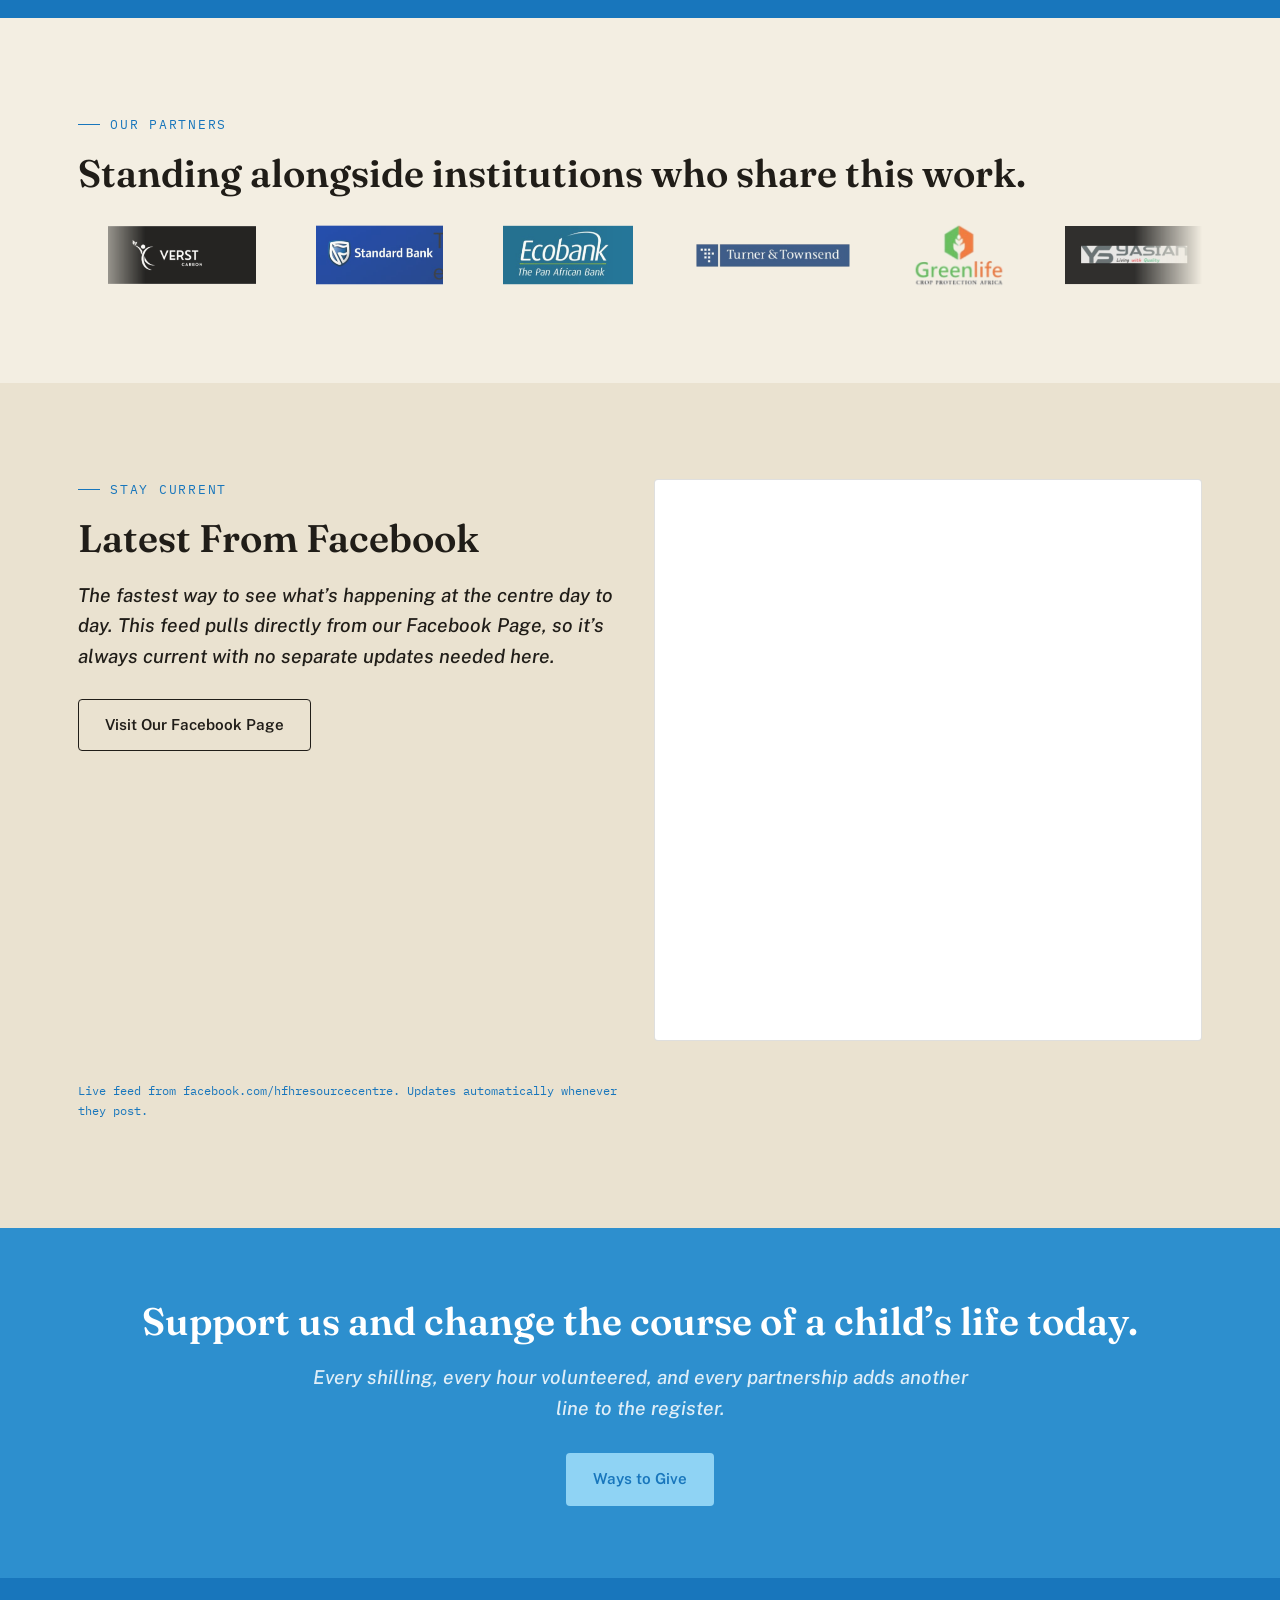
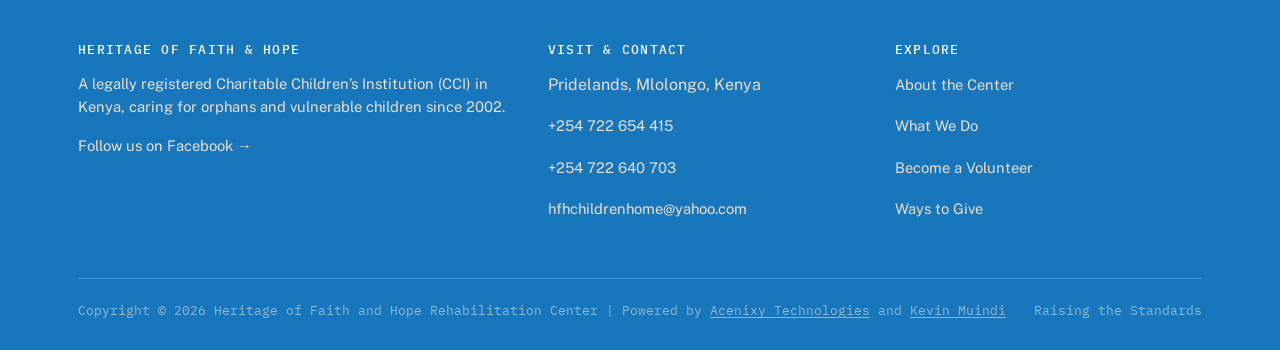
==== commit 732eaaaf: "Update index.html" ====
--- a/index.html
+++ b/index.html
@@ -327,6 +327,9 @@
   <a href="https://wa.me/254722654415?text=Hi%2C%20I%27d%20like%20to%20get%20in%20touch%20with%20Heritage%20of%20Faith%20and%20Hope." target="_blank" rel="noopener" class="whatsapp-float" aria-label="Chat with us on WhatsApp">
     <svg viewBox="0 0 32 32" xmlns="http://www.w3.org/2000/svg"><path d="M16.004 3C9.377 3 4 8.373 4 15c0 2.34.673 4.523 1.837 6.37L4 29l7.84-1.79A12.93 12.93 0 0 0 16.004 27C22.63 27 28 21.627 28 15S22.63 3 16.004 3Zm7.1 18.1c-.3.85-1.72 1.62-2.37 1.7-.6.08-1.36.11-2.2-.14-.5-.15-1.15-.37-1.98-.72-3.48-1.5-5.75-5-5.92-5.24-.17-.24-1.41-1.88-1.41-3.58 0-1.7.9-2.53 1.21-2.88.32-.35.7-.44.93-.44.24 0 .47 0 .68.01.22.01.51-.08.8.61.3.71 1.01 2.46 1.1 2.64.09.18.15.4.03.64-.12.24-.18.39-.36.6-.18.21-.38.47-.54.63-.18.18-.37.37-.16.73.21.36.93 1.53 1.99 2.48 1.37 1.22 2.52 1.6 2.88 1.78.36.18.57.15.78-.09.21-.24.9-1.05 1.14-1.41.24-.36.48-.3.81-.18.33.12 2.1.99 2.46 1.17.36.18.6.27.69.42.09.15.09.85-.21 1.7Z"/></svg>
   </a>
+    <a href="https://www.facebook.com/hfhresourcecentre" target="_blank" rel="noopener" class="facebook-float" aria-label="Visit our Facebook page">
+    <svg viewBox="0 0 24 24" xmlns="http://www.w3.org/2000/svg"><path d="M22 12.06C22 6.505 17.523 2 12 2S2 6.505 2 12.06c0 5.02 3.657 9.184 8.438 9.94v-7.03H7.898v-2.91h2.54V9.845c0-2.522 1.492-3.915 3.777-3.915 1.094 0 2.238.196 2.238.196v2.475h-1.26c-1.243 0-1.63.774-1.63 1.567v1.882h2.773l-.443 2.91h-2.33V22c4.78-.756 8.437-4.92 8.437-9.94Z"/></svg>
+  </a>
     <script src="js/main.js"></script>
 </body>
 </html>
--- a/css/styles.css
+++ b/css/styles.css
@@ -11,7 +11,7 @@
   --paper:      #F3EEE2;
   --paper-2:    #EAE2D0;
   --indigo:     #2D8FCE;
-  --indigo-2:   #0B5A96;
+  --indigo-2:   #1876BC;
   --gold:       #8FD3F4;
   --gold-soft:  #C9EAFB;
   --acacia:     #3E6B52;
@@ -200,7 +200,7 @@
   border: 1px solid var(--line-light);
   border-radius: var(--radius);
   padding: 26px;
-  background: rgba(15,26,41,0.5);
+  background: rgba(24,118,188,0.45);
   backdrop-filter: blur(8px);
   -webkit-backdrop-filter: blur(8px);
 }
@@ -230,8 +230,8 @@
   content:"";
   position:absolute; inset:0;
   background:
-    linear-gradient(100deg, rgba(15,26,41,0.94) 0%, rgba(15,26,41,0.82) 40%, rgba(15,26,41,0.55) 75%, rgba(15,26,41,0.4) 100%),
-    radial-gradient(ellipse 900px 500px at 85% -10%, rgba(226,163,59,0.12), transparent);
+    linear-gradient(100deg, rgba(24,118,188,0.82) 0%, rgba(24,118,188,0.68) 40%, rgba(24,118,188,0.42) 75%, rgba(24,118,188,0.28) 100%),
+    radial-gradient(ellipse 900px 500px at 85% -10%, rgba(143,211,244,0.16), transparent);
   pointer-events: none;
 }
 .carousel-slide .hero-grid{ position: relative; z-index: 1; }
@@ -364,7 +364,7 @@
 }
 .bg-indigo{ background: linear-gradient(150deg, var(--indigo), var(--indigo-2)); }
 .bg-gold{ background: linear-gradient(150deg, var(--gold), var(--indigo-2)); }
-.bg-acacia{ background: linear-gradient(150deg, #2A2A28, var(--ink)); }
+.bg-acacia{ background: linear-gradient(150deg, var(--indigo-2), var(--gold)); }
 .bg-clay{ background: linear-gradient(150deg, var(--clay), #6f2f16); }
 
 .real-photo{
@@ -509,8 +509,27 @@
   .whatsapp-float svg{ width: 25px; height: 25px; }
 }
 
+.facebook-float{
+  position: fixed;
+  right: 20px;
+  bottom: 88px;
+  z-index: 400;
+  width: 56px; height: 56px;
+  border-radius: 50%;
+  background: #1877F2;
+  display: flex; align-items: center; justify-content: center;
+  box-shadow: 0 8px 22px rgba(0,0,0,0.22);
+  transition: transform 0.2s ease, box-shadow 0.2s ease;
+}
+.facebook-float:hover{ transform: scale(1.08); box-shadow: 0 10px 26px rgba(0,0,0,0.28); }
+.facebook-float svg{ width: 26px; height: 26px; fill: #fff; }
+@media (max-width: 600px){
+  .facebook-float{ right: 14px; bottom: 76px; width: 50px; height: 50px; }
+  .facebook-float svg{ width: 23px; height: 23px; }
+}
+
 .cta-band{
-  background: var(--ink); color: #fff; text-align: center; padding: 72px 0;
+  background: var(--indigo); color: #fff; text-align: center; padding: 72px 0;
 }
 .cta-band h2{ color: #fff; }
 .cta-band .lede{ margin: 0 auto 30px; color: rgba(255,255,255,0.85); }
@@ -545,7 +564,7 @@
 .page-head::before{
   content: "";
   position: absolute; inset: 0;
-  background: linear-gradient(100deg, rgba(15,26,41,0.92) 0%, rgba(15,26,41,0.8) 45%, rgba(15,26,41,0.55) 100%);
+  background: linear-gradient(100deg, rgba(24,118,188,0.82) 0%, rgba(24,118,188,0.68) 45%, rgba(24,118,188,0.42) 100%);
   pointer-events: none;
 }
 .page-head .container{ position: relative; z-index: 1; }
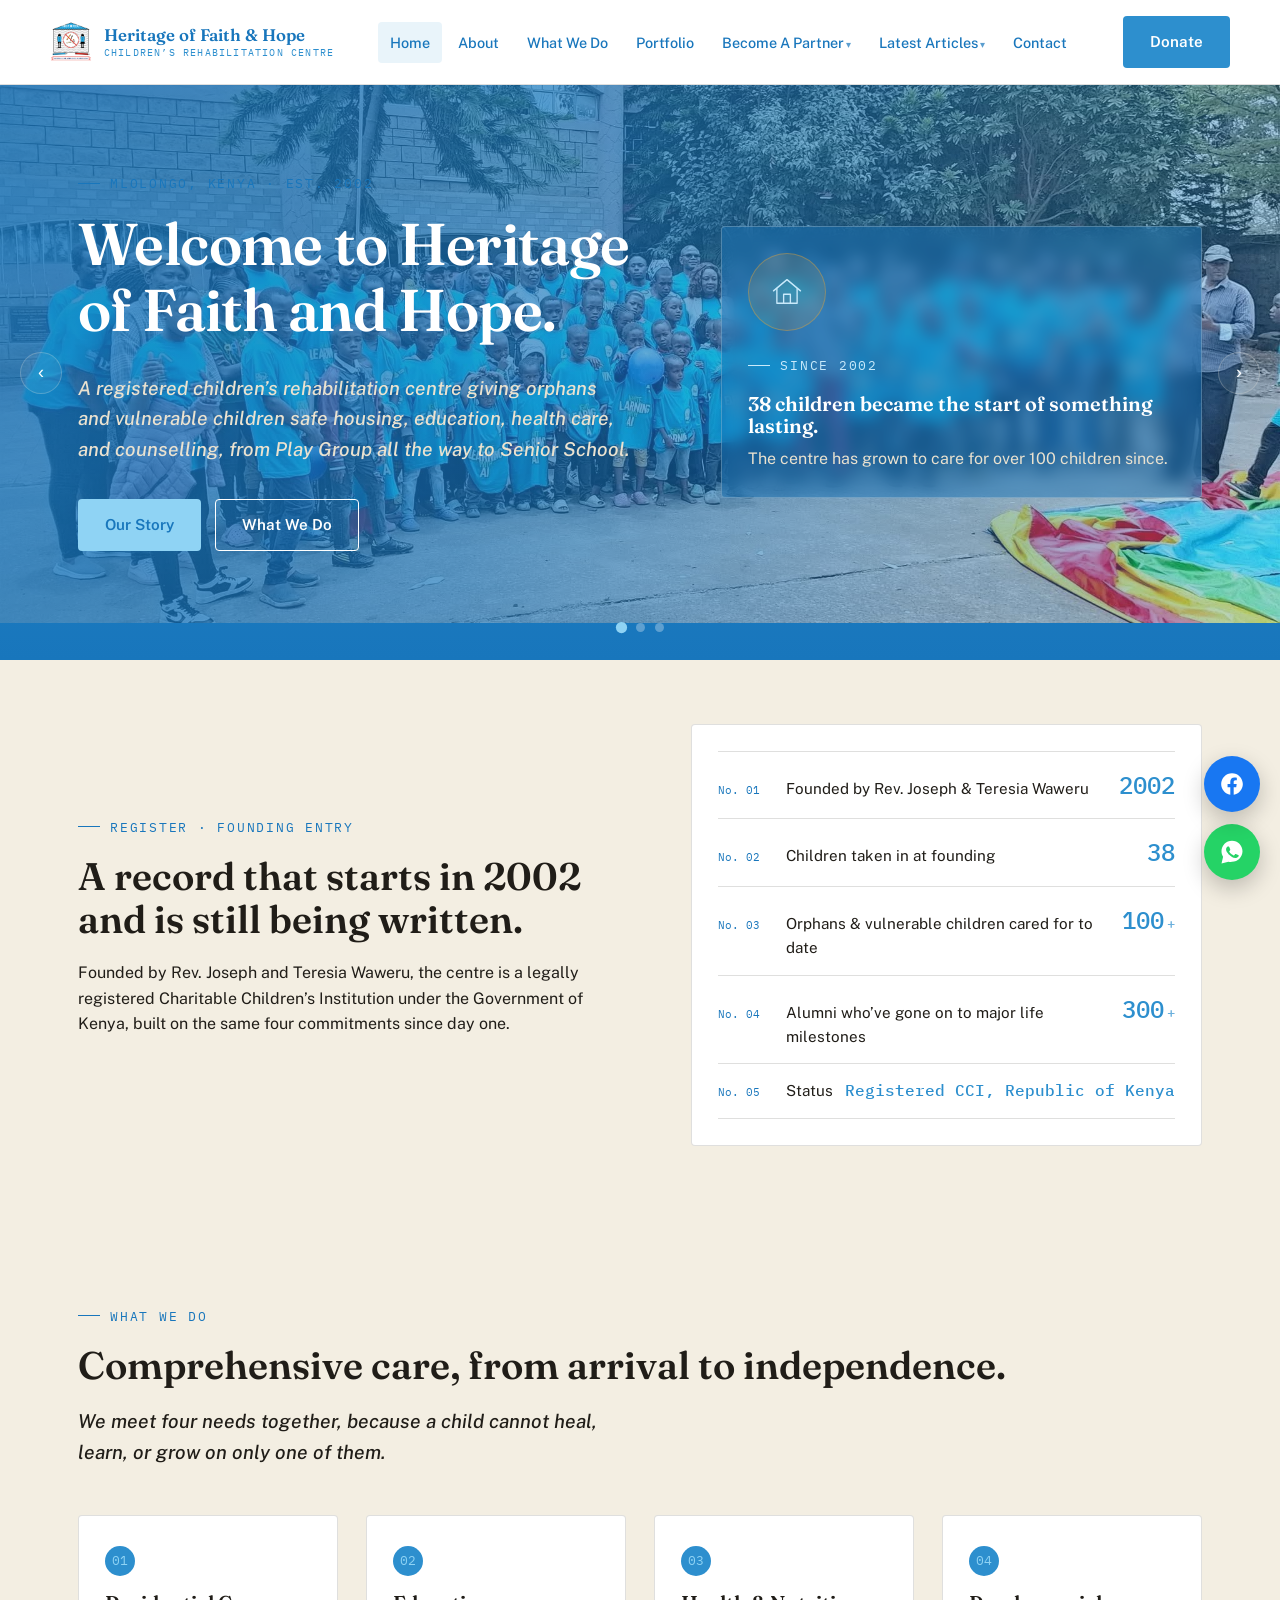
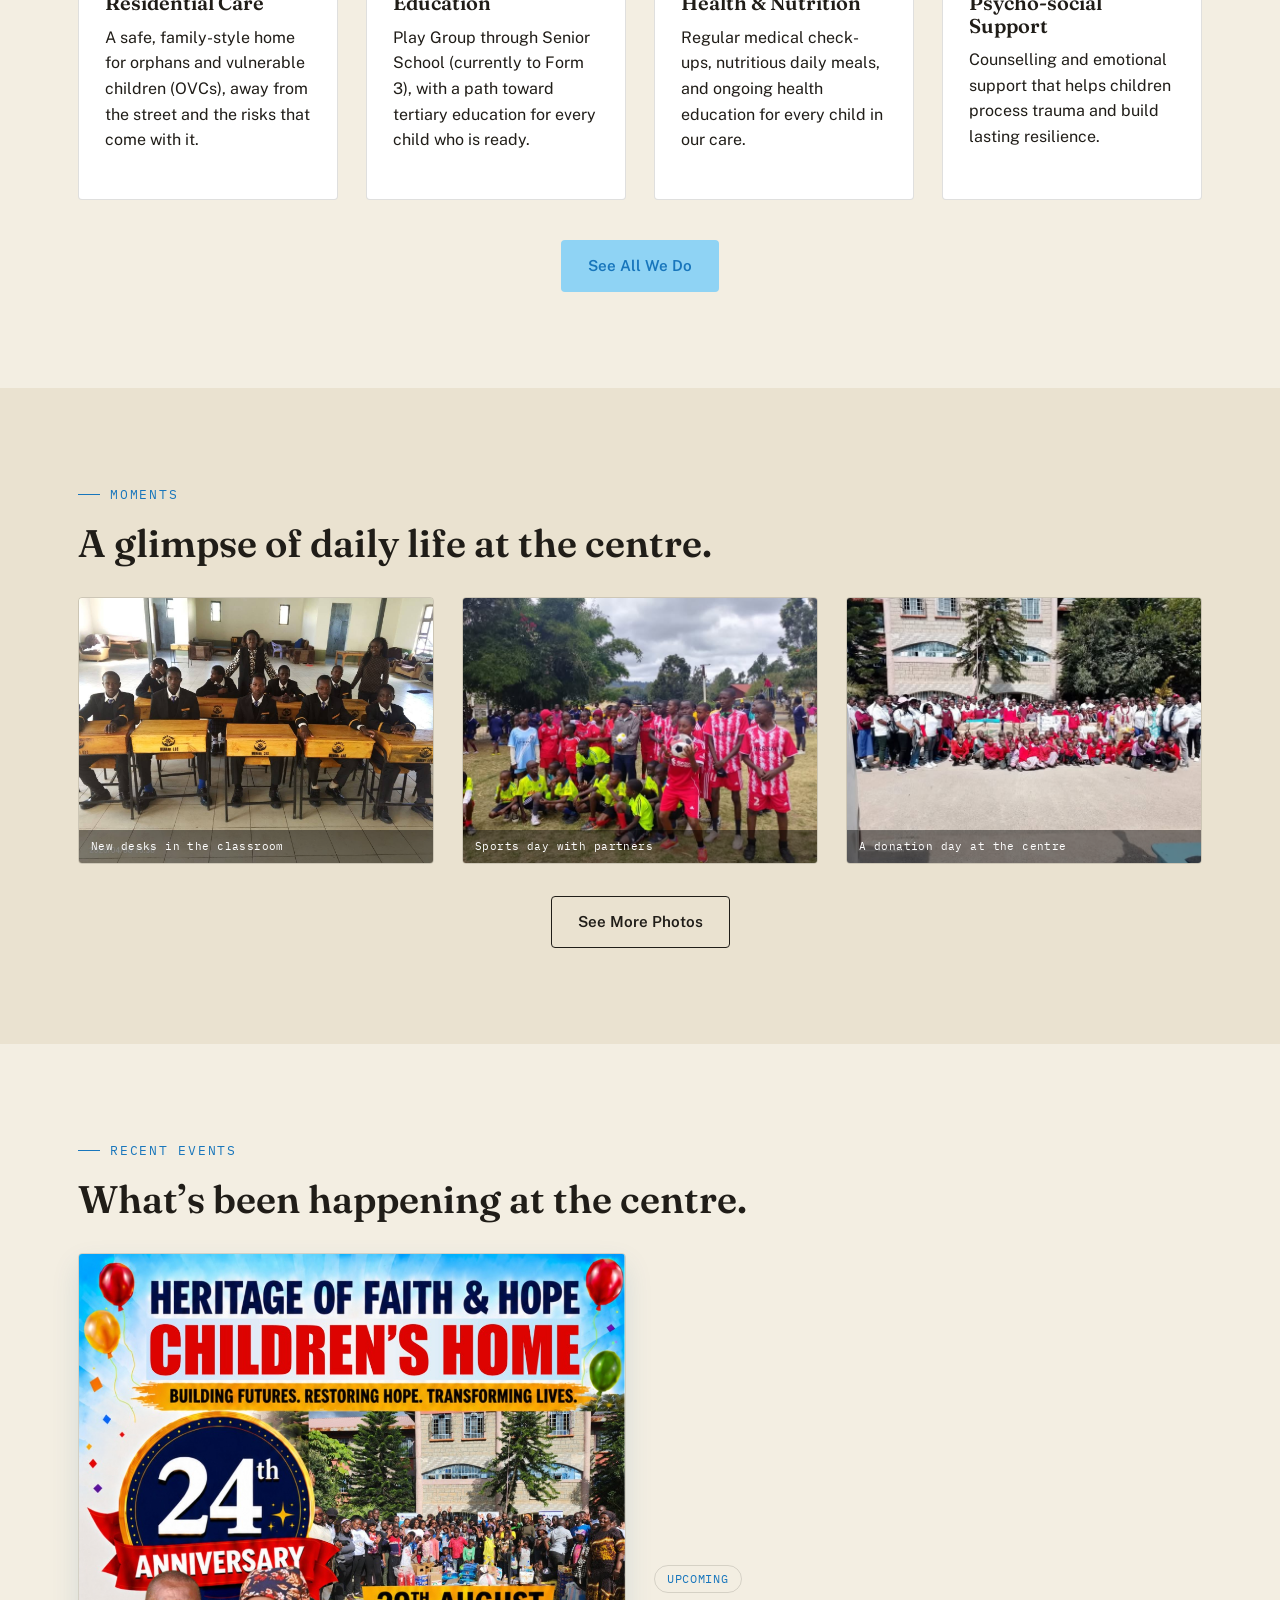
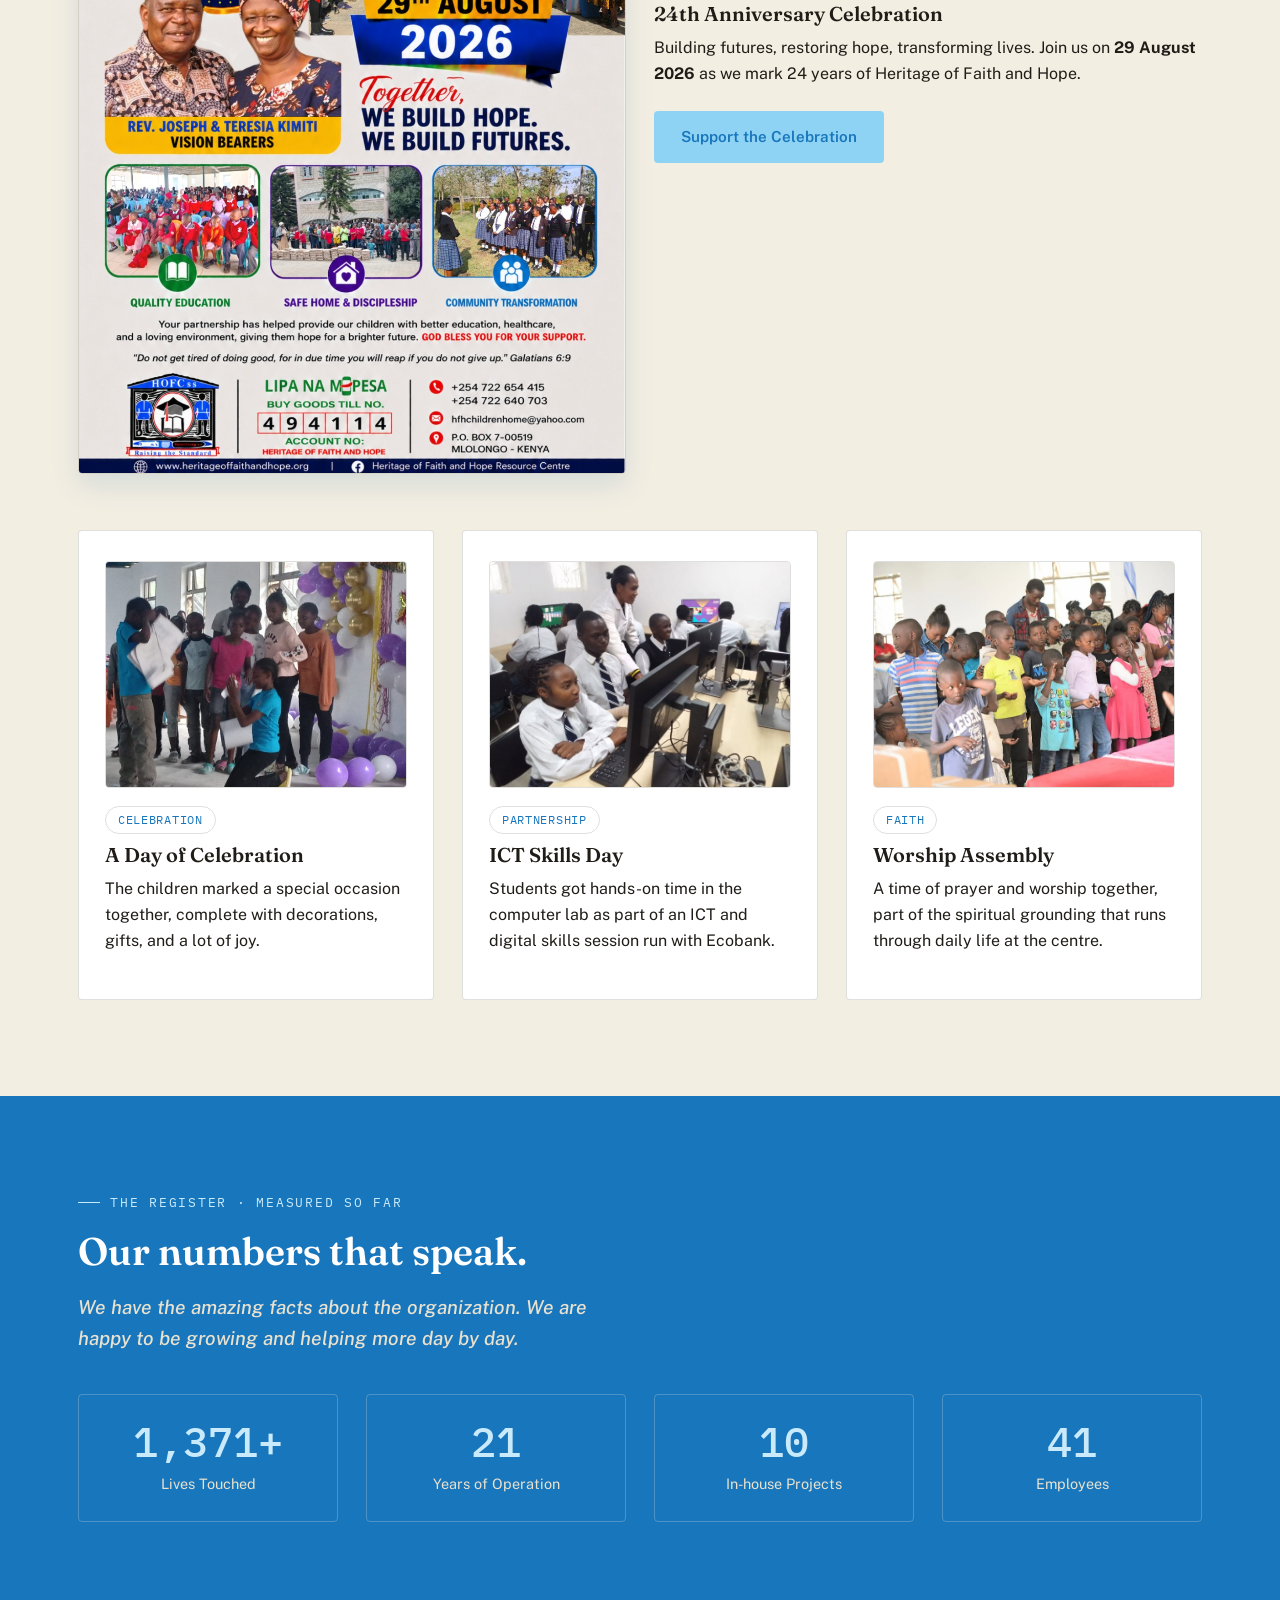
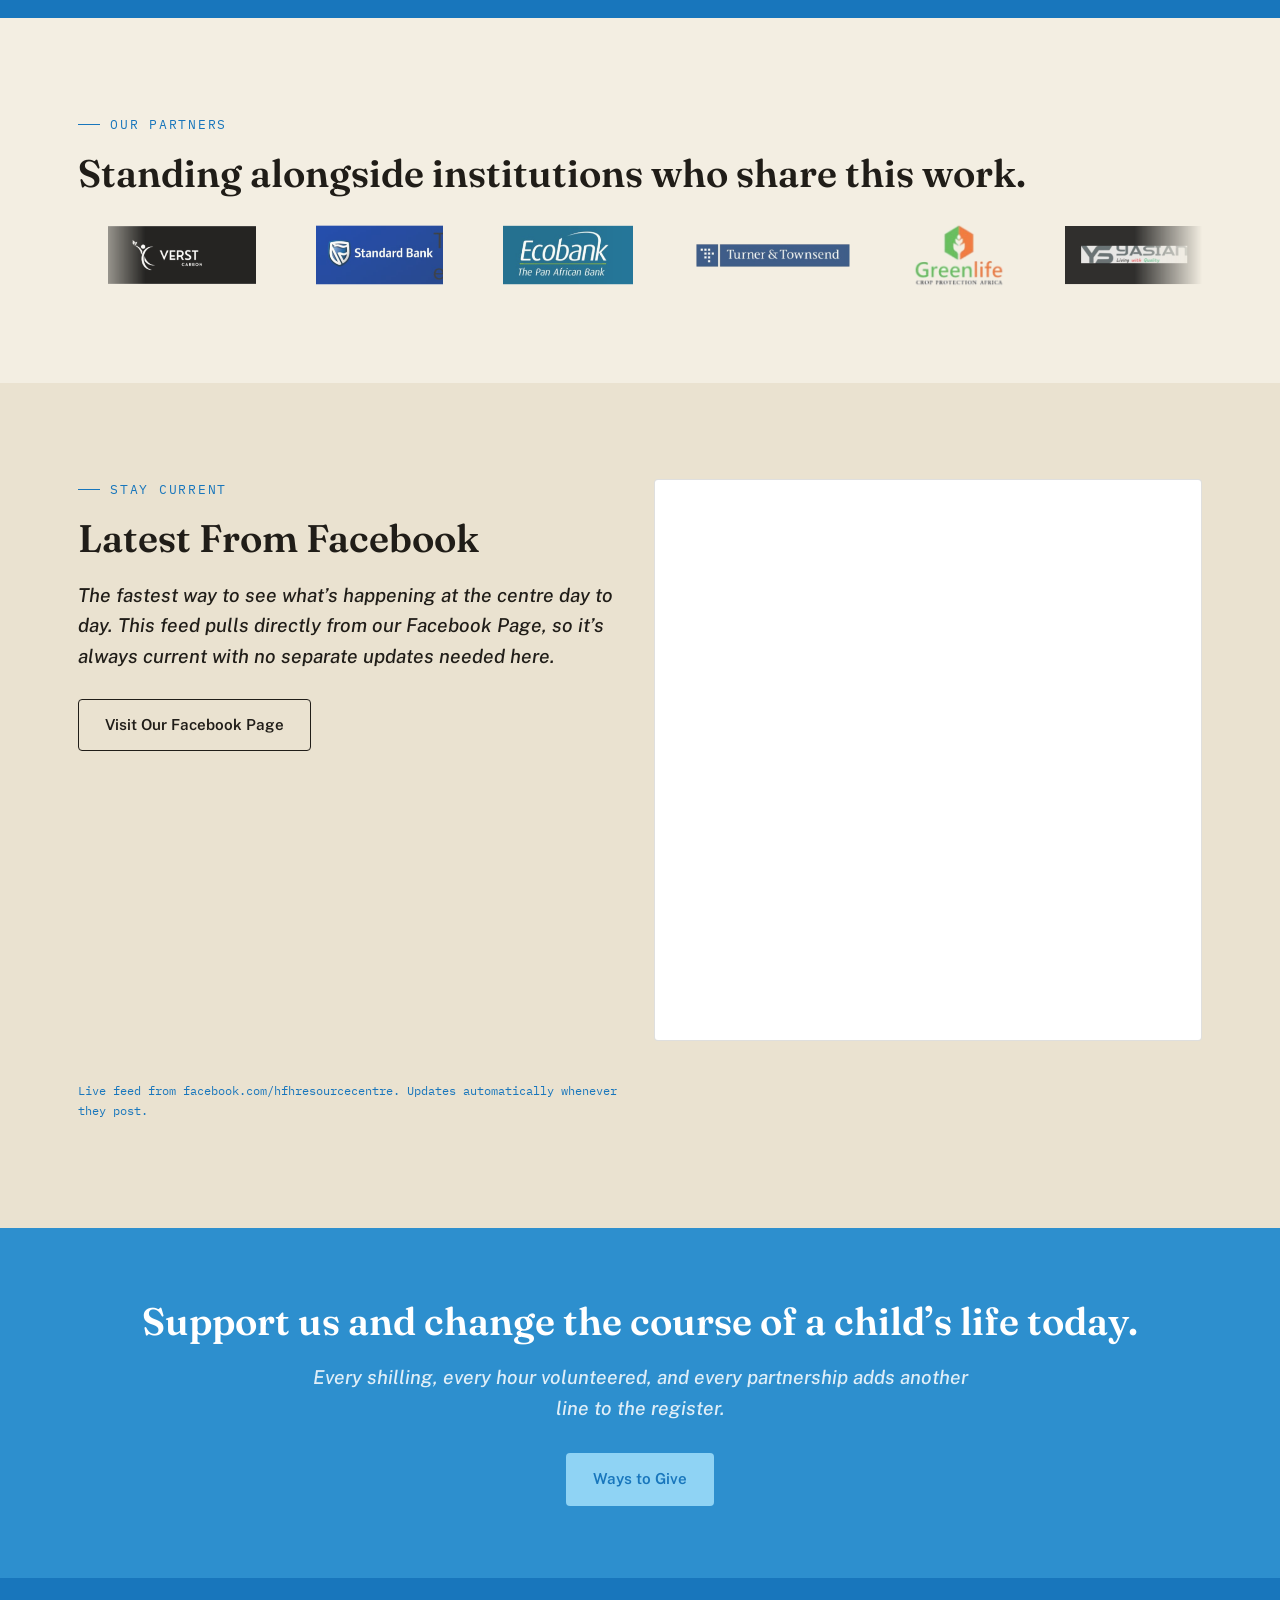
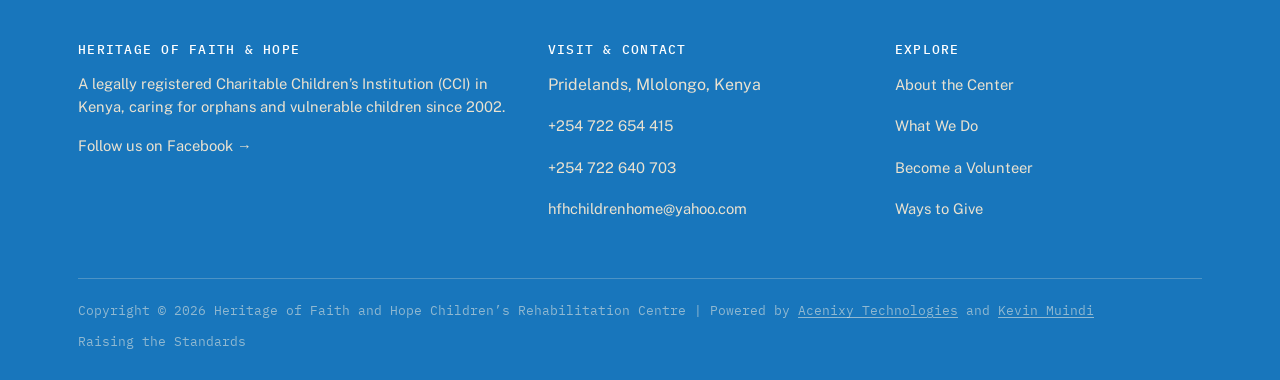
==== commit 44355be4: "Update index.html" ====
--- a/index.html
+++ b/index.html
@@ -4,7 +4,7 @@
 <meta charset="UTF-8">
 <meta name="viewport" content="width=device-width, initial-scale=1.0">
 <title>Home · Heritage of Faith and Hope</title>
-<meta name="description" content="Heritage of Faith and Hope Rehabilitation Center: safe housing, education, health care and counselling for orphans and vulnerable children in Kenya since 2002.">
+<meta name="description" content="Heritage of Faith and Hope Children&rsquo;s Rehabilitation Centre: safe housing, education, health care and counselling for orphans and vulnerable children in Kenya since 2002.">
 <link rel="stylesheet" href="css/styles.css">
 </head>
 <body>
@@ -12,7 +12,7 @@
     <div class="container nav">
       <a class="brand" href="index.html">
         <img src="assets/logo.png" alt="Heritage of Faith and Hope logo" class="brand-mark">
-        <span class="brand-word">Heritage of Faith &amp; Hope<small>Rehabilitation Center</small></span>
+        <span class="brand-word">Heritage of Faith &amp; Hope<small>Children&rsquo;s Rehabilitation Centre</small></span>
       </a>
       <nav aria-label="Primary">
         <ul class="nav-links">
@@ -319,7 +319,7 @@
         </div>
       </div>
       <div class="footer-bottom">
-        <span>Copyright &copy; 2026 Heritage of Faith and Hope Rehabilitation Center | Powered by <a href="https://acenixytech.co.ke/" target="_blank" rel="noopener">Acenixy Technologies</a> and <a href="https://muindikelvin.github.io/" target="_blank" rel="noopener">Kevin Muindi</a></span>
+        <span>Copyright &copy; 2026 Heritage of Faith and Hope Children&rsquo;s Rehabilitation Centre | Powered by <a href="https://acenixytech.co.ke/" target="_blank" rel="noopener">Acenixy Technologies</a> and <a href="https://muindikelvin.github.io/" target="_blank" rel="noopener">Kevin Muindi</a></span>
         <span>Raising the Standards</span>
       </div>
     </div>
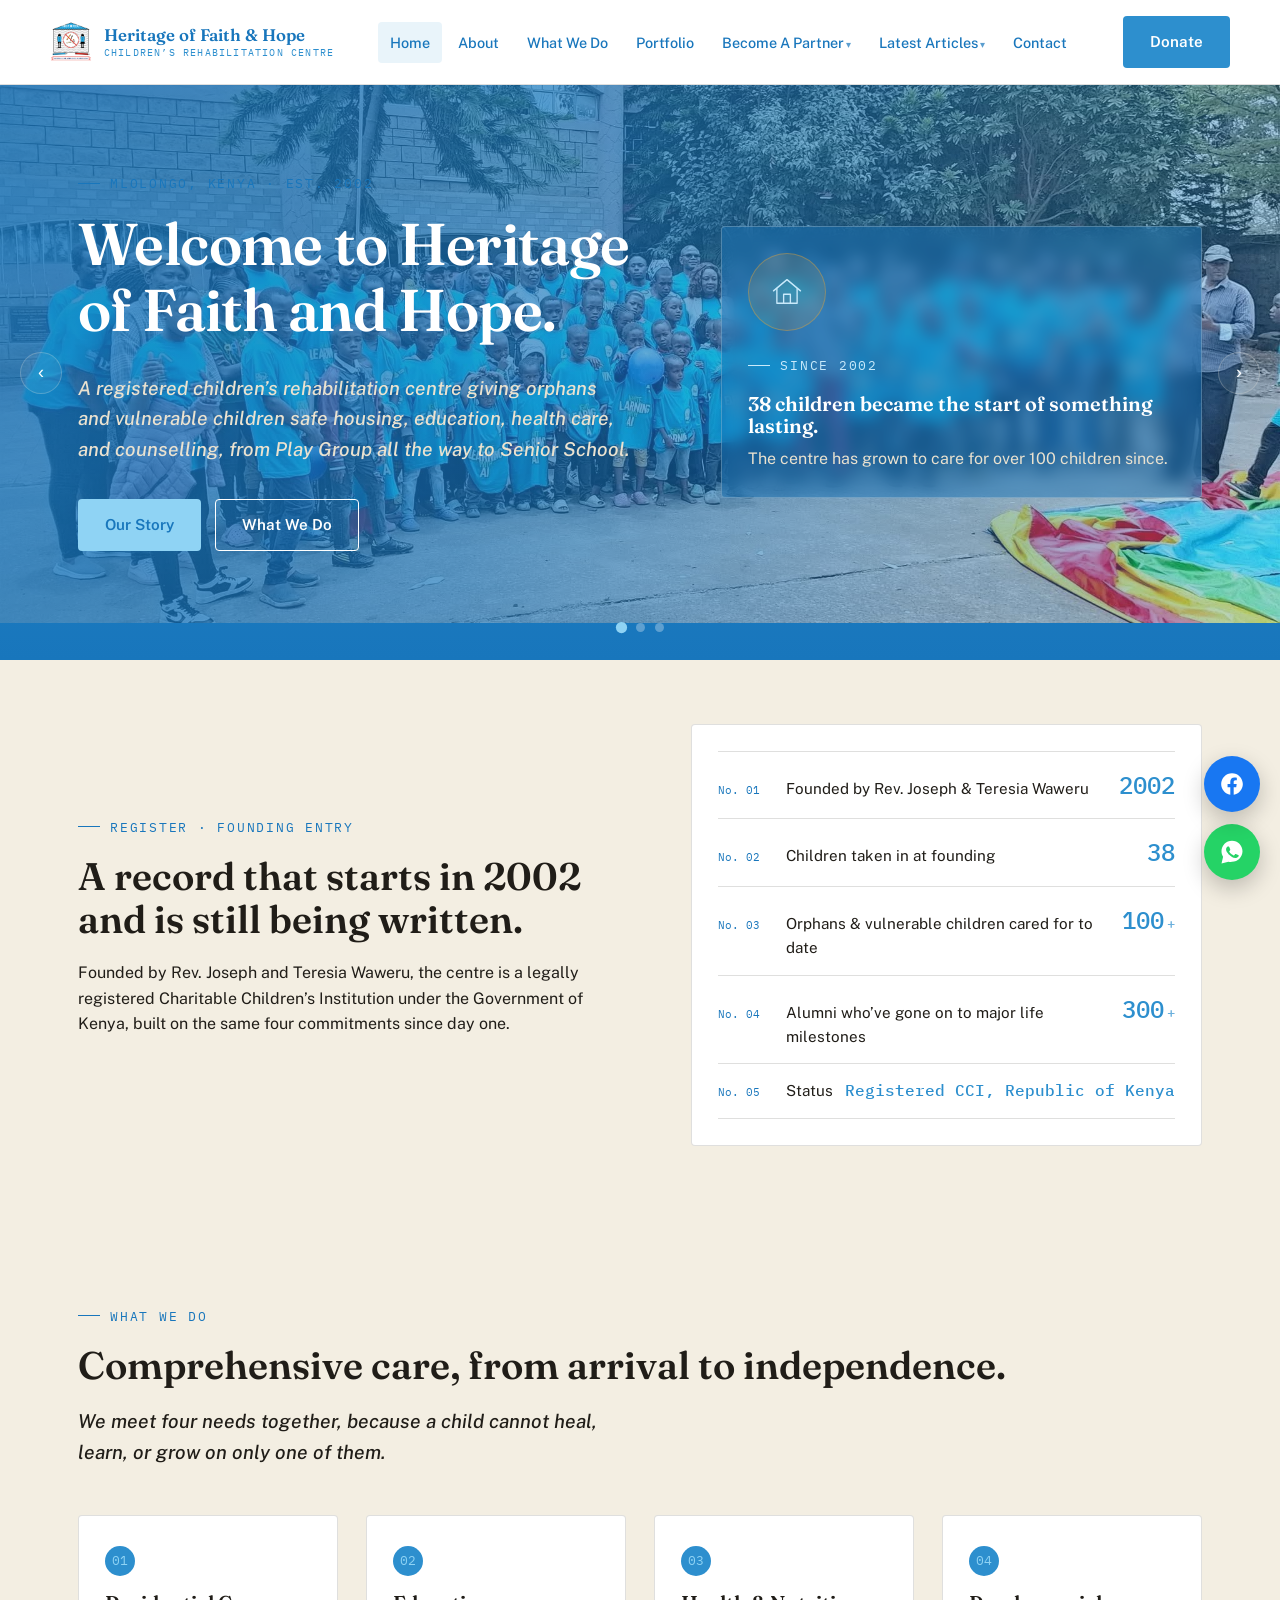
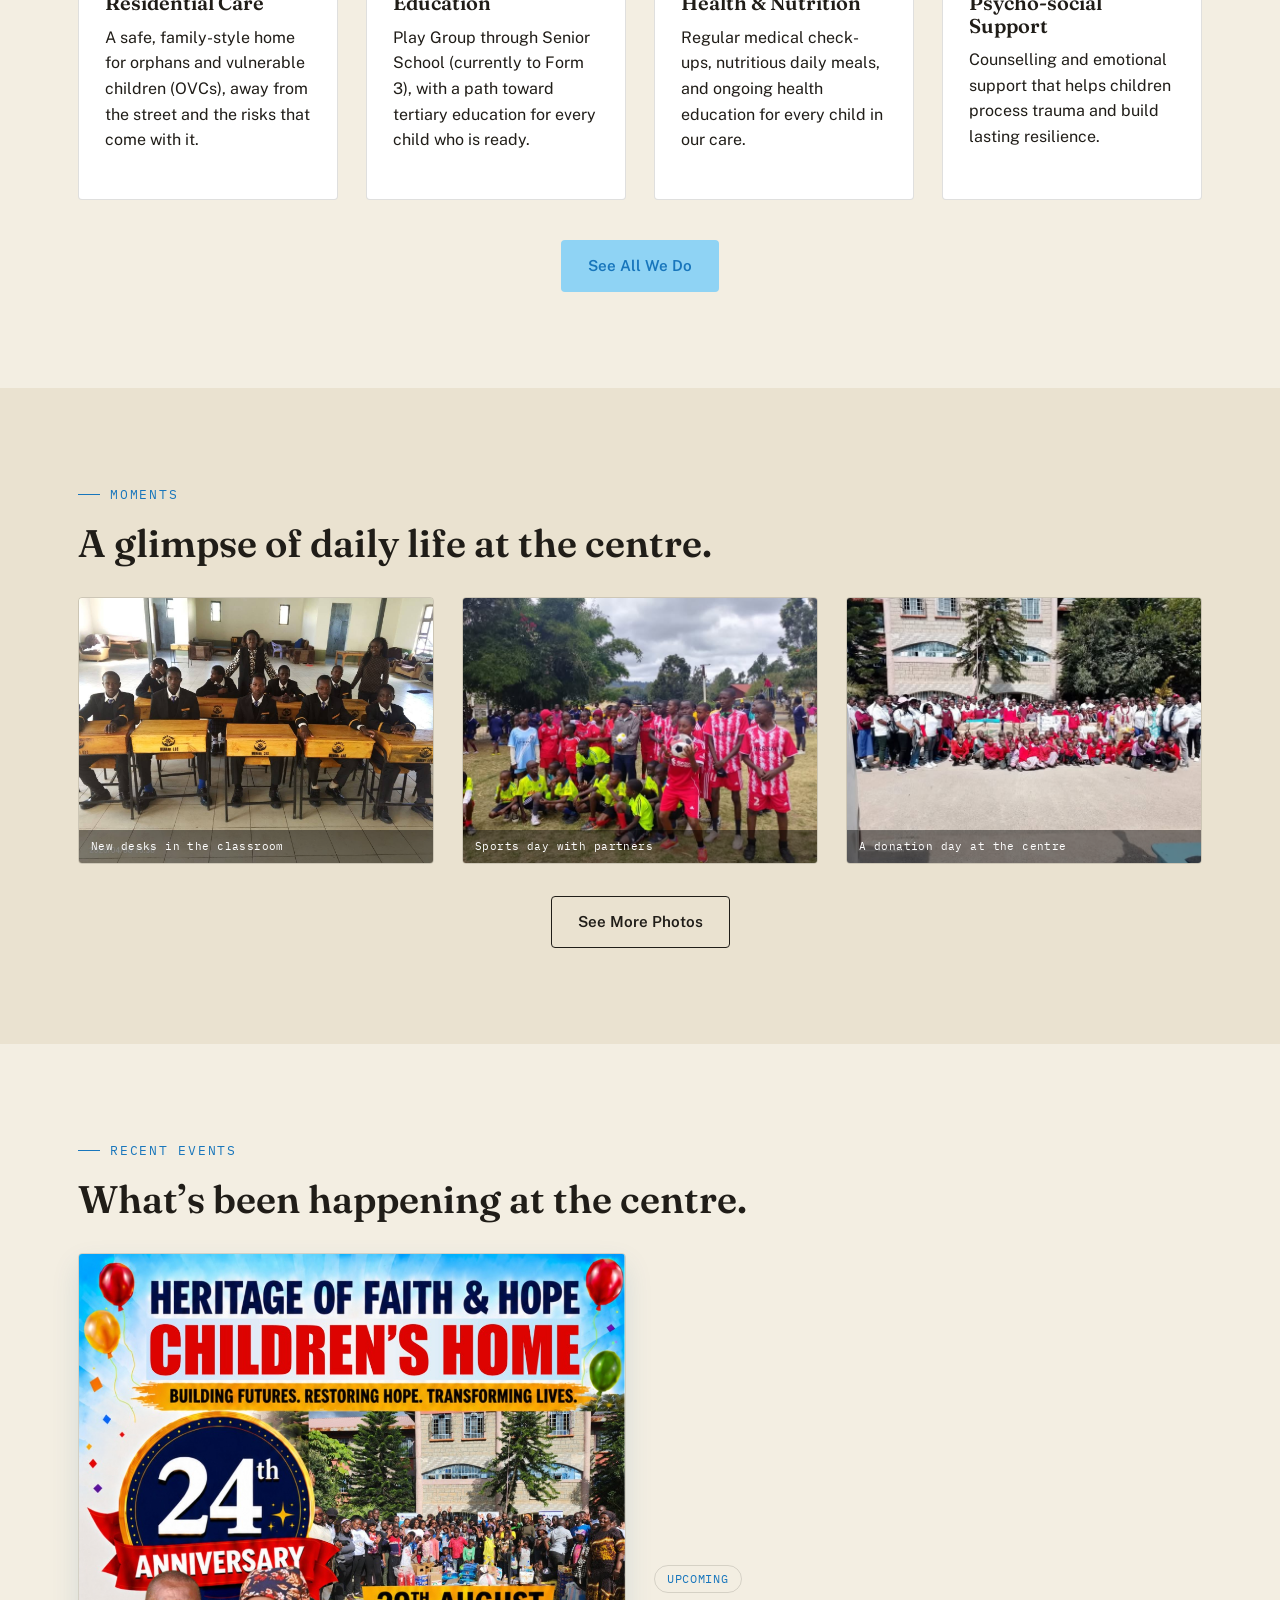
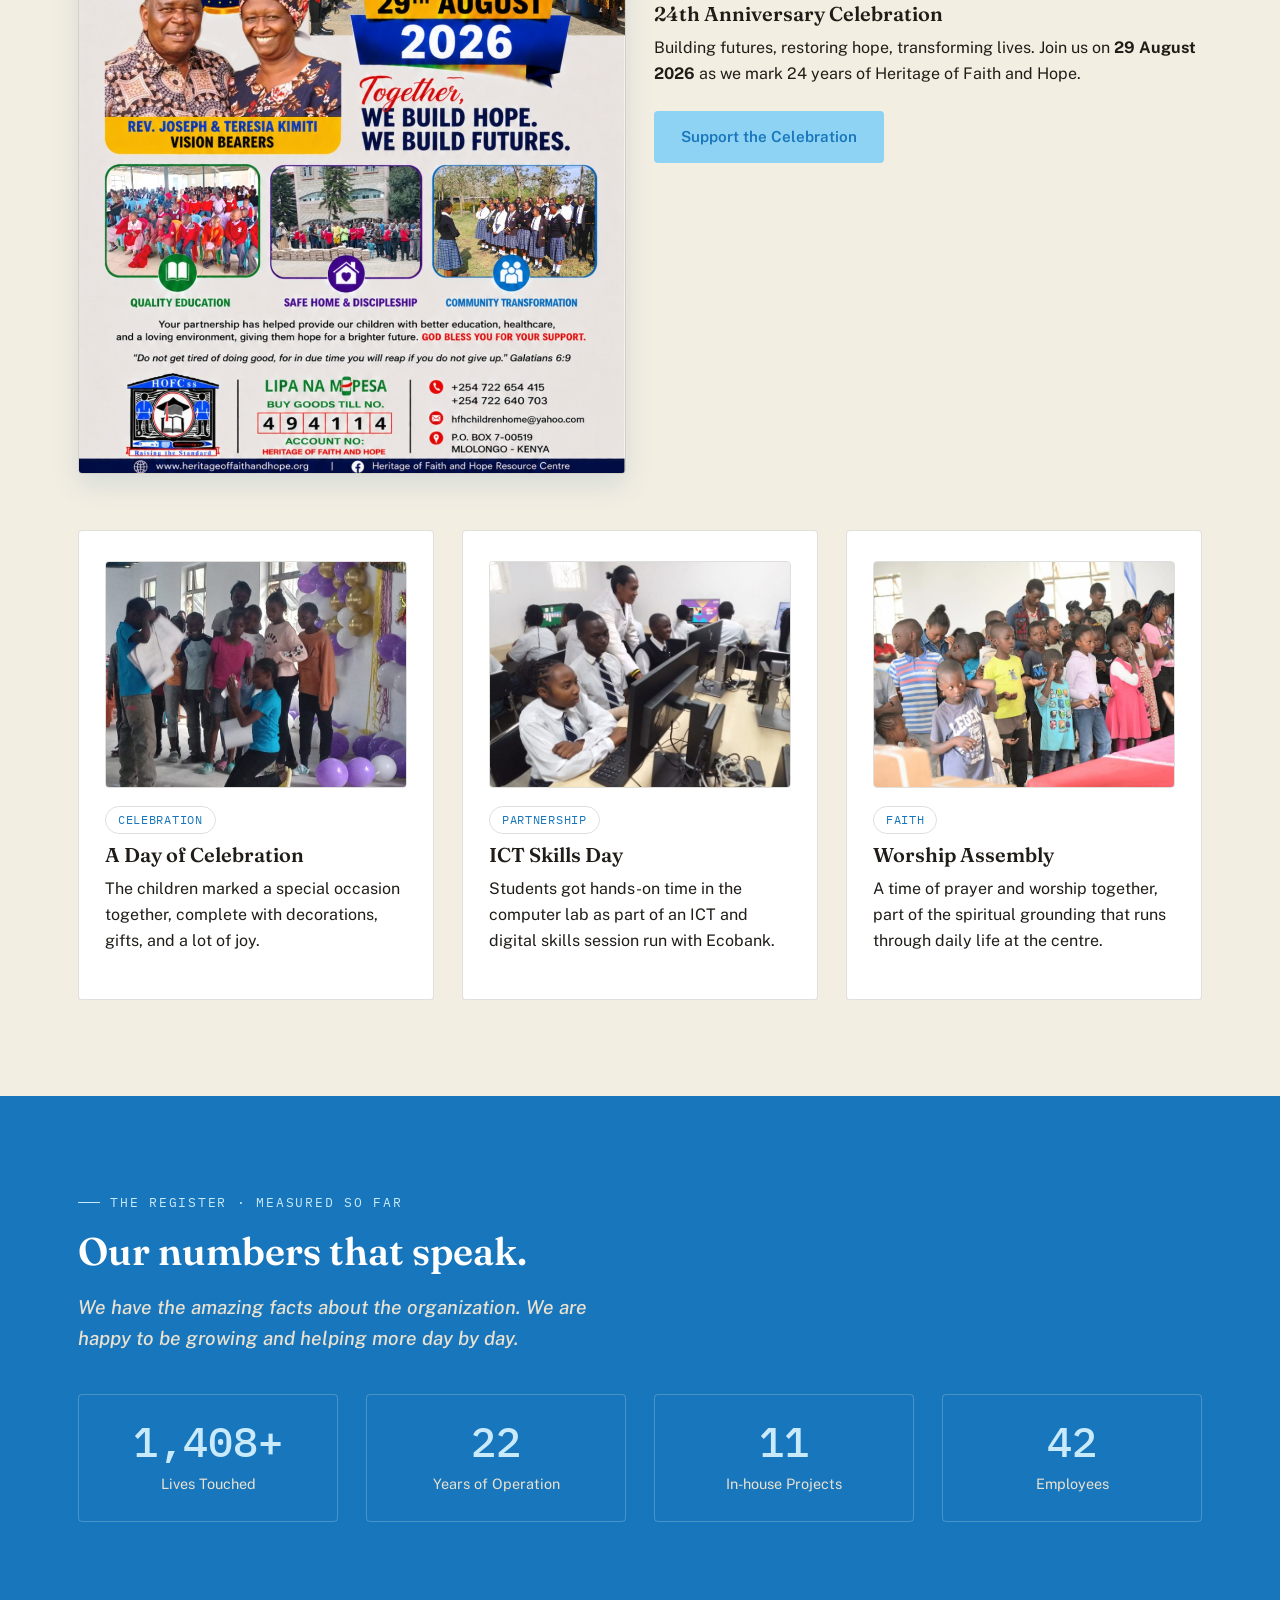
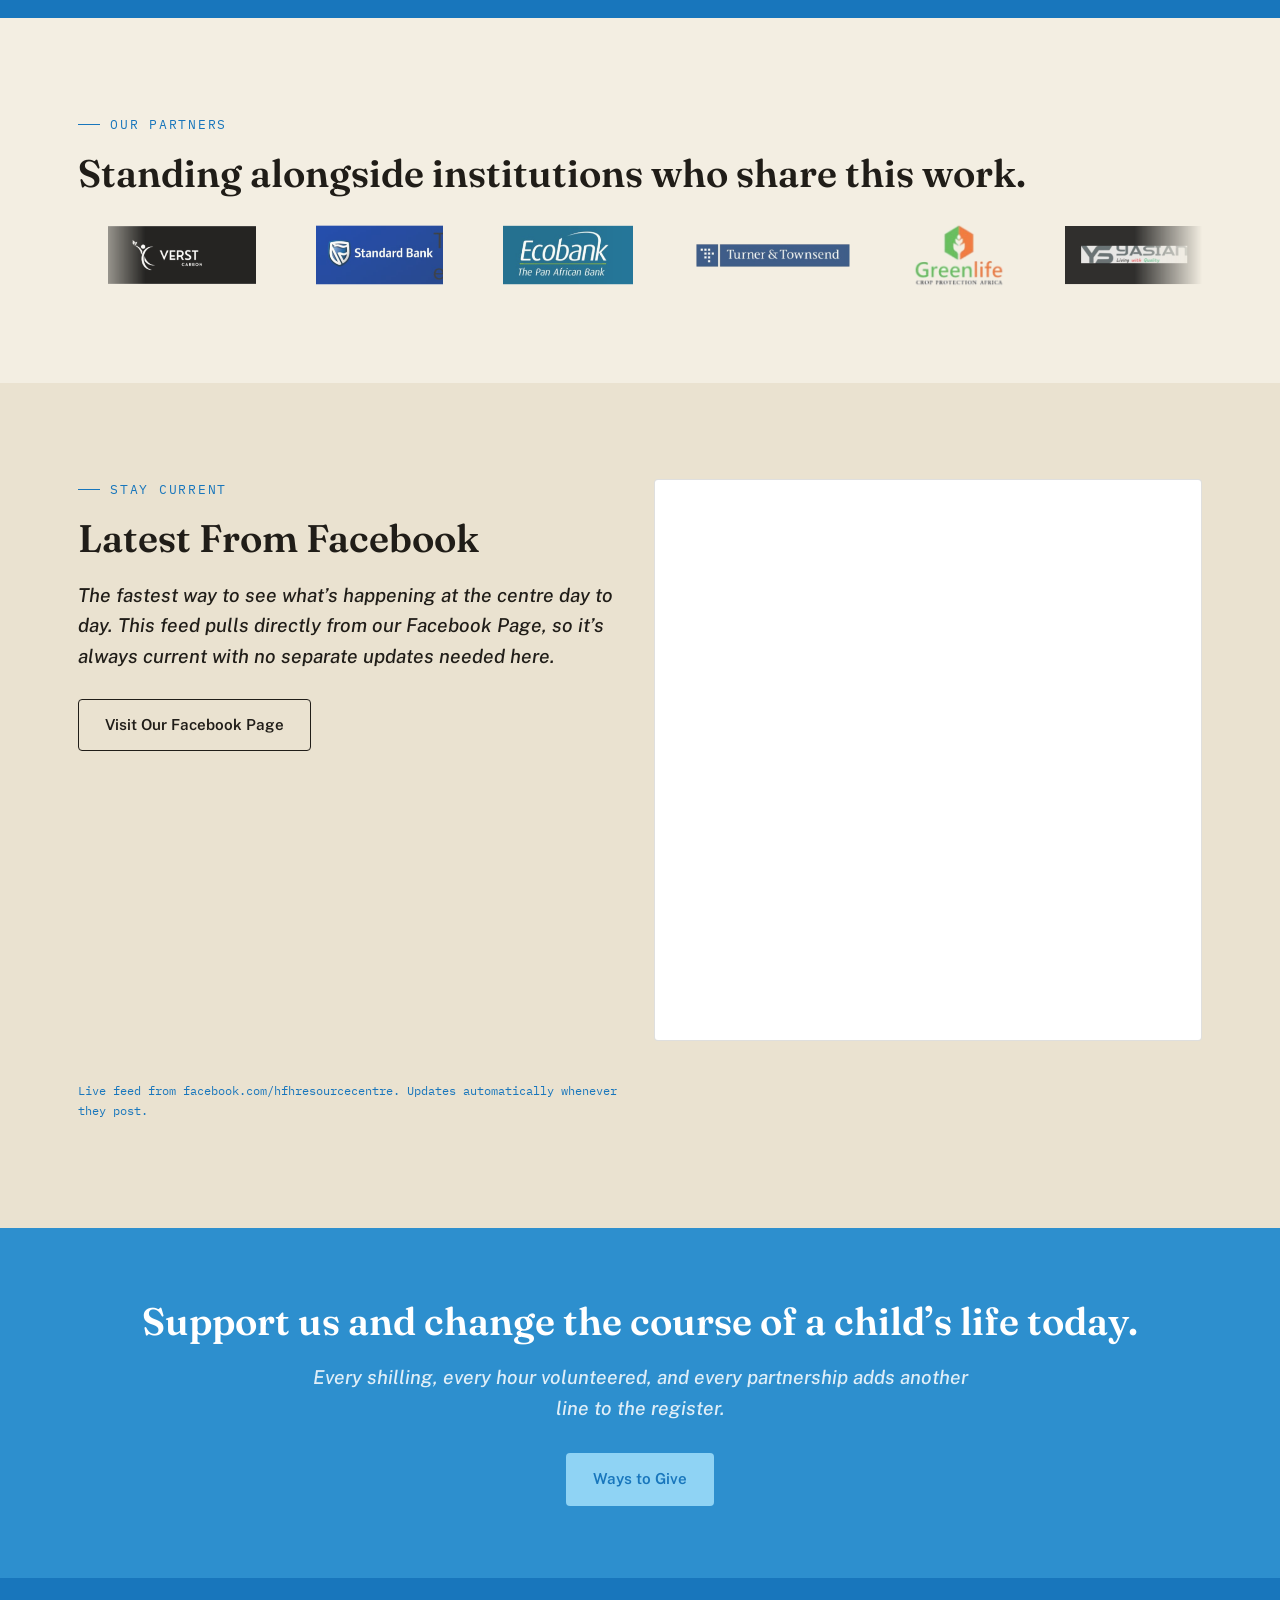
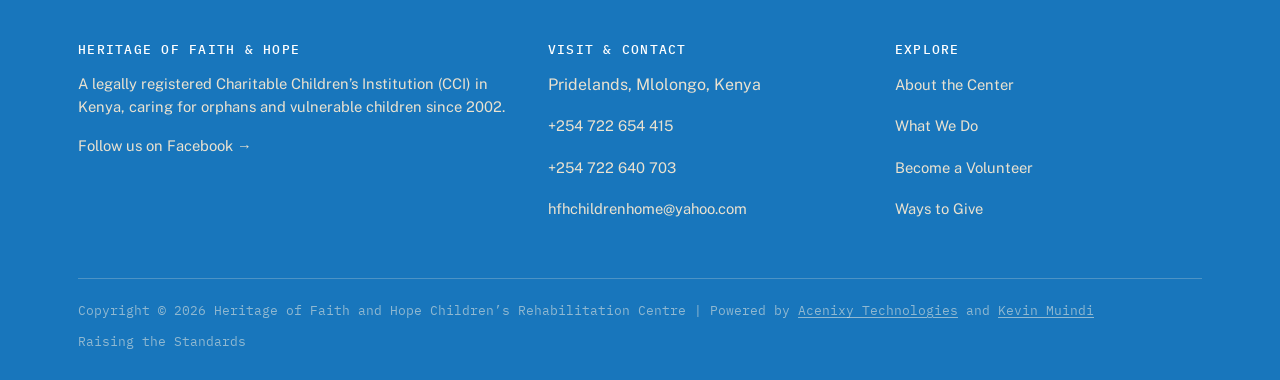
==== commit 3dadc03a: "Update index.html" ====
--- a/index.html
+++ b/index.html
@@ -89,7 +89,7 @@
           <div>
             <p class="eyebrow">Give Today</p>
             <h1>Every gift becomes a child&rsquo;s next chapter.</h1>
-            <p class="lede">Give directly by M-Pesa or bank transfer. Sponsor a child&rsquo;s education, fund a project, or set up a recurring gift. Every shilling reaches the centre directly.</p>
+            <p class="lede">Give directly by M-Pesa, Ecobank, or bank transfer. Sponsor a child&rsquo;s education, fund a project, or set up a recurring gift. Every shilling reaches the centre directly.</p>
             <div class="hero-actions">
               <a href="donate.html" class="btn btn-primary">Ways to Give</a>
               <a href="portfolio.html" class="btn btn-ghost">See Our Projects</a>
